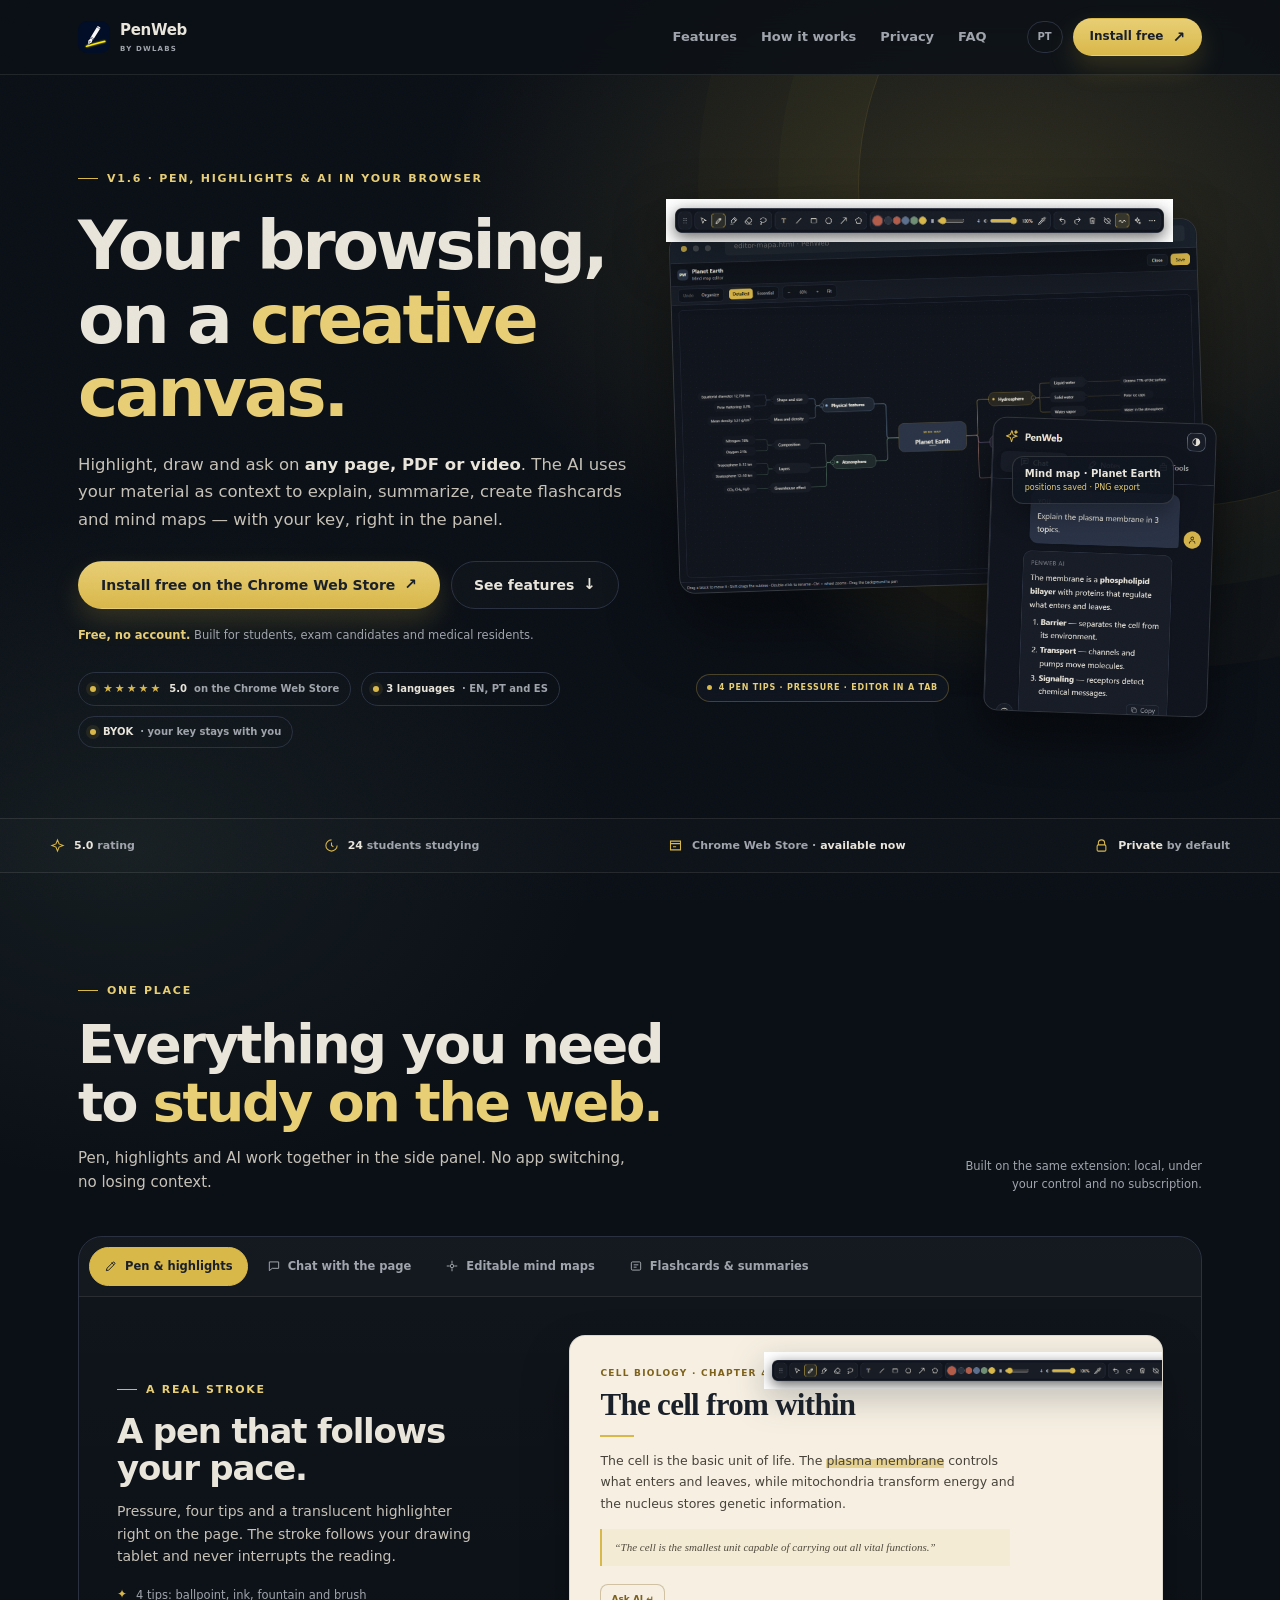
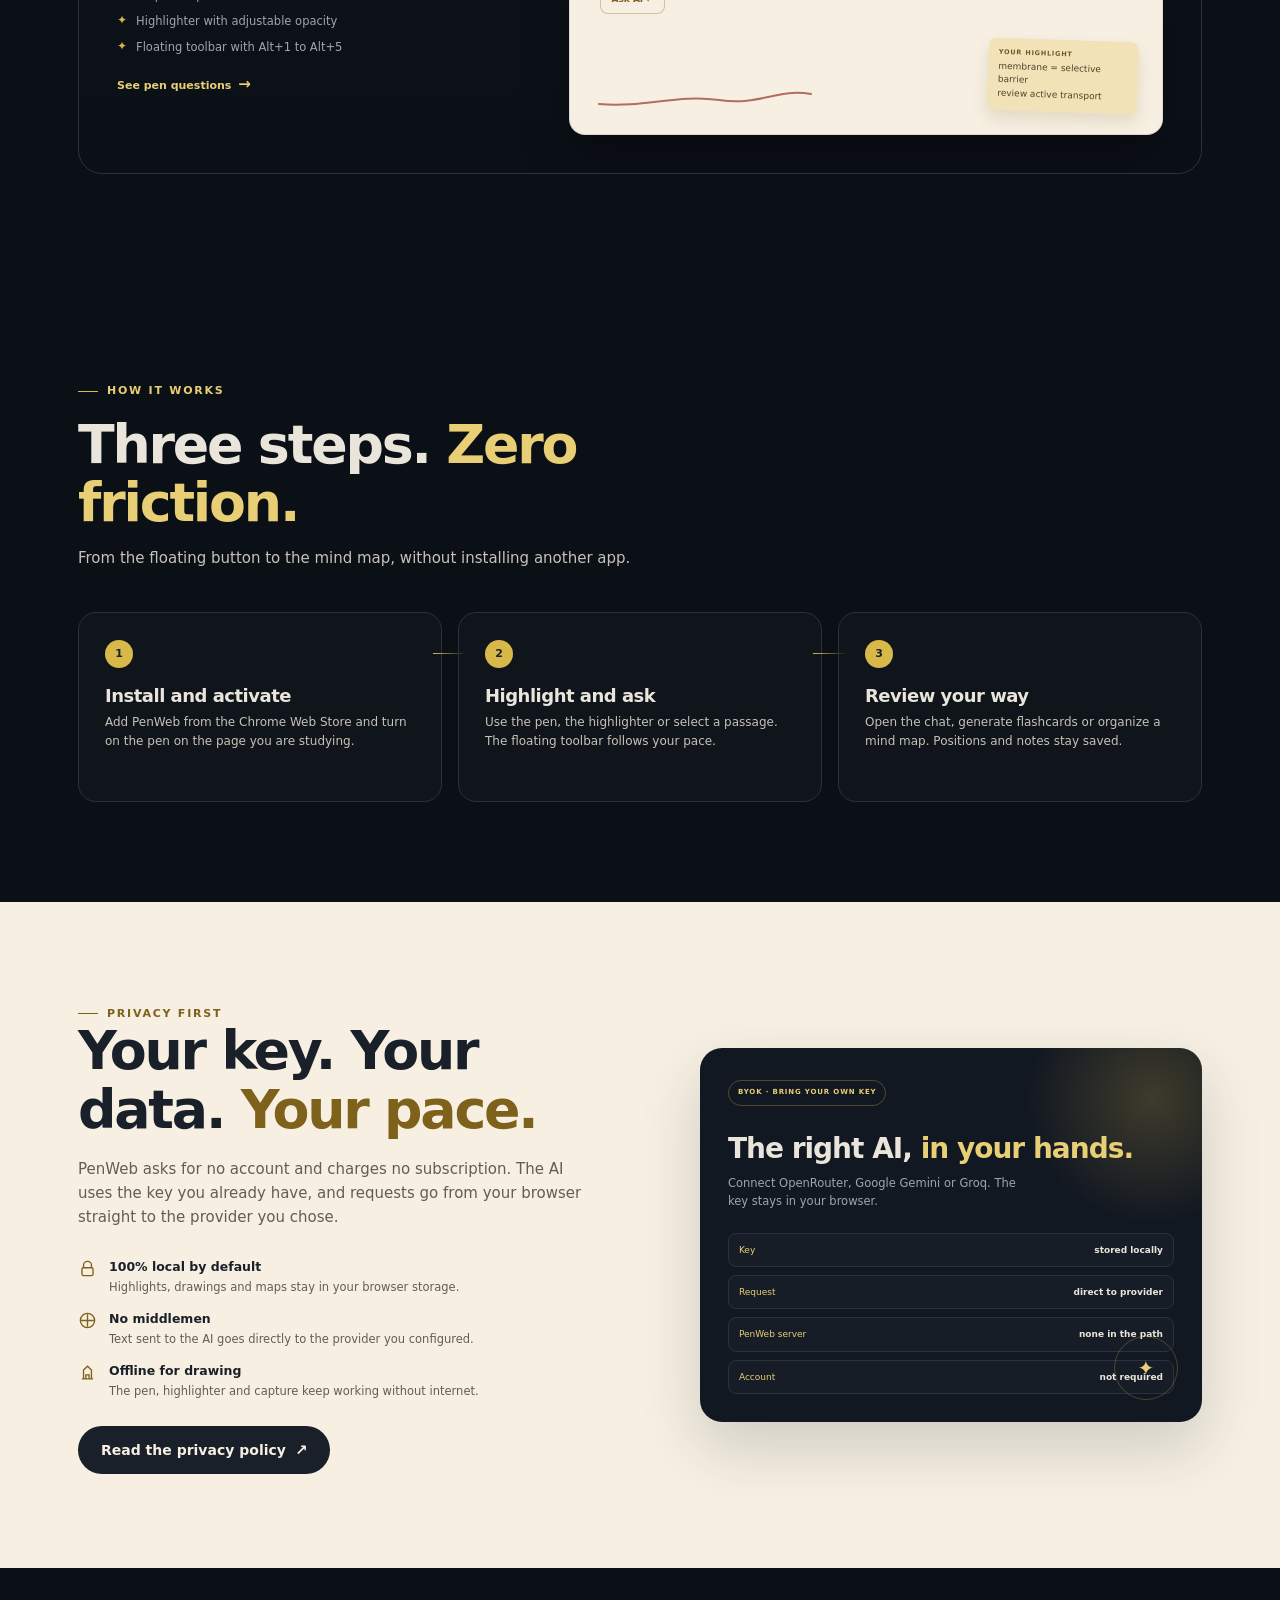
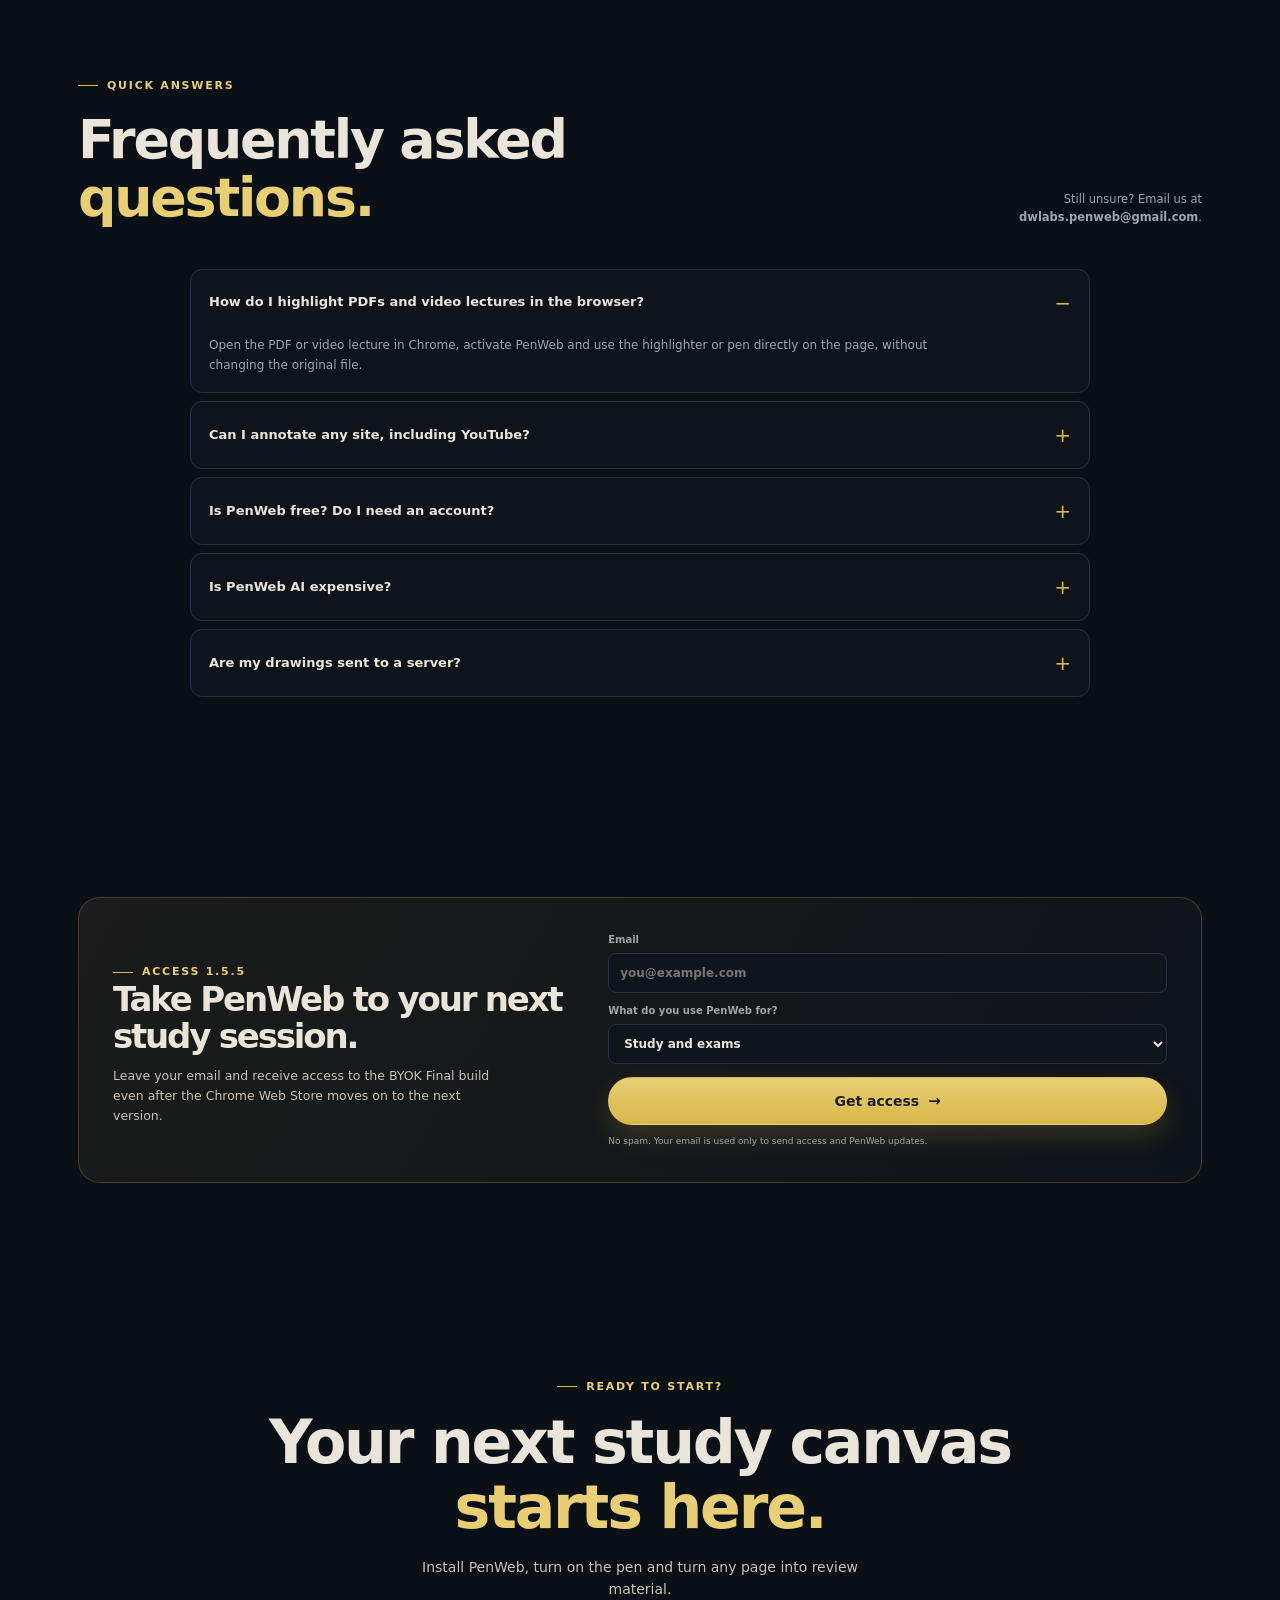
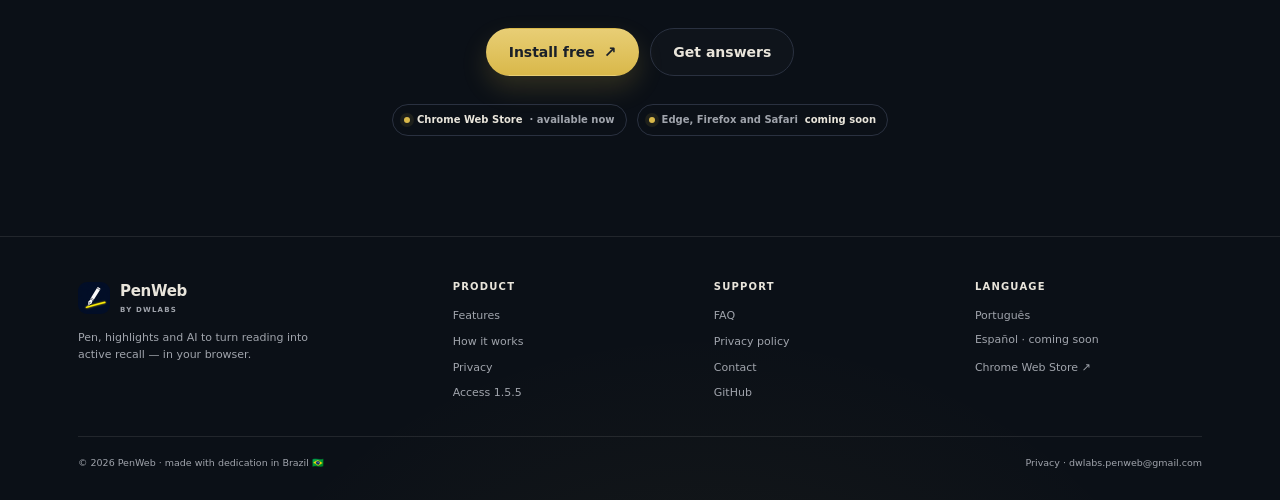
==== en/index.html @ f8b4b5f3 "Versionar CSS e favicon para evitar cache antigo após o deploy" ====
<!DOCTYPE html>
<html lang="en">
<head>
  <meta charset="UTF-8">
  <meta name="viewport" content="width=device-width, initial-scale=1.0">
  <title>PenWeb — Pen, highlights and AI to study on the web</title>
  <meta name="description" content="Free Chrome extension: highlight, draw and ask AI on any page, PDF or video. Summaries, flashcards and editable mind maps with your own key.">
  <link rel="canonical" href="https://thallyz.github.io/penweb/en/">
  <meta property="og:type" content="website">
  <meta property="og:title" content="PenWeb — Your browsing, on a creative canvas">
  <meta property="og:description" content="Highlight, draw and study on any page with your own AI key. Free on the Chrome Web Store.">
  <meta property="og:image" content="https://thallyz.github.io/penweb/img/en-editor.png">
  <meta property="og:url" content="https://thallyz.github.io/penweb/en/">
  <meta name="twitter:card" content="summary_large_image">
  <link rel="alternate" hreflang="pt-BR" href="https://thallyz.github.io/penweb/">
  <link rel="alternate" hreflang="en" href="https://thallyz.github.io/penweb/en/">
  <link rel="alternate" hreflang="x-default" href="https://thallyz.github.io/penweb/">
  <link rel="icon" type="image/png" href="../img/icon-128.png?v=20261030-2">
  <link rel="stylesheet" href="../css/style.css?v=20261030-2">
  <script type="application/ld+json">{"@context":"https://schema.org","@type":"SoftwareApplication","name":"PenWeb","applicationCategory":"EducationalApplication","operatingSystem":"Chrome / Chromium","offers":{"@type":"Offer","price":"0","priceCurrency":"USD"},"description":"Chrome extension to highlight, draw and annotate on any web page, with AI for explanations, summaries and mind maps.","inLanguage":"en","url":"https://thallyz.github.io/penweb/en/","downloadUrl":"https://chromewebstore.google.com/detail/penweb/mmbhcihaimenkcagobpnkopbhdcgpopd"}</script>
  <script type="application/ld+json">{"@context":"https://schema.org","@type":"FAQPage","inLanguage":"en","mainEntity":[{"@type":"Question","name":"How do I highlight PDFs and video lectures in the browser?","acceptedAnswer":{"@type":"Answer","text":"Open the PDF or video lecture in Chrome, activate PenWeb and use the highlighter or pen directly on the page, without changing the original file."}},{"@type":"Question","name":"Can I annotate any site, including YouTube?","acceptedAnswer":{"@type":"Answer","text":"Yes. PenWeb draws a layer over the current page: it works on articles, online handouts, course platforms and YouTube video lectures."}},{"@type":"Question","name":"Is PenWeb free? Do I need an account?","acceptedAnswer":{"@type":"Answer","text":"Yes, it is free and asks for no account, email or login. Install it from the Chrome Web Store and start using it."}},{"@type":"Question","name":"Is PenWeb AI expensive?","acceptedAnswer":{"@type":"Answer","text":"No. PenWeb uses your own API key (OpenRouter, Gemini or Groq). You pay the provider directly for what you use, with no PenWeb subscription."}},{"@type":"Question","name":"Are my drawings sent to a server?","acceptedAnswer":{"@type":"Answer","text":"No. Drawings, highlights and maps stay in your browser storage. When you run an AI action, only the necessary text is sent to the provider you configured."}}]}</script>
</head>
<body>

<header class="site-header">
  <div class="container header-inner">
    <a class="brand" href="./" aria-label="PenWeb — home">
      <img src="../img/icon-128.png" alt="">
      <div><b>PenWeb</b><span>by DWLabs</span></div>
    </a>
    <nav class="nav" aria-label="Main navigation">
      <a href="#features">Features</a>
      <a href="#how-it-works">How it works</a>
      <a href="#privacy">Privacy</a>
      <a href="#faq">FAQ</a>
    </nav>
    <div class="header-actions">
      <a class="lang" href="../" lang="pt-BR" hreflang="pt-BR" title="Mudar para português">PT</a>
      <a class="btn btn-gold header-cta" href="https://chromewebstore.google.com/detail/penweb/mmbhcihaimenkcagobpnkopbhdcgpopd" target="_blank" rel="noopener">Install free <span class="arrow">↗</span></a>
    </div>
  </div>
</header>

<main>
  <section class="hero">
    <div class="container hero-grid">
      <div class="hero-copy">
        <span class="eyebrow">v1.6 · pen, highlights &amp; AI in your browser</span>
        <h1>Your browsing, on a <em>creative canvas.</em></h1>
        <p class="hero-sub">Highlight, draw and ask on <b>any page, PDF or video</b>. The AI uses your material as context to explain, summarize, create flashcards and mind maps — with your key, right in the panel.</p>
        <div class="hero-actions">
          <a class="btn btn-gold" href="https://chromewebstore.google.com/detail/penweb/mmbhcihaimenkcagobpnkopbhdcgpopd" target="_blank" rel="noopener">Install free on the Chrome Web Store <span class="arrow">↗</span></a>
          <a class="btn btn-ghost" href="#features">See features <span class="arrow">↓</span></a>
        </div>
        <p class="hero-note"><b>Free, no account.</b> Built for students, exam candidates and medical residents.</p>
        <div class="proof-row">
          <span class="proof"><i></i><span class="stars">★★★★★</span> <b>5.0</b> on the Chrome Web Store</span>
          <span class="proof"><i></i><b>3 languages</b> · EN, PT and ES</span>
          <span class="proof"><i></i><b>BYOK</b> · your key stays with you</span>
        </div>
      </div>
      <div class="hero-stage" aria-label="Preview of the PenWeb mind map editor and side panel">
        <div class="hero-glow"></div>
        <img class="float-toolbar" src="../img/toolbar.png" alt="PenWeb floating pen toolbar">
        <div class="browser-window">
          <div class="browser-bar"><i></i><i></i><i></i><span>editor-mapa.html · PenWeb</span></div>
          <img src="../img/en-editor.png" alt="PenWeb mind map editor">
        </div>
        <div class="sidepanel-card"><img src="../img/en-chat.png" alt="PenWeb side panel with chat"></div>
        <div class="hero-tag"><i></i>4 pen tips · pressure · editor in a tab</div>
        <div class="hero-badge"><b>Mind map · Planet Earth</b><span>positions saved · PNG export</span></div>
      </div>
    </div>
  </section>

  <div class="trust">
    <div class="container trust-inner">
      <div class="trust-item"><svg viewBox="0 0 24 24" fill="none" stroke="currentColor" stroke-width="1.7"><path d="M12 3l2.5 6.5L21 12l-6.5 2.5L12 21l-2.5-6.5L3 12l6.5-2.5L12 3Z"/></svg><span><b>5.0</b> rating</span></div>
      <div class="trust-item"><svg viewBox="0 0 24 24" fill="none" stroke="currentColor" stroke-width="1.7"><path d="M12 3a9 9 0 1 0 9 9"/><path d="M12 7v5l3 2"/></svg><span><b>24</b> students studying</span></div>
      <div class="trust-item"><svg viewBox="0 0 24 24" fill="none" stroke="currentColor" stroke-width="1.7"><path d="M4 5h16v14H4z"/><path d="M4 9h16M8 14h5"/></svg><span>Chrome Web Store · <b>available now</b></span></div>
      <div class="trust-item"><svg viewBox="0 0 24 24" fill="none" stroke="currentColor" stroke-width="1.7"><path d="M7 11V8a5 5 0 0 1 10 0v3"/><rect x="5" y="11" width="14" height="10" rx="2"/></svg><span><b>Private</b> by default</span></div>
    </div>
  </div>

  <section class="section" id="features">
    <div class="container">
      <div class="section-head">
        <div class="section-head-copy">
          <span class="eyebrow">One place</span>
          <h2>Everything you need to <span class="gold">study on the web.</span></h2>
          <p>Pen, highlights and AI work together in the side panel. No app switching, no losing context.</p>
        </div>
        <p class="side-note">Built on the same extension: local, under your control and no subscription.</p>
      </div>

      <div class="feature-shell">
        <div class="feature-tabs" role="tablist" aria-label="PenWeb features">
          <button class="feature-tab" role="tab" aria-selected="true" aria-controls="panel-pen" id="tab-pen" data-tab="pen"><svg viewBox="0 0 24 24" fill="none" stroke="currentColor" stroke-width="1.7"><path d="M4 20l4-1 10-10a2 2 0 0 0-3-3L5 16l-1 4Z"/><path d="m13 6 4 4"/></svg> Pen &amp; highlights</button>
          <button class="feature-tab" role="tab" aria-selected="false" aria-controls="panel-chat" id="tab-chat" data-tab="chat"><svg viewBox="0 0 24 24" fill="none" stroke="currentColor" stroke-width="1.7"><path d="M4 5h16v11H9l-5 4V5Z"/></svg> Chat with the page</button>
          <button class="feature-tab" role="tab" aria-selected="false" aria-controls="panel-map" id="tab-map" data-tab="map"><svg viewBox="0 0 24 24" fill="none" stroke="currentColor" stroke-width="1.7"><path d="M12 3v5m0 8v5M3 12h5m8 0h5"/><circle cx="12" cy="12" r="3"/></svg> Editable mind maps</button>
          <button class="feature-tab" role="tab" aria-selected="false" aria-controls="panel-flash" id="tab-flash" data-tab="flash"><svg viewBox="0 0 24 24" fill="none" stroke="currentColor" stroke-width="1.7"><rect x="4" y="5" width="16" height="14" rx="2"/><path d="M8 10h8M8 14h5"/></svg> Flashcards &amp; summaries</button>
        </div>

        <div class="feature-panel active" id="panel-pen" role="tabpanel" aria-labelledby="tab-pen">
          <div class="feature-copy">
            <span class="eyebrow">A real stroke</span>
            <h3>A pen that follows your pace.</h3>
            <p>Pressure, four tips and a translucent highlighter right on the page. The stroke follows your drawing tablet and never interrupts the reading.</p>
            <ul>
              <li>4 tips: ballpoint, ink, fountain and brush</li>
              <li>Highlighter with adjustable opacity</li>
              <li>Floating toolbar with Alt+1 to Alt+5</li>
            </ul>
            <a class="mini-link" href="#faq">See pen questions <span class="arrow">→</span></a>
          </div>
          <div class="feature-visual">
            <div class="page-mock">
              <img class="toolbar-shot" src="../img/toolbar.png" alt="PenWeb floating toolbar">
              <div class="kicker">Cell biology · chapter 4</div>
              <h4>The cell from within</h4>
              <div class="rule"></div>
              <p>The cell is the basic unit of life. The <mark>plasma membrane</mark> controls what enters and leaves, while mitochondria transform energy and the nucleus stores genetic information.</p>
              <div class="quote">“The cell is the smallest unit capable of carrying out all vital functions.”</div>
              <span class="ask">Ask AI ↵</span>
              <div class="pen-note"><b>Your highlight</b>membrane = selective barrier<br>review active transport</div>
              <svg class="pen-stroke" viewBox="0 0 220 50"><path d="M4 38 C 50 42, 82 28, 124 34 S 182 22, 216 28"/></svg>
            </div>
          </div>
        </div>

        <div class="feature-panel" id="panel-chat" role="tabpanel" aria-labelledby="tab-chat" hidden>
          <div class="feature-copy">
            <span class="eyebrow">Page context</span>
            <h3>Ask without leaving what you're reading.</h3>
            <p>The chat receives the page text and your highlights as context. Ask for an explanation, a summary or a comparison — the answer stays next to the material.</p>
            <ul>
              <li>Explanations with the reading context</li>
              <li>Summary and flashcards from the page</li>
              <li>OpenRouter, Gemini and Groq with your own key</li>
            </ul>
            <a class="mini-link" href="#privacy">How the AI works <span class="arrow">→</span></a>
          </div>
          <div class="feature-visual">
            <div class="ui-frame"><img src="../img/en-chat.png" alt="PenWeb chat with the page"><div class="ui-caption"><b>Chat with the page</b><span>context from your highlights</span></div></div>
          </div>
        </div>

        <div class="feature-panel" id="panel-map" role="tabpanel" aria-labelledby="tab-map" hidden>
          <div class="feature-copy">
            <span class="eyebrow">Editor in a tab</span>
            <h3>Mind maps you can truly edit.</h3>
            <p>Open the map in a tab, drag the blocks, hold Shift to move a subtree and use Ctrl + wheel to zoom. The layout is yours — and positions are saved.</p>
            <ul>
              <li>Drag, reorganize and rename nodes</li>
              <li>Zoom at the pointer</li>
              <li>PNG export in one click</li>
            </ul>
            <a class="mini-link" href="https://chromewebstore.google.com/detail/penweb/mmbhcihaimenkcagobpnkopbhdcgpopd" target="_blank" rel="noopener">Install free and open the editor <span class="arrow">↗</span></a>
          </div>
          <div class="feature-visual">
            <div class="ui-frame"><img src="../img/en-editor.png" alt="PenWeb mind map editor"><div class="ui-caption"><b>Mind map · Planet Earth</b><span>positions saved · PNG</span></div></div>
          </div>
        </div>

        <div class="feature-panel" id="panel-flash" role="tabpanel" aria-labelledby="tab-flash" hidden>
          <div class="feature-copy">
            <span class="eyebrow">Active recall</span>
            <h3>From highlight to question, without building from scratch.</h3>
            <p>Turn your material into flashcards and summaries. The AI writes the questions; you decide when to flip a card and what to review again.</p>
            <ul>
              <li>Front and back flashcards</li>
              <li>Summary with the main idea and bullets</li>
              <li>All in the same study panel</li>
            </ul>
            <a class="mini-link" href="#faq">Review tips <span class="arrow">→</span></a>
          </div>
          <div class="feature-visual">
            <div class="ui-frame"><img src="../img/en-flashcards.png" alt="PenWeb flashcards"><div class="ui-caption"><b>Flashcards</b><span>3 cards · active recall</span></div></div>
          </div>
        </div>
      </div>
    </div>
  </section>

  <section class="section" id="how-it-works">
    <div class="container">
      <div class="section-head">
        <div class="section-head-copy">
          <span class="eyebrow">How it works</span>
          <h2>Three steps. <span class="gold">Zero friction.</span></h2>
          <p>From the floating button to the mind map, without installing another app.</p>
        </div>
      </div>
      <div class="workflow-grid">
        <article class="workflow-card"><span class="workflow-num">1</span><h3>Install and activate</h3><p>Add PenWeb from the Chrome Web Store and turn on the pen on the page you are studying.</p><span class="workflow-line"></span></article>
        <article class="workflow-card"><span class="workflow-num">2</span><h3>Highlight and ask</h3><p>Use the pen, the highlighter or select a passage. The floating toolbar follows your pace.</p><span class="workflow-line"></span></article>
        <article class="workflow-card"><span class="workflow-num">3</span><h3>Review your way</h3><p>Open the chat, generate flashcards or organize a mind map. Positions and notes stay saved.</p></article>
      </div>
    </div>
  </section>

  <section class="privacy-band" id="privacy">
    <div class="container privacy-grid">
      <div class="privacy-copy">
        <span class="eyebrow">Privacy first</span>
        <h2>Your key. Your data. <span class="gold" style="color:#7e611a">Your pace.</span></h2>
        <p>PenWeb asks for no account and charges no subscription. The AI uses the key you already have, and requests go from your browser straight to the provider you chose.</p>
        <div class="privacy-points">
          <div class="privacy-point"><svg viewBox="0 0 24 24" fill="none" stroke="currentColor" stroke-width="1.7"><path d="M7 11V8a5 5 0 0 1 10 0v3"/><rect x="5" y="11" width="14" height="10" rx="2"/></svg><div><b>100% local by default</b><span>Highlights, drawings and maps stay in your browser storage.</span></div></div>
          <div class="privacy-point"><svg viewBox="0 0 24 24" fill="none" stroke="currentColor" stroke-width="1.7"><path d="M4 12h16M12 4v16"/><circle cx="12" cy="12" r="9"/></svg><div><b>No middlemen</b><span>Text sent to the AI goes directly to the provider you configured.</span></div></div>
          <div class="privacy-point"><svg viewBox="0 0 24 24" fill="none" stroke="currentColor" stroke-width="1.7"><path d="M5 20h14M7 20V9l5-5 5 5v11"/><path d="M10 20v-5h4v5"/></svg><div><b>Offline for drawing</b><span>The pen, highlighter and capture keep working without internet.</span></div></div>
        </div>
        <a class="btn btn-dark" href="privacy.html">Read the privacy policy <span class="arrow">↗</span></a>
      </div>
      <div class="key-card">
        <span class="key-badge">BYOK · Bring your own key</span>
        <h3>The right AI, <em>in your hands.</em></h3>
        <p>Connect OpenRouter, Google Gemini or Groq. The key stays in your browser.</p>
        <div class="key-lines">
          <div class="key-line"><span>Key</span><b>stored locally</b></div>
          <div class="key-line"><span>Request</span><b>direct to provider</b></div>
          <div class="key-line"><span>PenWeb server</span><b>none in the path</b></div>
          <div class="key-line"><span>Account</span><b>not required</b></div>
        </div>
        <div class="key-orb">✦</div>
      </div>
    </div>
  </section>

  <section class="section" id="faq">
    <div class="container">
      <div class="section-head">
        <div class="section-head-copy">
          <span class="eyebrow">Quick answers</span>
          <h2>Frequently asked <span class="gold">questions.</span></h2>
        </div>
        <p class="side-note">Still unsure? Email us at <b>dwlabs.penweb@gmail.com</b>.</p>
      </div>
      <div class="faq-list">
        <details open><summary>How do I highlight PDFs and video lectures in the browser?</summary><p>Open the PDF or video lecture in Chrome, activate PenWeb and use the highlighter or pen directly on the page, without changing the original file.</p></details>
        <details><summary>Can I annotate any site, including YouTube?</summary><p>Yes. PenWeb draws a layer over the current page: it works on articles, online handouts, course platforms and YouTube video lectures.</p></details>
        <details><summary>Is PenWeb free? Do I need an account?</summary><p>Yes, it is free and asks for no account, email or login. Install it from the Chrome Web Store and start using it.</p></details>
        <details><summary>Is PenWeb AI expensive?</summary><p>No. PenWeb uses your own API key (OpenRouter, Gemini or Groq). You pay the provider directly for what you use, with no PenWeb subscription.</p></details>
        <details><summary>Are my drawings sent to a server?</summary><p>No. Drawings, highlights and maps stay in your browser storage. When you run an AI action, only the necessary text is sent to the provider you configured.</p></details>
      </div>
    </div>
  </section>

  <section class="section" id="access">
    <div class="container">
      <div class="access-card">
        <div class="access-copy">
          <span class="eyebrow">Access 1.5.5</span>
          <h2>Take PenWeb to your next study session.</h2>
          <p>Leave your email and receive access to the BYOK Final build even after the Chrome Web Store moves on to the next version.</p>
        </div>
        <form class="access-form" action="https://formsubmit.co/dwlabs.penweb@gmail.com" method="POST">
          <input type="hidden" name="_subject" value="PenWeb 1.5.5 — access request">
          <input type="hidden" name="_template" value="table">
          <input type="hidden" name="_captcha" value="false">
          <input type="hidden" name="_next" value="https://thallyz.github.io/penweb/en/thanks.html">
          <input type="text" name="_honey" class="honey" tabindex="-1" autocomplete="off" aria-hidden="true">
          <label>Email <input type="email" name="email" required placeholder="you@example.com" autocomplete="email"></label>
          <label>What do you use PenWeb for?
            <select name="uso">
              <option>Study and exams</option>
              <option>Work and meetings</option>
              <option>Teaching</option>
              <option>Other</option>
            </select>
          </label>
          <button class="btn btn-gold" type="submit">Get access <span class="arrow">→</span></button>
          <span class="access-note">No spam. Your email is used only to send access and PenWeb updates.</span>
        </form>
      </div>
    </div>
  </section>

  <section class="final">
    <div class="container">
      <span class="eyebrow">Ready to start?</span>
      <h2>Your next study canvas <span class="gold">starts here.</span></h2>
      <p>Install PenWeb, turn on the pen and turn any page into review material.</p>
      <div class="hero-actions">
        <a class="btn btn-gold" href="https://chromewebstore.google.com/detail/penweb/mmbhcihaimenkcagobpnkopbhdcgpopd" target="_blank" rel="noopener">Install free <span class="arrow">↗</span></a>
        <a class="btn btn-ghost" href="#faq">Get answers</a>
      </div>
      <div class="proof-row">
        <span class="proof"><i></i><b>Chrome Web Store</b> · available now</span>
        <span class="proof"><i></i>Edge, Firefox and Safari <b>coming soon</b></span>
      </div>
    </div>
  </section>
</main>

<footer class="site-footer">
  <div class="container">
    <div class="footer-grid">
      <div class="footer-brand">
        <a class="brand" href="./" aria-label="PenWeb — home"><img src="../img/icon-128.png" alt=""><div><b>PenWeb</b><span>by DWLabs</span></div></a>
        <p>Pen, highlights and AI to turn reading into active recall — in your browser.</p>
      </div>
      <div class="footer-col"><h4>Product</h4><a href="#features">Features</a><a href="#how-it-works">How it works</a><a href="#privacy">Privacy</a><a href="#access">Access 1.5.5</a></div>
      <div class="footer-col"><h4>Support</h4><a href="#faq">FAQ</a><a href="privacy.html">Privacy policy</a><a href="mailto:dwlabs.penweb@gmail.com">Contact</a><a href="https://github.com/Thallyz" target="_blank" rel="noopener">GitHub</a></div>
      <div class="footer-col"><h4>Language</h4><a href="../" lang="pt-BR" hreflang="pt-BR">Português</a><span class="footer-muted">Español · coming soon</span><a href="https://chromewebstore.google.com/detail/penweb/mmbhcihaimenkcagobpnkopbhdcgpopd" target="_blank" rel="noopener">Chrome Web Store ↗</a></div>
    </div>
    <div class="footer-bottom"><span>© 2026 PenWeb · made with dedication in Brazil 🇧🇷</span><span><a href="privacy.html">Privacy</a> · <a href="mailto:dwlabs.penweb@gmail.com">dwlabs.penweb@gmail.com</a></span></div>
  </div>
</footer>

<script>
  (() => {
    const tabs = [...document.querySelectorAll('.feature-tab')];
    const panels = [...document.querySelectorAll('.feature-panel')];
    const select = id => {
      tabs.forEach(t => t.setAttribute('aria-selected', String(t.dataset.tab === id)));
      panels.forEach(p => { const active = p.id === 'panel-' + id; p.classList.toggle('active', active); p.hidden = !active; });
    };
    tabs.forEach(t => t.addEventListener('click', () => select(t.dataset.tab)));
    select('pen');
  })();
</script>
</body>
</html>
---- css/style.css ----
:root {
    --bg:#0b1017; --bg-2:#10151d; --surface:#151b24; --surface-2:#1a222d;
    --line:#2a3140; --line-soft:rgba(233,229,219,.10);
    --text:#e9e5db; --muted:#a0a4ac; --soft:#c7c2b7;
    --gold:#d9b84a; --gold-strong:#e8ce75; --gold-deep:#7e611a;
    --paper:#f6efe2; --paper-2:#efe6d5; --ink:#1a2029; --ink-muted:#625e55;
    --radius:18px; --max:1180px;
  }
  * { box-sizing:border-box; margin:0; padding:0; }
  html { scroll-behavior:smooth; }
  section[id] { scroll-margin-top:84px; }
  @media (max-width:620px) { section[id] { scroll-margin-top:76px; } }
  body {
    font-family:system-ui,-apple-system,"Segoe UI",Roboto,Arial,sans-serif;
    background:var(--bg); color:var(--text); line-height:1.6;
    -webkit-font-smoothing:antialiased;
    background-image:
      radial-gradient(900px 620px at 78% 4%, rgba(217,184,74,.18), transparent 62%),
      radial-gradient(760px 540px at 10% 16%, rgba(111,143,117,.10), transparent 62%),
      radial-gradient(760px 640px at 55% 105%, rgba(217,184,74,.07), transparent 68%);
  }
  body::after {
    content:""; position:fixed; inset:0; pointer-events:none; opacity:.045; z-index:20;
    background-image:url("data:image/svg+xml,%3Csvg xmlns='http://www.w3.org/2000/svg' width='80' height='80'%3E%3Cfilter id='n'%3E%3CfeTurbulence type='fractalNoise' baseFrequency='.8' numOctaves='2' stitchTiles='stitch'/%3E%3C/filter%3E%3Crect width='100%25' height='100%25' filter='url(%23n)' opacity='.4'/%3E%3C/svg%3E");
  }
  a { color:inherit; text-decoration:none; }
  img { max-width:100%; display:block; }
  button, input, select, textarea { font:inherit; }
  .container { width:100%; max-width:var(--max); margin:0 auto; padding:0 28px; }
  .eyebrow { display:inline-flex; align-items:center; gap:9px; color:var(--gold-strong); font-size:11px; font-weight:750; letter-spacing:.16em; text-transform:uppercase; }
  .eyebrow::before { content:""; width:20px; height:1px; background:var(--gold); }
  h1, h2, h3 { line-height:1.08; letter-spacing:-2.2px; font-weight:800; }
  h2 { font-size:clamp(36px,4.2vw,56px); }
  p { color:var(--soft); }
  .gold { color:var(--gold-strong); }
  .btn { display:inline-flex; align-items:center; justify-content:center; gap:9px; min-height:48px; padding:0 22px; border-radius:999px; font-weight:750; font-size:14px; border:1px solid transparent; cursor:pointer; transition:transform .16s ease, background .16s ease, border-color .16s ease; }
  .btn:hover { transform:translateY(-2px); }
  .btn-gold { background:linear-gradient(180deg,var(--gold-strong),var(--gold)); color:var(--ink); box-shadow:0 12px 26px rgba(217,184,74,.18); }
  .btn-ghost { border-color:var(--line); color:var(--text); background:rgba(255,255,255,.015); }
  .btn-ghost:hover { border-color:var(--gold); color:var(--gold-strong); }
  .btn-dark { background:var(--ink); color:var(--paper); }
  .arrow { font-size:15px; line-height:1; }

  /* header */
  .site-header { position:sticky; top:0; z-index:30; background:rgba(11,16,23,.82); border-bottom:1px solid var(--line-soft); backdrop-filter:blur(16px); }
  .header-inner { height:74px; display:flex; align-items:center; gap:28px; }
  .brand { display:flex; align-items:center; gap:10px; min-width:150px; }
  .brand img { width:32px; height:32px; border-radius:9px; }
  .brand b { display:block; font-size:15px; letter-spacing:-.3px; }
  .brand span { display:block; margin-top:2px; color:var(--muted); font-size:7px; font-weight:750; letter-spacing:.17em; text-transform:uppercase; }
  .nav { display:flex; align-items:center; gap:24px; margin-left:auto; }
  .nav a { color:var(--muted); font-size:13px; font-weight:650; transition:color .15s ease; }
  .nav a:hover { color:var(--text); }
  .header-actions { display:flex; align-items:center; gap:10px; margin-left:12px; }
  .lang { display:inline-flex; align-items:center; justify-content:center; width:36px; height:32px; border:1px solid var(--line); border-radius:999px; color:var(--muted); font-size:10px; font-weight:750; }
  .header-cta { min-height:38px; padding:0 16px; font-size:12px; }

  /* hero */
  .hero { padding:86px 0 70px; position:relative; overflow:hidden; }
  .hero::before { content:""; position:absolute; width:640px; height:640px; right:-220px; top:-210px; border-radius:50%; border:1px solid rgba(217,184,74,.13); box-shadow:0 0 0 80px rgba(217,184,74,.025), 0 0 0 160px rgba(217,184,74,.018); pointer-events:none; }
  .hero-grid { display:grid; grid-template-columns:1.02fr .98fr; gap:46px; align-items:center; }
  .hero-copy { position:relative; z-index:2; }
  .hero h1 { margin-top:22px; max-width:640px; font-size:clamp(46px,5.3vw,76px); letter-spacing:-3.2px; }
  .hero h1 em { font-style:normal; color:var(--gold-strong); }
  .hero-sub { max-width:560px; margin-top:22px; font-size:16.5px; line-height:1.65; }
  .hero-sub b { color:var(--text); font-weight:700; }
  .hero-actions { display:flex; flex-wrap:wrap; gap:11px; margin-top:28px; }
  .hero-note { margin-top:17px; color:var(--muted); font-size:11.5px; }
  .hero-note b { color:var(--gold-strong); }
  .proof-row { display:flex; flex-wrap:wrap; gap:10px; margin-top:28px; }
  .proof { display:inline-flex; align-items:center; gap:7px; padding:7px 11px; border:1px solid var(--line); border-radius:999px; color:var(--muted); font-size:10px; font-weight:650; }
  .proof i { width:6px; height:6px; border-radius:50%; background:var(--gold); box-shadow:0 0 0 4px rgba(217,184,74,.09); }
  .proof b { color:var(--text); }

  .hero-stage { position:relative; min-height:520px; z-index:2; }
  .hero-glow { position:absolute; inset:8% 0 4% 12%; border-radius:50%; background:radial-gradient(circle, rgba(217,184,74,.23), rgba(217,184,74,0) 66%); filter:blur(18px); pointer-events:none; }
  .browser-window { position:absolute; right:0; top:32px; width:560px; max-width:100%; border:1px solid rgba(233,229,219,.16); border-radius:16px; background:#121822; box-shadow:0 34px 70px rgba(0,0,0,.42); overflow:hidden; transform:rotate(-1.8deg); }
  .browser-bar { height:29px; display:flex; align-items:center; gap:6px; padding:0 11px; background:#1a222d; border-bottom:1px solid rgba(233,229,219,.08); }
  .browser-bar i { width:6px; height:6px; border-radius:50%; background:rgba(233,229,219,.22); }
  .browser-bar i:first-child { background:var(--gold); opacity:.9; }
  .browser-bar span { margin-left:8px; flex:1; height:16px; display:flex; align-items:center; padding:0 9px; border-radius:4px; background:rgba(255,255,255,.045); color:rgba(233,229,219,.45); font-size:7px; }
  .browser-window img { width:100%; height:auto; }
  .float-toolbar { position:absolute; left:-8px; top:5px; width:548px; max-width:96%; z-index:5; filter:drop-shadow(0 16px 26px rgba(0,0,0,.4)); }
  .sidepanel-card { position:absolute; right:-10px; bottom:0; width:224px; height:294px; border-radius:14px; overflow:hidden; border:1px solid rgba(233,229,219,.15); background:#101620; box-shadow:0 26px 46px rgba(0,0,0,.45); transform:rotate(2deg); z-index:4; }
  .sidepanel-card img { width:100%; height:100%; object-fit:cover; object-position:top center; opacity:.98; }
  .hero-tag { position:absolute; left:22px; bottom:12px; z-index:6; display:inline-flex; align-items:center; gap:7px; padding:7px 10px; border-radius:999px; background:rgba(16,22,32,.9); border:1px solid rgba(217,184,74,.28); color:var(--gold-strong); font-size:8px; font-weight:750; letter-spacing:.1em; text-transform:uppercase; backdrop-filter:blur(8px); }
  .hero-tag i { width:5px; height:5px; border-radius:50%; background:var(--gold); }
  .hero-badge { position:absolute; right:28px; top:262px; z-index:6; padding:10px 12px; border:1px solid rgba(233,229,219,.14); border-radius:11px; background:rgba(16,22,32,.9); color:var(--muted); font-size:8px; line-height:1.45; box-shadow:0 12px 24px rgba(0,0,0,.3); }
  .hero-badge b { display:block; color:var(--text); font-size:10px; }
  .hero-badge span { color:var(--gold-strong); }

  /* trust */
  .trust { border-top:1px solid var(--line-soft); border-bottom:1px solid var(--line-soft); background:rgba(255,255,255,.012); }
  .trust-inner { display:flex; flex-wrap:wrap; align-items:center; justify-content:space-between; gap:16px; padding:18px 0; }
  .trust-item { display:flex; align-items:center; gap:9px; color:var(--muted); font-size:11px; font-weight:650; }
  .trust-item svg { width:15px; height:15px; color:var(--gold); }
  .trust-item b { color:var(--text); }
  .stars { color:var(--gold); letter-spacing:2px; font-size:11px; }

  /* section headings */
  .section { padding:100px 0; }
  .section-head { display:flex; align-items:flex-end; justify-content:space-between; gap:28px; margin-bottom:42px; }
  .section-head-copy { max-width:650px; }
  .section-head h2 { margin-top:16px; }
  .section-head p { margin-top:14px; max-width:560px; font-size:15px; }
  .section-head .side-note { max-width:250px; color:var(--muted); font-size:11.5px; line-height:1.6; text-align:right; }

  /* feature tabs */
  .feature-shell { border:1px solid var(--line); border-radius:24px; background:linear-gradient(180deg,rgba(255,255,255,.025),rgba(255,255,255,0)); overflow:hidden; }
  .feature-tabs { display:flex; flex-wrap:wrap; gap:4px; padding:10px; border-bottom:1px solid var(--line-soft); background:rgba(255,255,255,.014); }
  .feature-tab { display:inline-flex; align-items:center; gap:7px; min-height:39px; padding:0 14px; border:1px solid transparent; border-radius:999px; background:transparent; color:var(--muted); font-size:11.5px; font-weight:700; cursor:pointer; transition:all .16s ease; }
  .feature-tab svg { width:14px; height:14px; }
  .feature-tab:hover { color:var(--text); background:rgba(255,255,255,.035); }
  .feature-tab[aria-selected="true"] { color:var(--ink); background:var(--gold); border-color:var(--gold); }
  .feature-panel { display:none; grid-template-columns:.82fr 1.18fr; gap:40px; align-items:center; padding:38px; min-height:460px; }
  .feature-panel.active { display:grid; animation:fade .28s ease; }
  @keyframes fade { from { opacity:0; transform:translateY(5px); } to { opacity:1; transform:none; } }
  .feature-copy h3 { font-size:34px; letter-spacing:-1.2px; margin-top:14px; }
  .feature-copy p { font-size:14px; margin-top:14px; max-width:360px; }
  .feature-copy ul { list-style:none; display:grid; gap:9px; margin-top:20px; }
  .feature-copy li { display:flex; gap:9px; color:var(--muted); font-size:11.5px; line-height:1.45; }
  .feature-copy li::before { content:"✦"; color:var(--gold); font-size:12px; line-height:1.2; }
  .feature-copy .mini-link { display:inline-flex; gap:7px; margin-top:22px; color:var(--gold-strong); font-size:11px; font-weight:750; }
  .feature-visual { position:relative; min-width:0; }
  .ui-frame { overflow:hidden; border:1px solid rgba(233,229,219,.13); border-radius:16px; background:#101620; box-shadow:0 24px 48px rgba(0,0,0,.32); }
  .ui-frame img { width:100%; height:400px; object-fit:cover; object-position:top center; }
  .ui-caption { display:flex; justify-content:space-between; gap:12px; padding:11px 14px; border-top:1px solid var(--line-soft); color:var(--muted); font-size:9px; background:#121822; }
  .ui-caption b { color:var(--text); }
  .ui-caption span { color:var(--gold-strong); }
  .page-mock { min-height:400px; padding:30px; background:var(--paper); color:var(--ink); border-radius:16px; border:1px solid rgba(39,48,61,.12); box-shadow:0 24px 48px rgba(0,0,0,.28); position:relative; overflow:hidden; }
  .page-mock .kicker { color:var(--gold-deep); font-size:9px; font-weight:800; letter-spacing:.14em; text-transform:uppercase; }
  .page-mock h4 { margin-top:8px; font:700 31px/1.1 Georgia,"Times New Roman",serif; letter-spacing:-.7px; color:var(--ink); }
  .page-mock .rule { width:34px; height:2px; margin:13px 0; background:var(--gold); }
  .page-mock p { color:#47433a; font-size:12.5px; line-height:1.7; max-width:420px; }
  .page-mock mark { background:linear-gradient(transparent 38%, rgba(217,184,74,.55) 38%); color:inherit; }
  .page-mock .quote { margin-top:15px; padding:10px 12px; border-left:2px solid var(--gold); background:rgba(217,184,74,.09); color:#514b3f; font:italic 11px/1.55 Georgia,"Times New Roman",serif; max-width:410px; }
  .page-mock .ask { display:inline-flex; margin-top:18px; padding:7px 10px; border:1px solid rgba(126,97,26,.32); border-radius:8px; color:var(--gold-deep); font-size:9px; font-weight:750; background:var(--paper); }
  .page-mock .toolbar-shot { position:absolute; right:-52px; top:16px; width:450px; height:auto; filter:drop-shadow(0 10px 16px rgba(39,48,61,.25)); }
  .page-mock .pen-note { position:absolute; right:24px; bottom:22px; width:150px; padding:10px; border-radius:8px; background:#f1e2b8; color:#514528; font-size:9px; line-height:1.45; transform:rotate(2deg); box-shadow:0 8px 15px rgba(126,97,26,.15); }
  .page-mock .pen-note b { display:block; color:#715a24; font-size:6.5px; letter-spacing:.12em; text-transform:uppercase; margin-bottom:3px; }
  .page-mock .pen-stroke { position:absolute; left:25px; bottom:18px; width:220px; height:50px; opacity:.8; }
  .page-mock .pen-stroke path { fill:none; stroke:#a24d3d; stroke-width:2; stroke-linecap:round; }

  /* workflow */
  .workflow-grid { display:grid; grid-template-columns:repeat(3,1fr); gap:16px; }
  .workflow-card { position:relative; padding:26px; border:1px solid var(--line); border-radius:var(--radius); background:rgba(255,255,255,.018); min-height:190px; }
  .workflow-num { display:inline-flex; align-items:center; justify-content:center; width:28px; height:28px; border-radius:50%; background:var(--gold); color:var(--ink); font-size:11px; font-weight:800; }
  .workflow-card h3 { margin-top:18px; font-size:18px; letter-spacing:-.5px; }
  .workflow-card p { margin-top:8px; font-size:12px; line-height:1.55; }
  .workflow-line { position:absolute; top:40px; left:calc(100% - 8px); width:34px; height:1px; background:linear-gradient(90deg,var(--gold),transparent); }
  .workflow-card:last-child .workflow-line { display:none; }

  /* privacy band */
  .privacy-band { background:var(--paper); color:var(--ink); padding:94px 0; }
  .privacy-band .eyebrow { color:var(--gold-deep); }
  .privacy-band .eyebrow::before { background:var(--gold-deep); }
  .privacy-grid { display:grid; grid-template-columns:1fr .9fr; gap:64px; align-items:center; }
  .privacy-copy h2 { max-width:620px; color:var(--ink); }
  .privacy-copy p { color:var(--ink-muted); margin-top:18px; max-width:520px; font-size:15px; }
  .privacy-points { display:grid; gap:13px; margin-top:28px; }
  .privacy-point { display:flex; gap:12px; align-items:flex-start; }
  .privacy-point svg { flex:0 0 auto; width:19px; height:19px; color:var(--gold-deep); margin-top:2px; }
  .privacy-point b { display:block; font-size:12.5px; color:var(--ink); }
  .privacy-point span { display:block; margin-top:2px; color:var(--ink-muted); font-size:11.5px; line-height:1.5; }
  .privacy-band .btn-dark { margin-top:26px; }
  .key-card { position:relative; min-height:330px; padding:28px; border-radius:22px; background:#121822; color:var(--text); box-shadow:0 26px 60px rgba(39,48,61,.18); overflow:hidden; }
  .key-card::before { content:""; position:absolute; inset:-80px -80px auto auto; width:260px; height:260px; border-radius:50%; background:radial-gradient(circle, rgba(217,184,74,.22), transparent 68%); }
  .key-badge { position:relative; display:inline-flex; align-items:center; gap:7px; padding:6px 9px; border:1px solid rgba(217,184,74,.3); border-radius:999px; color:var(--gold-strong); font-size:7px; font-weight:750; letter-spacing:.12em; text-transform:uppercase; }
  .key-card h3 { position:relative; margin-top:28px; font-size:28px; letter-spacing:-1px; }
  .key-card h3 em { color:var(--gold-strong); font-style:normal; }
  .key-card p { position:relative; color:var(--muted); font-size:11.5px; margin-top:10px; max-width:290px; }
  .key-lines { position:relative; display:grid; gap:8px; margin-top:22px; }
  .key-line { display:flex; align-items:center; justify-content:space-between; gap:12px; padding:9px 10px; border:1px solid var(--line); border-radius:8px; color:var(--muted); font-size:9px; background:rgba(255,255,255,.018); }
  .key-line b { color:var(--text); font-weight:650; }
  .key-line span { color:var(--gold-strong); }
  .key-orb { position:absolute; right:24px; bottom:22px; width:64px; height:64px; border:1px solid rgba(217,184,74,.28); border-radius:50%; display:flex; align-items:center; justify-content:center; color:var(--gold-strong); font-size:20px; }

  /* FAQ */
  .faq-list { display:grid; gap:8px; max-width:900px; margin:0 auto; }
  .faq-list details { border:1px solid var(--line); border-radius:12px; background:rgba(255,255,255,.015); padding:0 18px; }
  .faq-list summary { list-style:none; display:flex; align-items:center; justify-content:space-between; gap:18px; padding:17px 0; cursor:pointer; font-size:13px; font-weight:700; color:var(--text); }
  .faq-list summary::-webkit-details-marker { display:none; }
  .faq-list summary::after { content:"+"; color:var(--gold); font-size:20px; font-weight:400; }
  .faq-list details[open] summary::after { content:"−"; }
  .faq-list details p { padding:0 0 17px; max-width:760px; color:var(--muted); font-size:12px; line-height:1.65; }

  /* access */
  .access-card { display:grid; grid-template-columns:.9fr 1.1fr; gap:38px; align-items:center; padding:34px; border:1px solid rgba(217,184,74,.24); border-radius:22px; background:linear-gradient(120deg,rgba(217,184,74,.08),rgba(255,255,255,.015)); }
  .access-copy h2 { font-size:34px; }
  .access-copy p { font-size:12.5px; margin-top:12px; max-width:390px; }
  .access-form { display:grid; gap:10px; }
  .access-form label { display:grid; gap:5px; color:var(--muted); font-size:10px; font-weight:650; }
  .access-form input, .access-form select { width:100%; min-height:40px; padding:0 11px; border:1px solid var(--line); border-radius:8px; background:#0f151d; color:var(--text); font-size:12px; outline:none; }
  .access-form input:focus, .access-form select:focus { border-color:var(--gold); box-shadow:0 0 0 3px rgba(217,184,74,.1); }
  .access-form .btn { margin-top:3px; width:100%; }
  .access-form .honey { display:none; }
  .access-note { color:var(--muted); font-size:9px; line-height:1.45; }

  /* final */
  .final { padding:86px 0 100px; text-align:center; }
  .final h2 { max-width:760px; margin:14px auto 0; font-size:clamp(38px,4.7vw,62px); }
  .final p { max-width:500px; margin:16px auto 0; font-size:14px; }
  .final .hero-actions { justify-content:center; }
  .final .proof-row { justify-content:center; }

  /* footer */
  .site-footer { border-top:1px solid var(--line-soft); padding:42px 0 30px; }
  .footer-grid { display:grid; grid-template-columns:1.5fr 1fr 1fr 1fr; gap:34px; }
  .footer-brand p { max-width:250px; margin-top:12px; color:var(--muted); font-size:11px; }
  .footer-col h4 { color:var(--text); font-size:10px; letter-spacing:.12em; text-transform:uppercase; margin-bottom:12px; }
  .footer-col a { display:block; color:var(--muted); font-size:11px; margin-top:8px; }
  .footer-col a:hover { color:var(--gold-strong); }
  .footer-bottom { display:flex; justify-content:space-between; gap:18px; border-top:1px solid var(--line-soft); margin-top:34px; padding-top:18px; color:var(--muted); font-size:9.5px; }
  .footer-bottom a { color:var(--muted); }

  @media (max-width:980px) {
    .nav { display:none; }
    .hero-grid, .privacy-grid, .access-card { grid-template-columns:1fr; }
    .hero-stage { min-height:470px; max-width:620px; }
    .feature-panel { grid-template-columns:1fr; }
    .feature-panel { padding:26px; }
    .workflow-grid { grid-template-columns:1fr; }
    .workflow-line { display:none; }
    .section-head { display:block; }
    .section-head .side-note { text-align:left; margin-top:12px; }
    .footer-grid { grid-template-columns:1fr 1fr; }
  }
  @media (max-width:620px) {
    .container { padding:0 18px; }
    .header-inner { height:64px; }
    .brand { min-width:0; }
    .header-cta { display:none; }
    .hero { padding-top:56px; }
    .hero h1 { font-size:44px; letter-spacing:-2px; }
    .hero-stage { min-height:390px; }
    .browser-window { width:100%; }
    .float-toolbar { width:92%; left:4%; }
    .sidepanel-card { width:150px; height:205px; }
    .hero-badge { display:none; }
    .feature-tabs { gap:2px; }
    .feature-tab { padding:0 10px; font-size:10px; }
    .feature-panel { padding:18px; gap:24px; }
    .ui-frame img { height:300px; }
    .page-mock { min-height:330px; padding:22px; }
    .page-mock .toolbar-shot { width:330px; right:-60px; }
    .footer-grid { grid-template-columns:1fr; }
    .footer-bottom { display:block; }
  }

  /* legal pages */
  .legal-page { padding: 0 0 24px; }
  .legal-top { border-bottom:1px solid var(--line-soft); background:rgba(11,16,23,.72); }
  .legal-top-inner { min-height:68px; display:flex; align-items:center; justify-content:space-between; gap:20px; }
  .legal-top .brand { min-width:0; }
  .legal-top .brand img { width:28px; height:28px; }
  .legal-top .brand b { font-size:13px; }
  .legal-top-actions { display:flex; align-items:center; gap:14px; }
  .legal-top-actions a { color:var(--muted); font-size:11px; font-weight:650; }
  .legal-top-actions a:hover { color:var(--gold-strong); }
  .legal-top-actions .lang { width:34px; height:30px; border:1px solid var(--line); border-radius:999px; display:inline-flex; align-items:center; justify-content:center; font-size:9px; }
  .legal-wrap { max-width:900px; padding-top:42px; padding-bottom:56px; }
  .legal-card { background:var(--paper); color:var(--ink); border:1px solid rgba(39,48,61,.10); border-radius:22px; padding:42px 46px; box-shadow:0 26px 60px rgba(0,0,0,.24); }
  .legal-card .eyebrow { color:var(--gold-deep); margin-bottom:14px; }
  .legal-card .eyebrow::before { background:var(--gold-deep); }
  .legal-card h1 { color:var(--ink); font-size:44px; letter-spacing:-1.6px; }
  .legal-card h2 { color:var(--ink); font-size:19px; letter-spacing:-.4px; margin:30px 0 8px; }
  .legal-card p, .legal-card li { color:var(--ink-muted); font-size:13px; line-height:1.72; }
  .legal-card p { margin:10px 0; }
  .legal-card ul, .legal-card ol { margin:10px 0 12px 22px; }
  .legal-card li { margin:5px 0; }
  .legal-card a { color:var(--gold-deep); text-decoration:underline; text-underline-offset:2px; }
  .legal-card strong { color:var(--ink); }
  .legal-meta { color:var(--ink-muted); font-size:10.5px; margin:8px 0 18px; }
  .legal-rule { height:1px; background:rgba(39,48,61,.12); margin:24px 0; }
  .legal-footer { border-top:1px solid var(--line-soft); margin-top:10px; padding:22px 0 10px; }
  .legal-footer-inner { display:flex; align-items:center; justify-content:space-between; gap:18px; color:var(--muted); font-size:9.5px; }
  .legal-footer a { color:var(--muted); }
  .legal-footer a:hover { color:var(--gold-strong); }
  .footer-muted { color:var(--muted); font-size:11px; margin-top:8px; }
  @media (max-width:700px) {
    .legal-card { padding:26px 20px; border-radius:16px; }
    .legal-card h1 { font-size:32px; }
    .legal-top-inner { min-height:60px; }
    .legal-footer-inner { display:block; line-height:1.9; }
  }
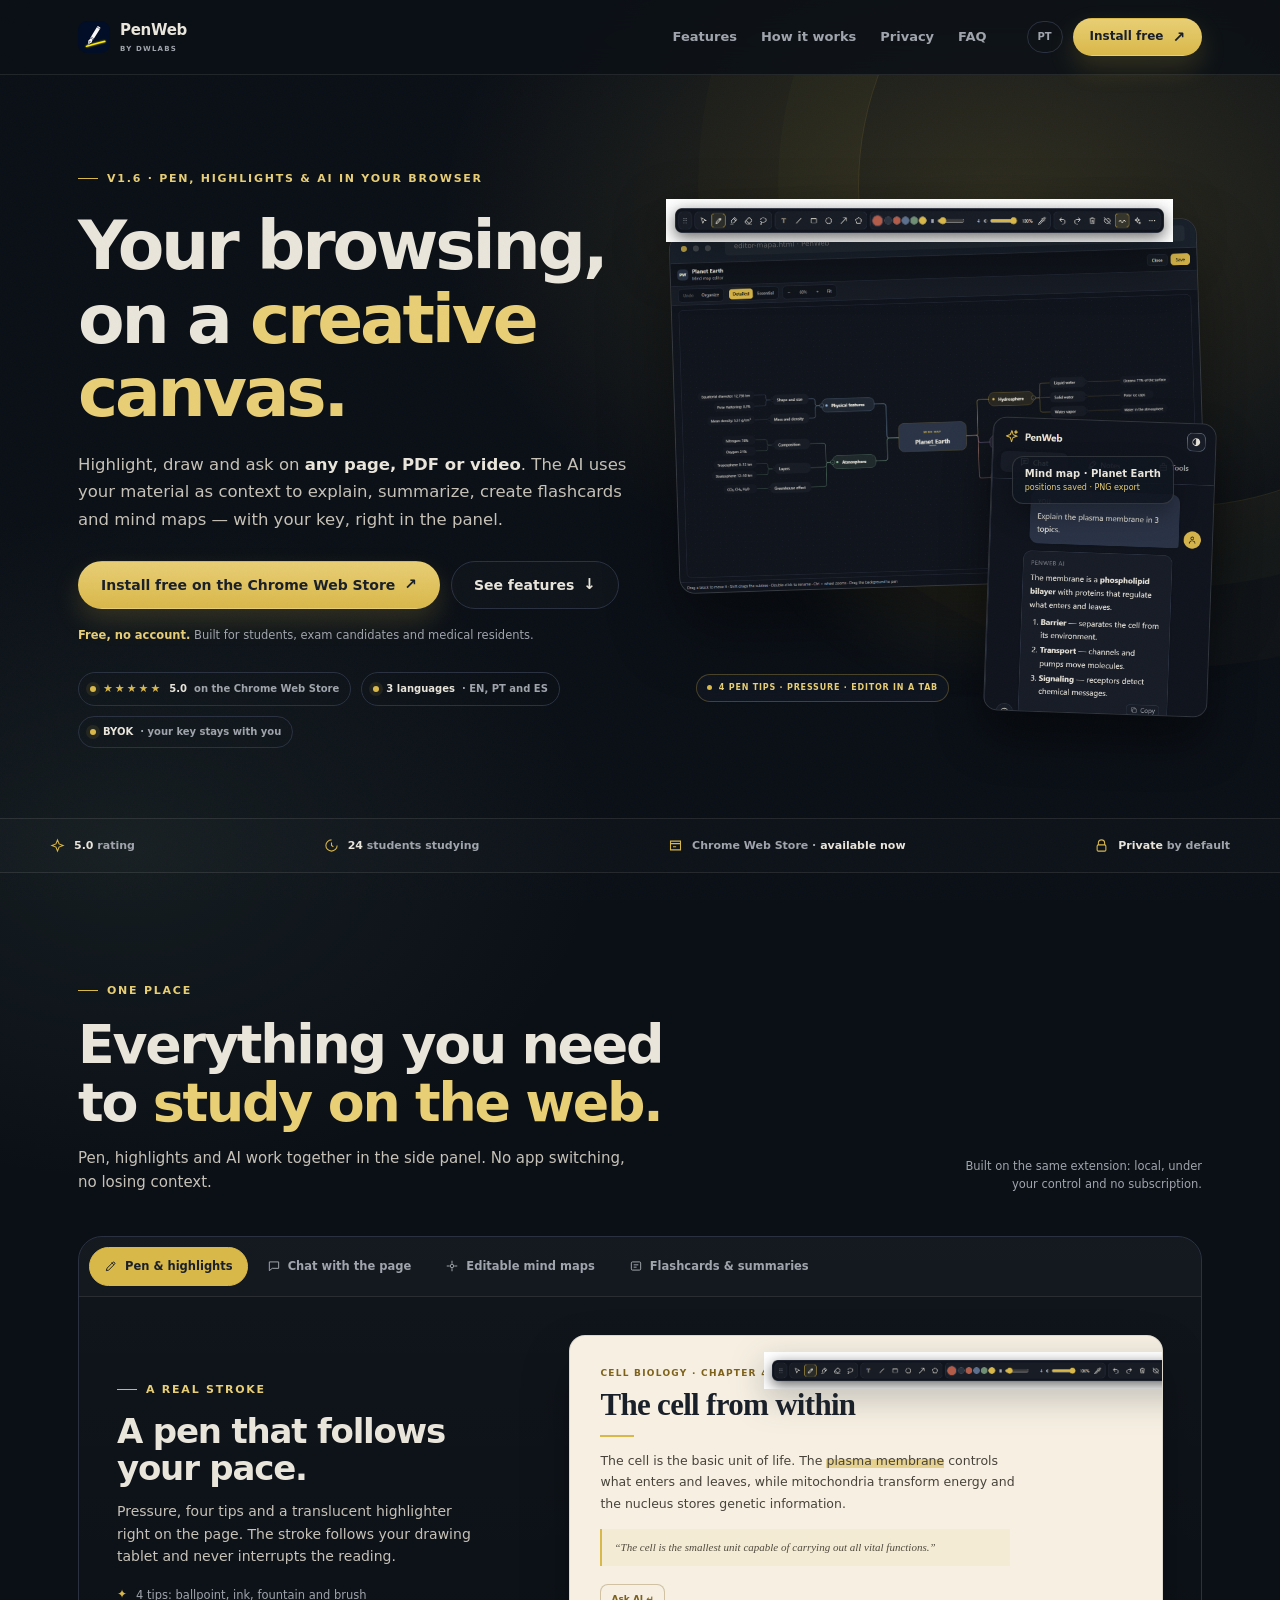
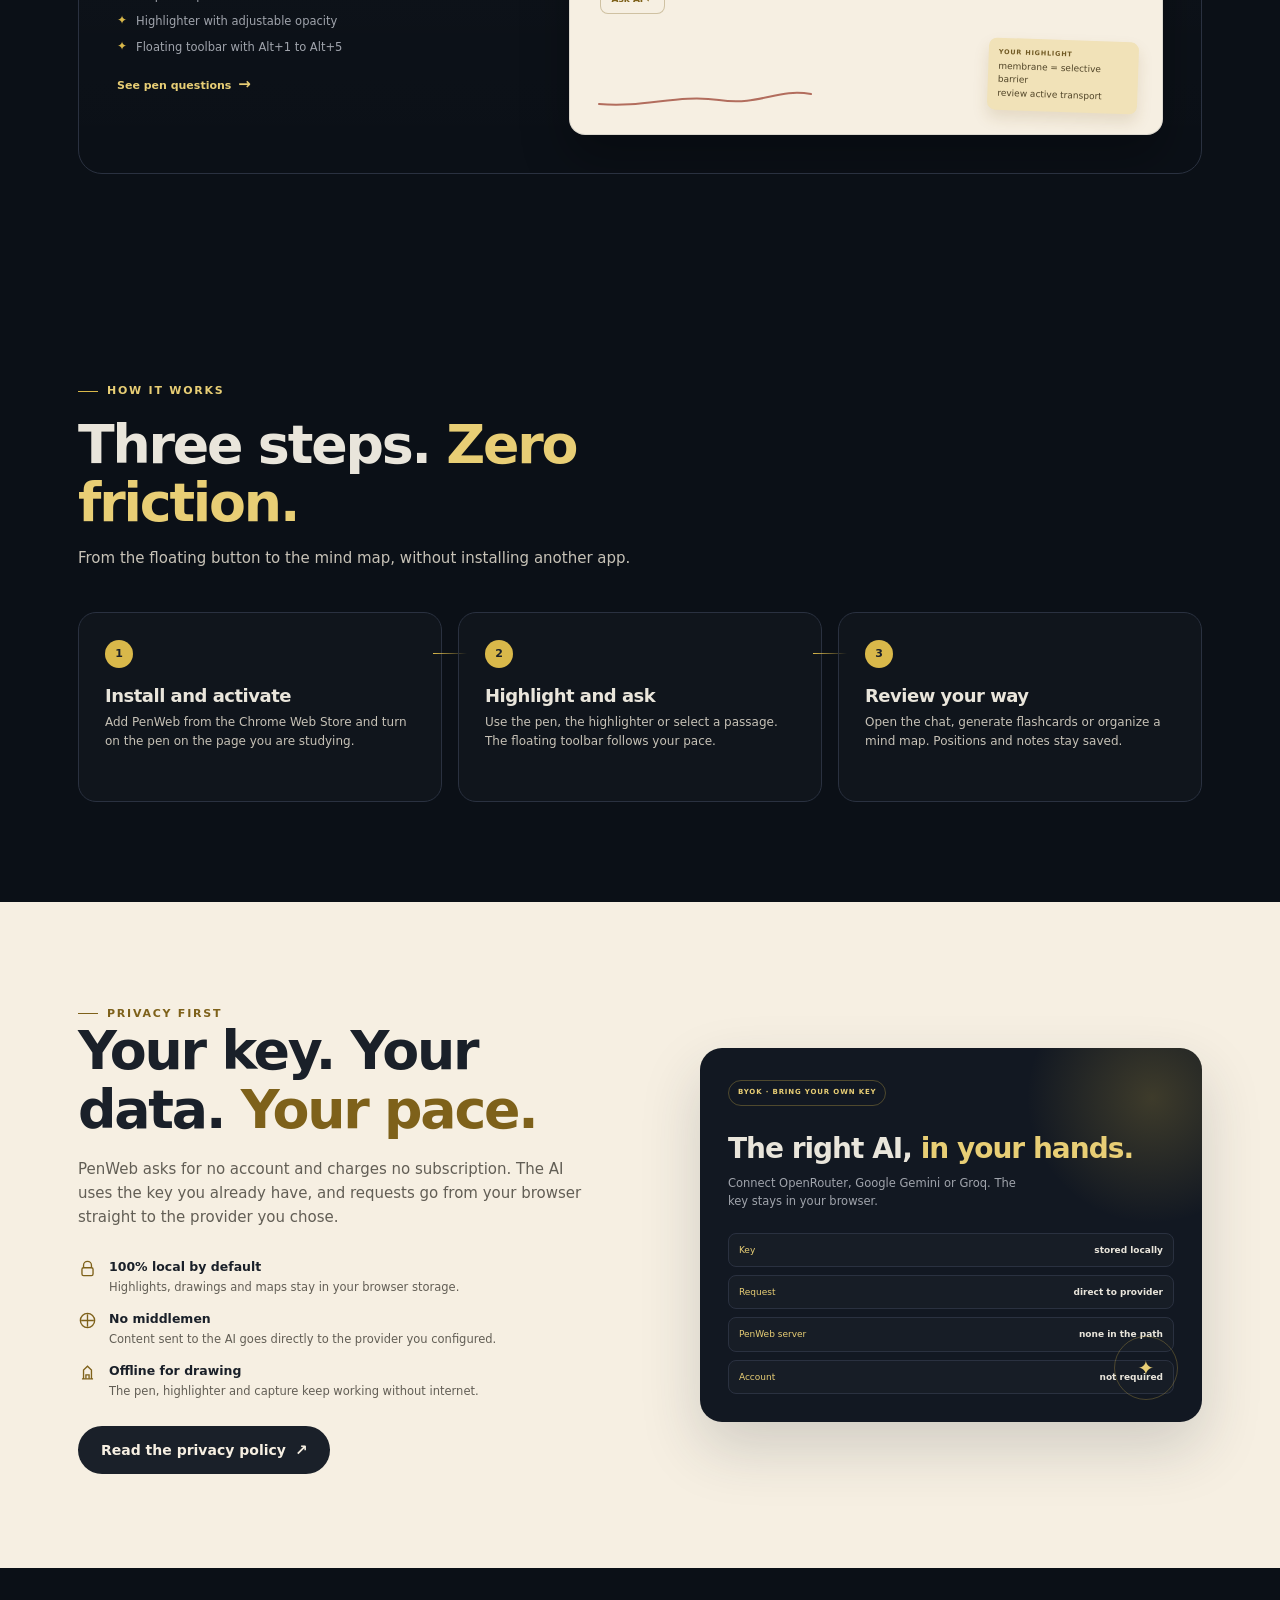
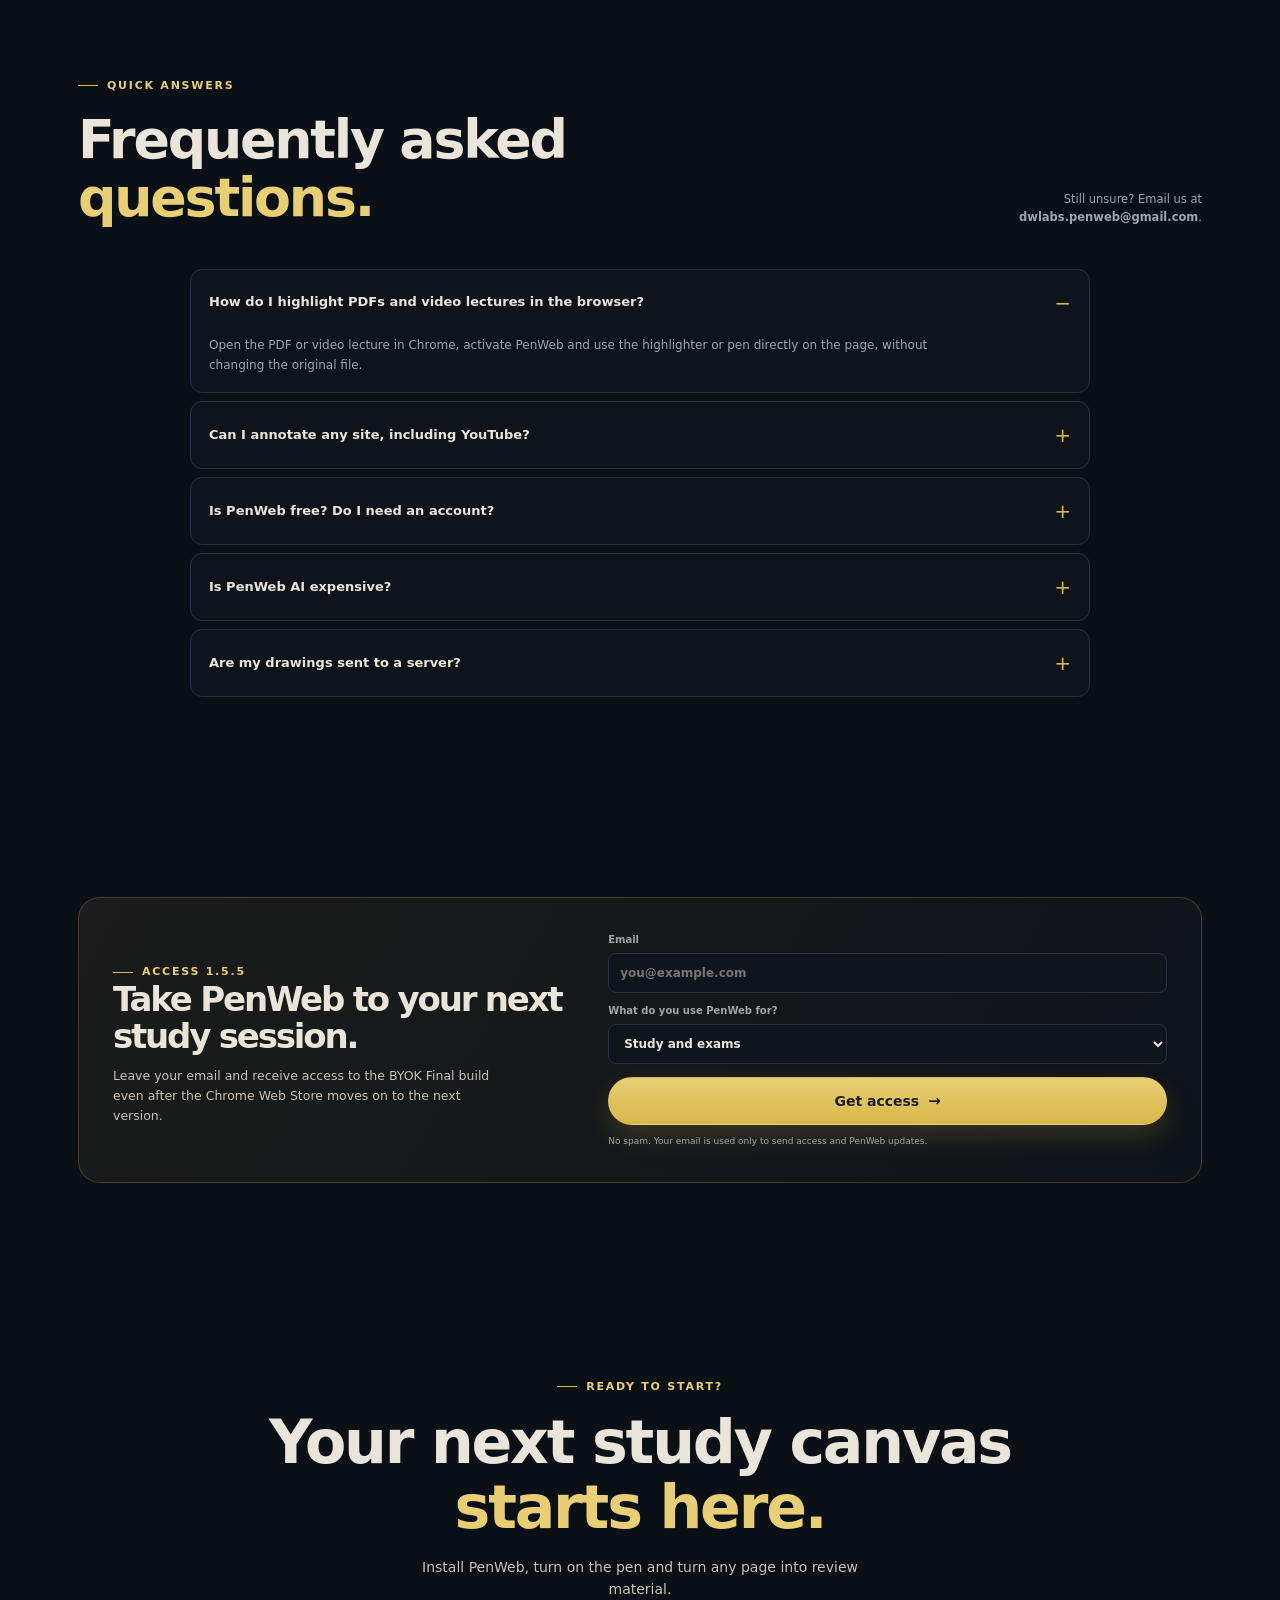
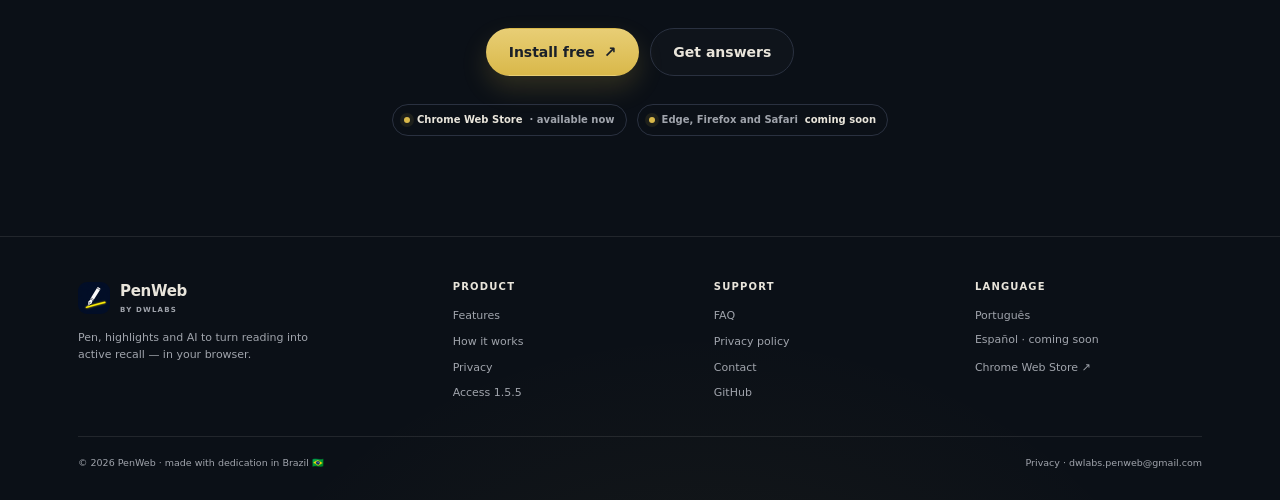
==== commit e5e0c181: "Atualiza política de privacidade PT/EN para os recursos atuais" ====
--- a/en/index.html
+++ b/en/index.html
@@ -18,7 +18,7 @@
   <link rel="icon" type="image/png" href="../img/icon-128.png?v=20261030-2">
   <link rel="stylesheet" href="../css/style.css?v=20261030-2">
   <script type="application/ld+json">{"@context":"https://schema.org","@type":"SoftwareApplication","name":"PenWeb","applicationCategory":"EducationalApplication","operatingSystem":"Chrome / Chromium","offers":{"@type":"Offer","price":"0","priceCurrency":"USD"},"description":"Chrome extension to highlight, draw and annotate on any web page, with AI for explanations, summaries and mind maps.","inLanguage":"en","url":"https://thallyz.github.io/penweb/en/","downloadUrl":"https://chromewebstore.google.com/detail/penweb/mmbhcihaimenkcagobpnkopbhdcgpopd"}</script>
-  <script type="application/ld+json">{"@context":"https://schema.org","@type":"FAQPage","inLanguage":"en","mainEntity":[{"@type":"Question","name":"How do I highlight PDFs and video lectures in the browser?","acceptedAnswer":{"@type":"Answer","text":"Open the PDF or video lecture in Chrome, activate PenWeb and use the highlighter or pen directly on the page, without changing the original file."}},{"@type":"Question","name":"Can I annotate any site, including YouTube?","acceptedAnswer":{"@type":"Answer","text":"Yes. PenWeb draws a layer over the current page: it works on articles, online handouts, course platforms and YouTube video lectures."}},{"@type":"Question","name":"Is PenWeb free? Do I need an account?","acceptedAnswer":{"@type":"Answer","text":"Yes, it is free and asks for no account, email or login. Install it from the Chrome Web Store and start using it."}},{"@type":"Question","name":"Is PenWeb AI expensive?","acceptedAnswer":{"@type":"Answer","text":"No. PenWeb uses your own API key (OpenRouter, Gemini or Groq). You pay the provider directly for what you use, with no PenWeb subscription."}},{"@type":"Question","name":"Are my drawings sent to a server?","acceptedAnswer":{"@type":"Answer","text":"No. Drawings, highlights and maps stay in your browser storage. When you run an AI action, only the necessary text is sent to the provider you configured."}}]}</script>
+  <script type="application/ld+json">{"@context":"https://schema.org","@type":"FAQPage","inLanguage":"en","mainEntity":[{"@type":"Question","name":"How do I highlight PDFs and video lectures in the browser?","acceptedAnswer":{"@type":"Answer","text":"Open the PDF or video lecture in Chrome, activate PenWeb and use the highlighter or pen directly on the page, without changing the original file."}},{"@type":"Question","name":"Can I annotate any site, including YouTube?","acceptedAnswer":{"@type":"Answer","text":"Yes. PenWeb draws a layer over the current page: it works on articles, online handouts, course platforms and YouTube video lectures."}},{"@type":"Question","name":"Is PenWeb free? Do I need an account?","acceptedAnswer":{"@type":"Answer","text":"Yes, it is free and asks for no account, email or login. Install it from the Chrome Web Store and start using it."}},{"@type":"Question","name":"Is PenWeb AI expensive?","acceptedAnswer":{"@type":"Answer","text":"No. PenWeb uses your own API key (OpenRouter, Gemini or Groq). You pay the provider directly for what you use, with no PenWeb subscription."}},{"@type":"Question","name":"Are my drawings sent to a server?","acceptedAnswer":{"@type":"Answer","text":"No. Drawings, highlights, maps, history and flashcards stay in your browser storage. When you use an AI action, the necessary content — text, highlights and images you attach — is sent directly to the configured provider, only after your action."}}]}</script>
 </head>
 <body>
 
@@ -207,7 +207,7 @@
         <p>PenWeb asks for no account and charges no subscription. The AI uses the key you already have, and requests go from your browser straight to the provider you chose.</p>
         <div class="privacy-points">
           <div class="privacy-point"><svg viewBox="0 0 24 24" fill="none" stroke="currentColor" stroke-width="1.7"><path d="M7 11V8a5 5 0 0 1 10 0v3"/><rect x="5" y="11" width="14" height="10" rx="2"/></svg><div><b>100% local by default</b><span>Highlights, drawings and maps stay in your browser storage.</span></div></div>
-          <div class="privacy-point"><svg viewBox="0 0 24 24" fill="none" stroke="currentColor" stroke-width="1.7"><path d="M4 12h16M12 4v16"/><circle cx="12" cy="12" r="9"/></svg><div><b>No middlemen</b><span>Text sent to the AI goes directly to the provider you configured.</span></div></div>
+          <div class="privacy-point"><svg viewBox="0 0 24 24" fill="none" stroke="currentColor" stroke-width="1.7"><path d="M4 12h16M12 4v16"/><circle cx="12" cy="12" r="9"/></svg><div><b>No middlemen</b><span>Content sent to the AI goes directly to the provider you configured.</span></div></div>
           <div class="privacy-point"><svg viewBox="0 0 24 24" fill="none" stroke="currentColor" stroke-width="1.7"><path d="M5 20h14M7 20V9l5-5 5 5v11"/><path d="M10 20v-5h4v5"/></svg><div><b>Offline for drawing</b><span>The pen, highlighter and capture keep working without internet.</span></div></div>
         </div>
         <a class="btn btn-dark" href="privacy.html">Read the privacy policy <span class="arrow">↗</span></a>
@@ -241,7 +241,7 @@
         <details><summary>Can I annotate any site, including YouTube?</summary><p>Yes. PenWeb draws a layer over the current page: it works on articles, online handouts, course platforms and YouTube video lectures.</p></details>
         <details><summary>Is PenWeb free? Do I need an account?</summary><p>Yes, it is free and asks for no account, email or login. Install it from the Chrome Web Store and start using it.</p></details>
         <details><summary>Is PenWeb AI expensive?</summary><p>No. PenWeb uses your own API key (OpenRouter, Gemini or Groq). You pay the provider directly for what you use, with no PenWeb subscription.</p></details>
-        <details><summary>Are my drawings sent to a server?</summary><p>No. Drawings, highlights and maps stay in your browser storage. When you run an AI action, only the necessary text is sent to the provider you configured.</p></details>
+        <details><summary>Are my drawings sent to a server?</summary><p>No. Drawings, highlights, maps, history and flashcards stay in your browser storage. When you use an AI action, the necessary content — text, highlights and images you attach — is sent directly to the configured provider, only after your action.</p></details>
       </div>
     </div>
   </section>
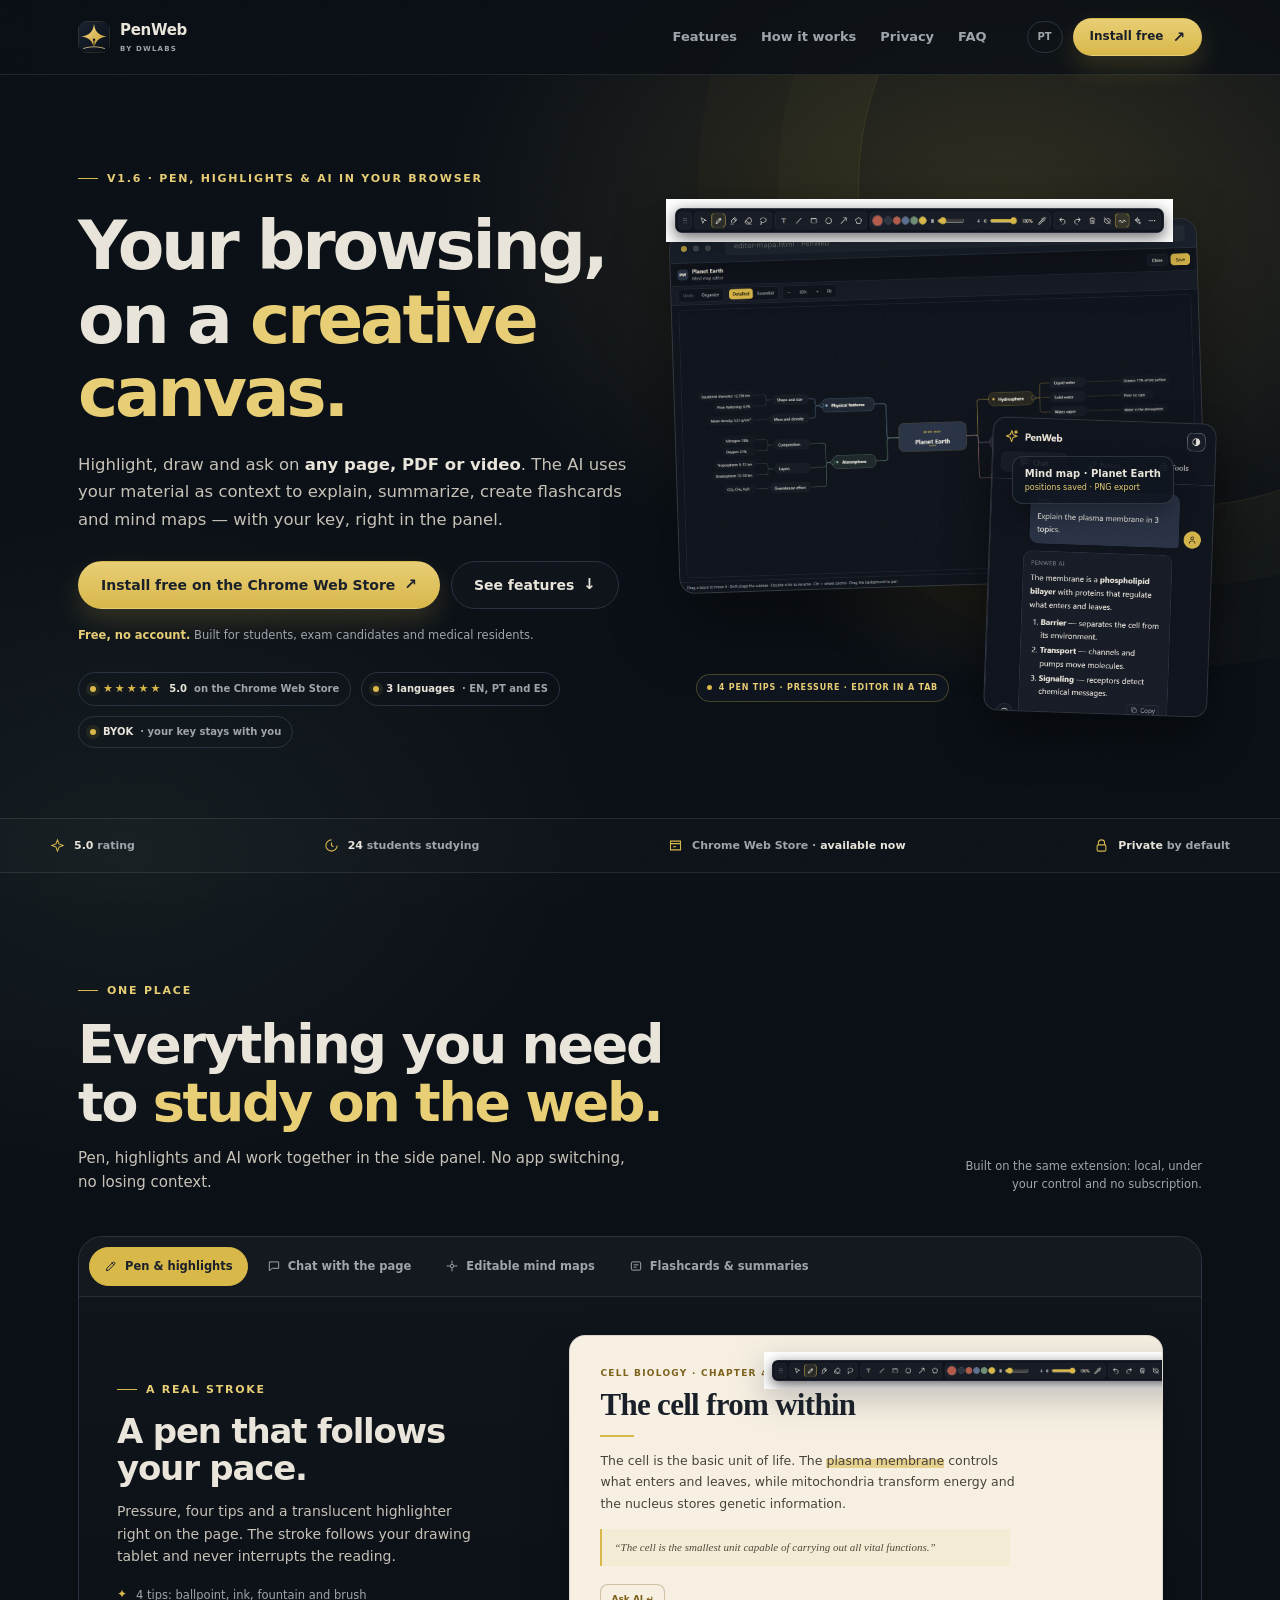
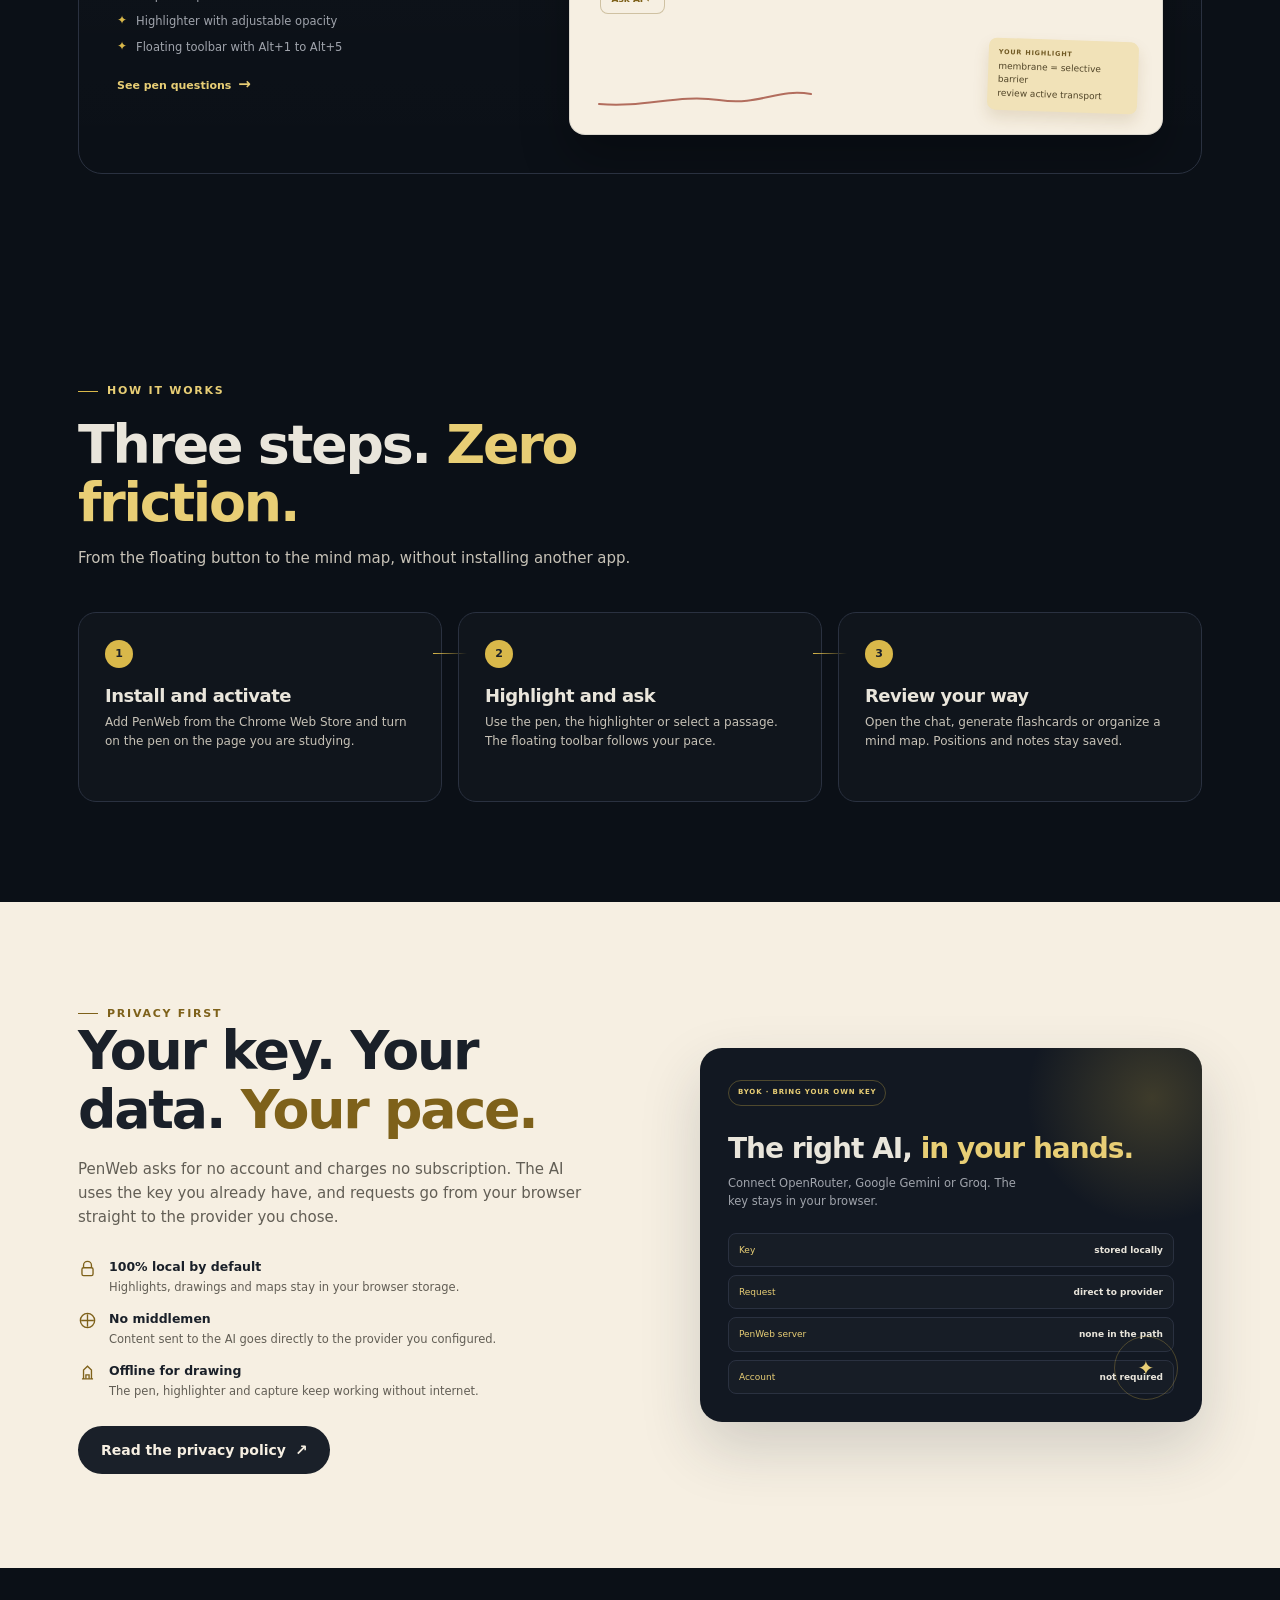
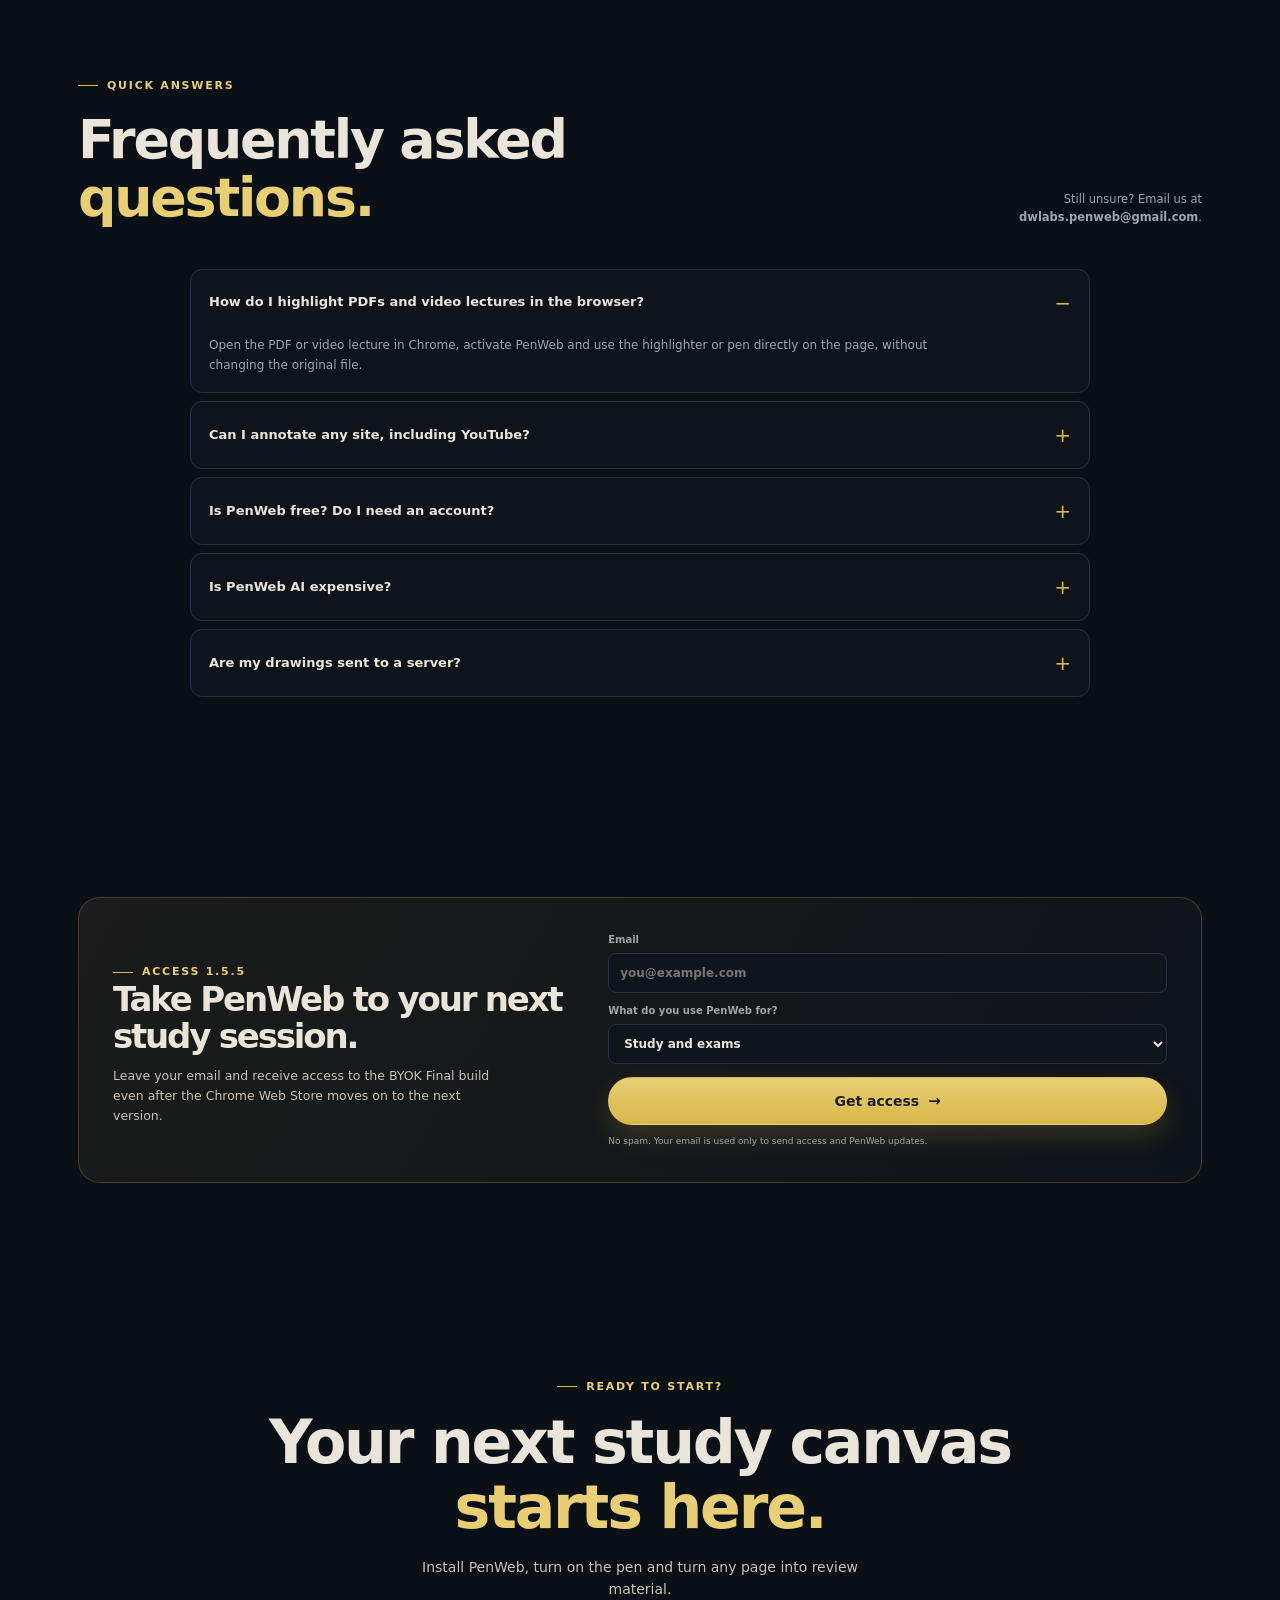
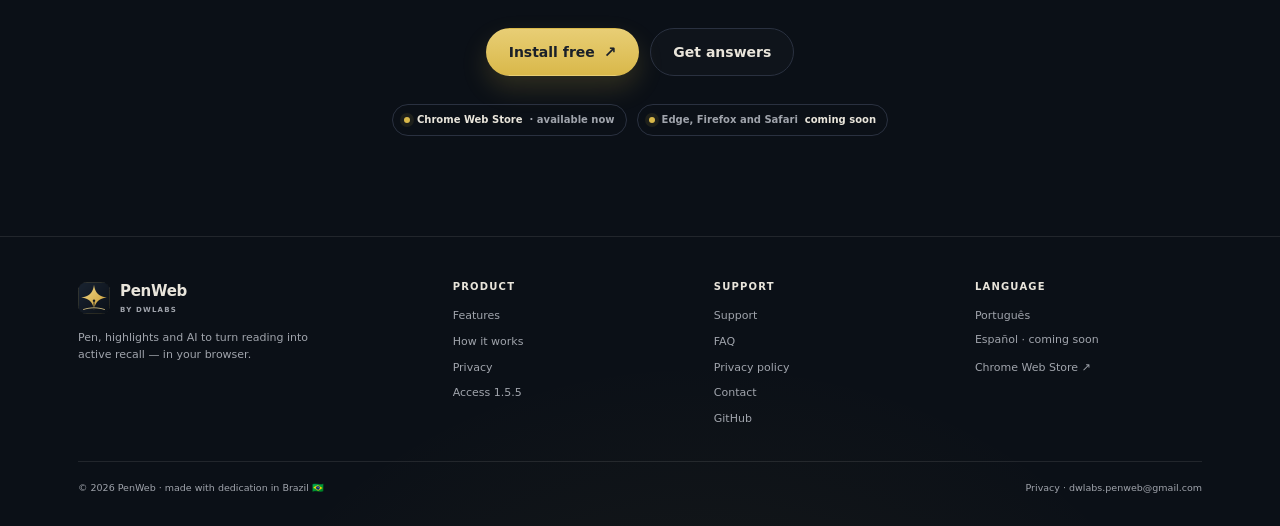
==== commit 0512f4e2: "Adiciona páginas de suporte e atualiza ícone do site para a 1.6.1" ====
--- a/en/index.html
+++ b/en/index.html
@@ -301,7 +301,7 @@
         <p>Pen, highlights and AI to turn reading into active recall — in your browser.</p>
       </div>
       <div class="footer-col"><h4>Product</h4><a href="#features">Features</a><a href="#how-it-works">How it works</a><a href="#privacy">Privacy</a><a href="#access">Access 1.5.5</a></div>
-      <div class="footer-col"><h4>Support</h4><a href="#faq">FAQ</a><a href="privacy.html">Privacy policy</a><a href="mailto:dwlabs.penweb@gmail.com">Contact</a><a href="https://github.com/Thallyz" target="_blank" rel="noopener">GitHub</a></div>
+      <div class="footer-col"><h4>Support</h4><a href="support.html">Support</a><a href="#faq">FAQ</a><a href="privacy.html">Privacy policy</a><a href="mailto:dwlabs.penweb@gmail.com">Contact</a><a href="https://github.com/Thallyz" target="_blank" rel="noopener">GitHub</a></div>
       <div class="footer-col"><h4>Language</h4><a href="../" lang="pt-BR" hreflang="pt-BR">Português</a><span class="footer-muted">Español · coming soon</span><a href="https://chromewebstore.google.com/detail/penweb/mmbhcihaimenkcagobpnkopbhdcgpopd" target="_blank" rel="noopener">Chrome Web Store ↗</a></div>
     </div>
     <div class="footer-bottom"><span>© 2026 PenWeb · made with dedication in Brazil 🇧🇷</span><span><a href="privacy.html">Privacy</a> · <a href="mailto:dwlabs.penweb@gmail.com">dwlabs.penweb@gmail.com</a></span></div>
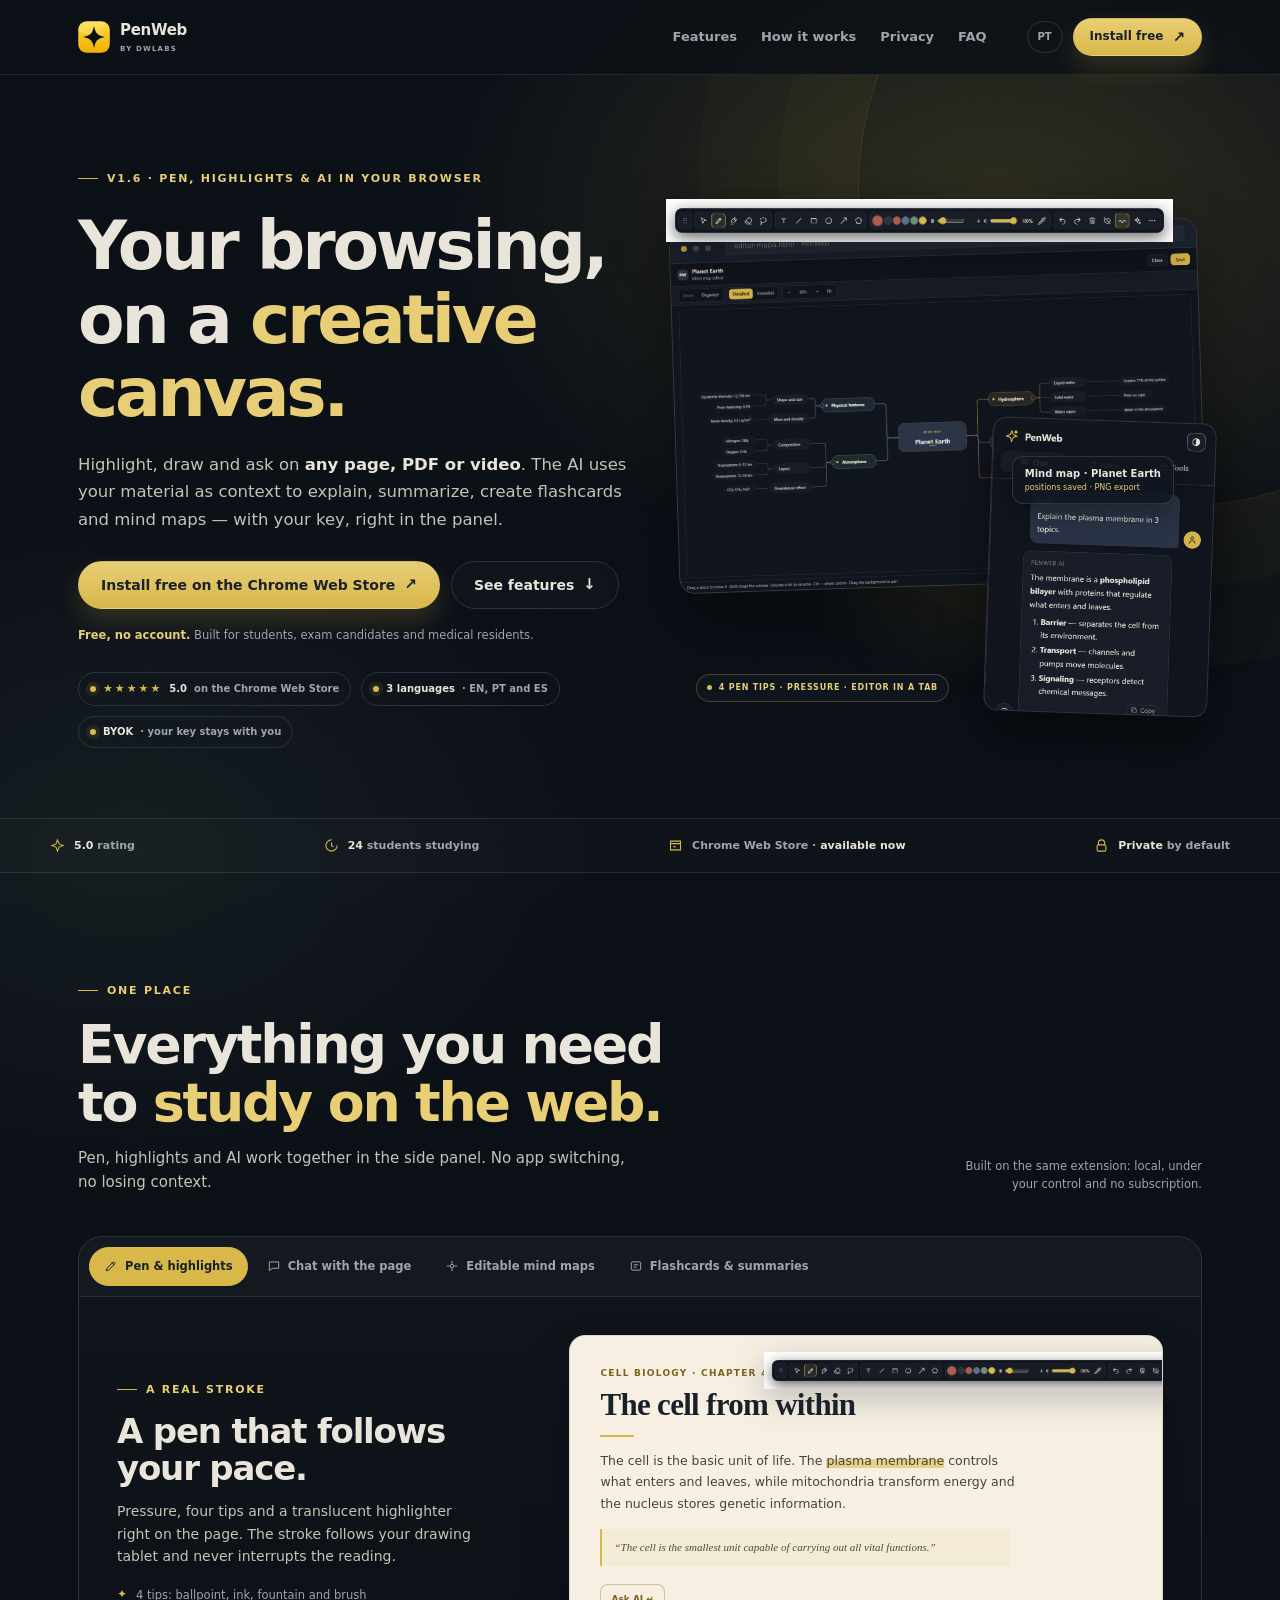
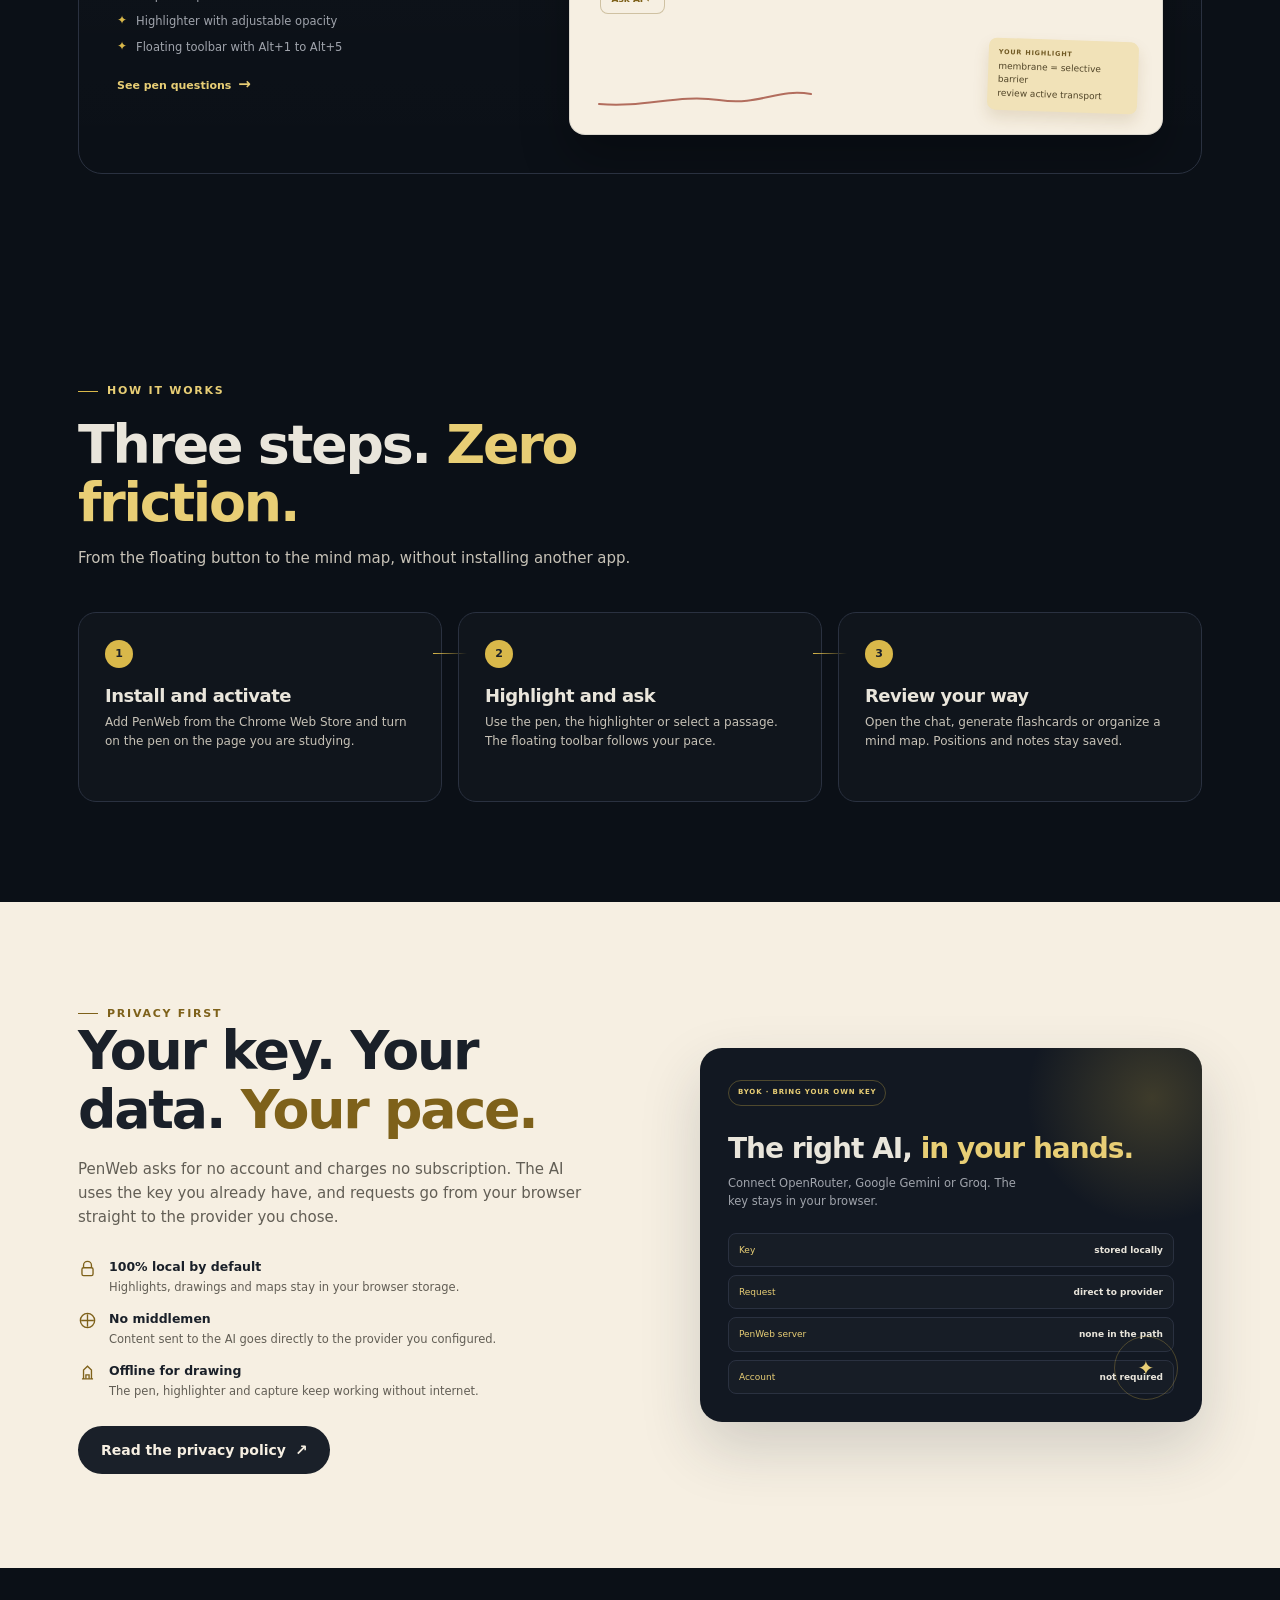
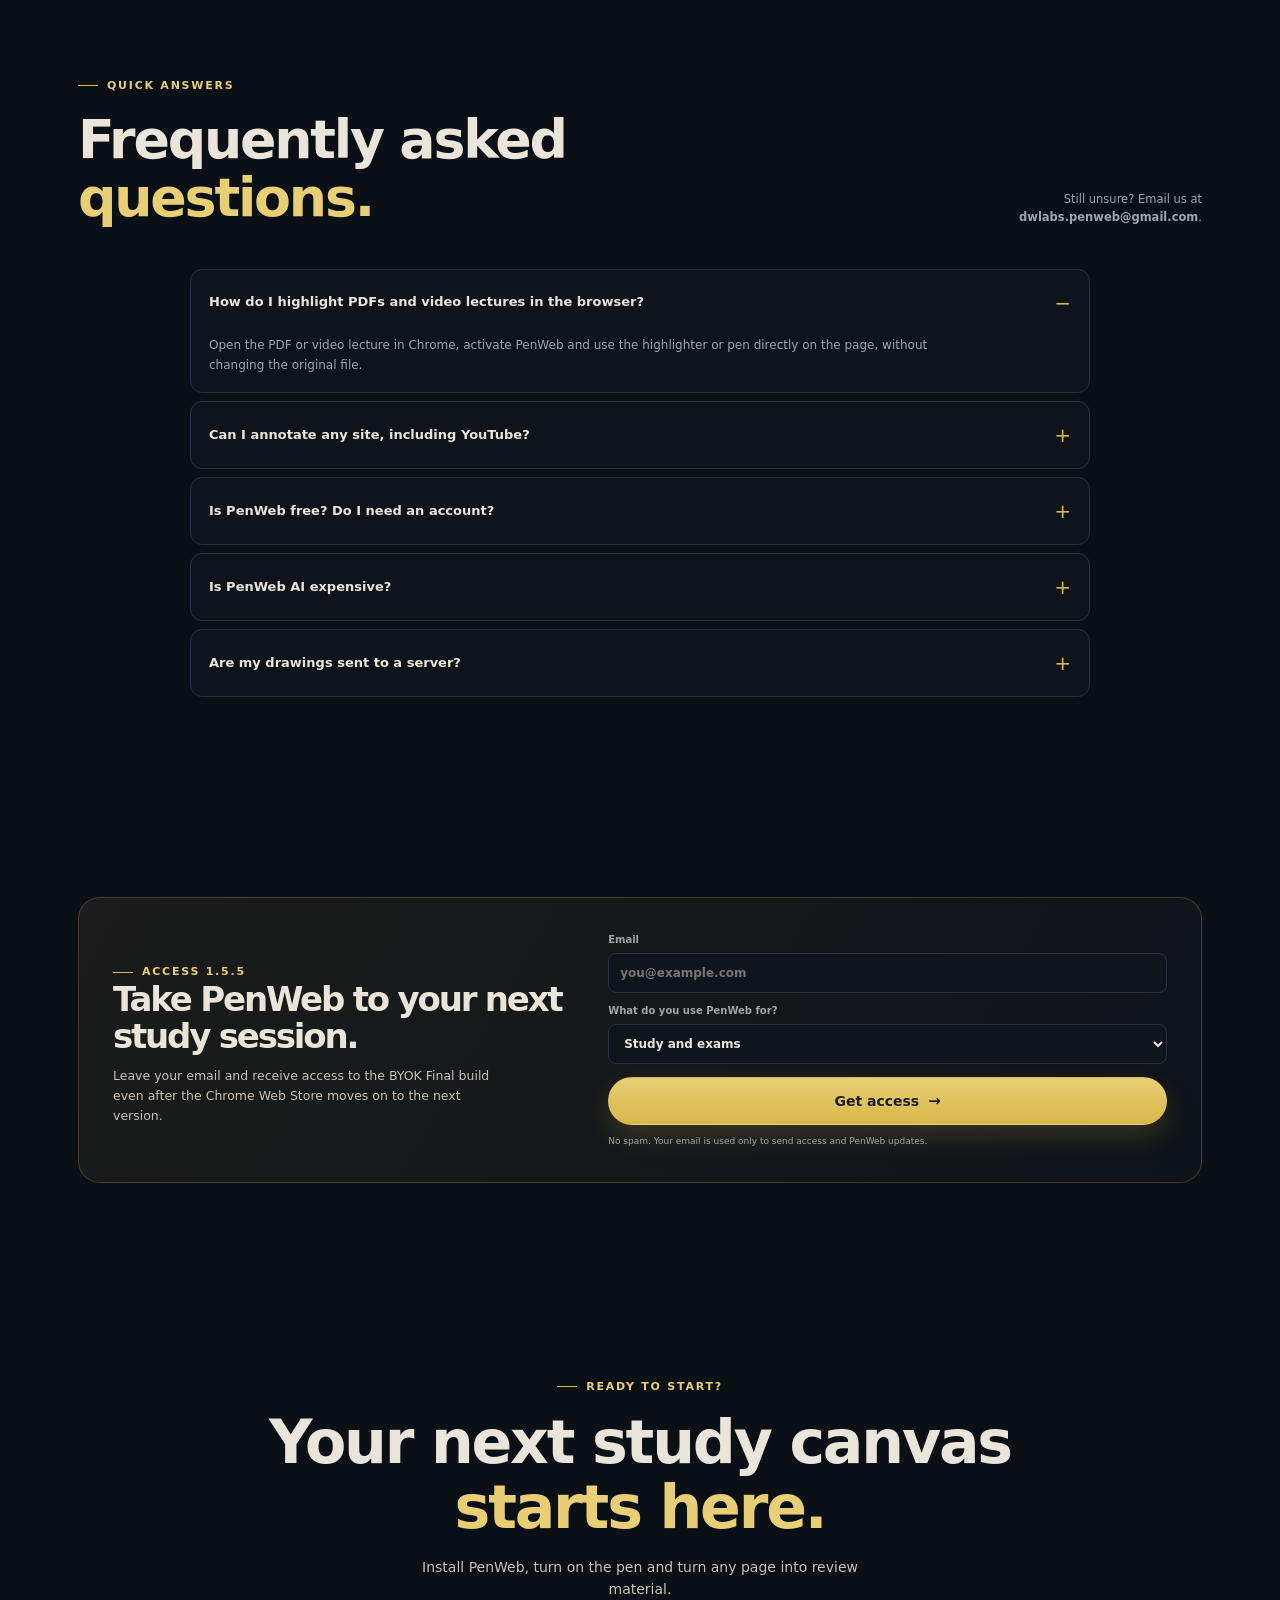
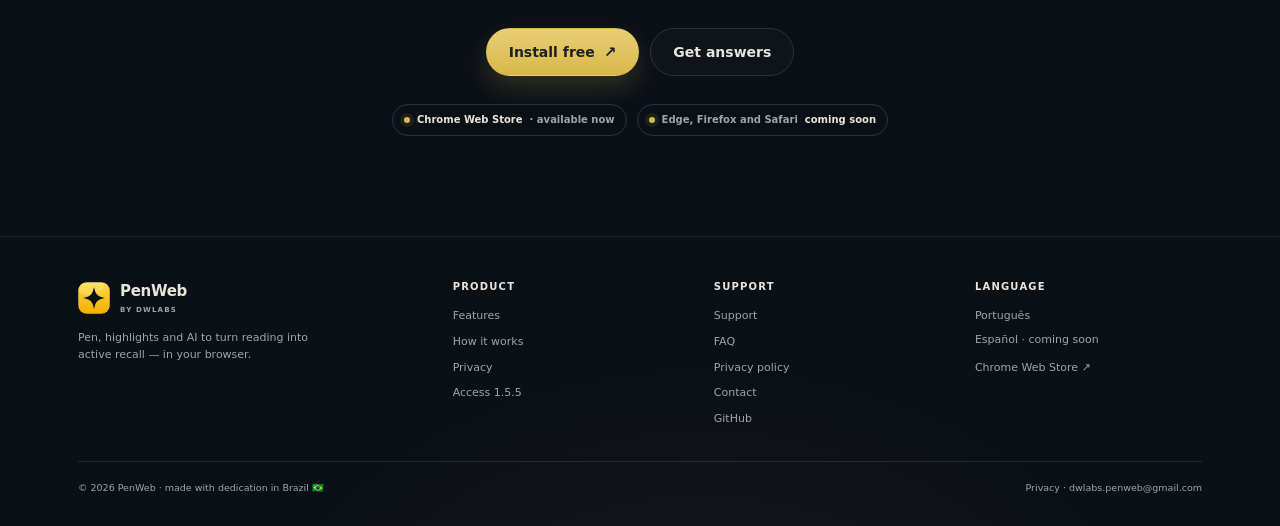
==== commit 9048e175: "Atualiza ícone aprovado e renova cache do favicon" ====
--- a/en/index.html
+++ b/en/index.html
@@ -15,7 +15,7 @@
   <link rel="alternate" hreflang="pt-BR" href="https://thallyz.github.io/penweb/">
   <link rel="alternate" hreflang="en" href="https://thallyz.github.io/penweb/en/">
   <link rel="alternate" hreflang="x-default" href="https://thallyz.github.io/penweb/">
-  <link rel="icon" type="image/png" href="../img/icon-128.png?v=20261030-2">
+  <link rel="icon" type="image/png" href="../img/icon-128.png?v=20261102-2">
   <link rel="stylesheet" href="../css/style.css?v=20261030-2">
   <script type="application/ld+json">{"@context":"https://schema.org","@type":"SoftwareApplication","name":"PenWeb","applicationCategory":"EducationalApplication","operatingSystem":"Chrome / Chromium","offers":{"@type":"Offer","price":"0","priceCurrency":"USD"},"description":"Chrome extension to highlight, draw and annotate on any web page, with AI for explanations, summaries and mind maps.","inLanguage":"en","url":"https://thallyz.github.io/penweb/en/","downloadUrl":"https://chromewebstore.google.com/detail/penweb/mmbhcihaimenkcagobpnkopbhdcgpopd"}</script>
   <script type="application/ld+json">{"@context":"https://schema.org","@type":"FAQPage","inLanguage":"en","mainEntity":[{"@type":"Question","name":"How do I highlight PDFs and video lectures in the browser?","acceptedAnswer":{"@type":"Answer","text":"Open the PDF or video lecture in Chrome, activate PenWeb and use the highlighter or pen directly on the page, without changing the original file."}},{"@type":"Question","name":"Can I annotate any site, including YouTube?","acceptedAnswer":{"@type":"Answer","text":"Yes. PenWeb draws a layer over the current page: it works on articles, online handouts, course platforms and YouTube video lectures."}},{"@type":"Question","name":"Is PenWeb free? Do I need an account?","acceptedAnswer":{"@type":"Answer","text":"Yes, it is free and asks for no account, email or login. Install it from the Chrome Web Store and start using it."}},{"@type":"Question","name":"Is PenWeb AI expensive?","acceptedAnswer":{"@type":"Answer","text":"No. PenWeb uses your own API key (OpenRouter, Gemini or Groq). You pay the provider directly for what you use, with no PenWeb subscription."}},{"@type":"Question","name":"Are my drawings sent to a server?","acceptedAnswer":{"@type":"Answer","text":"No. Drawings, highlights, maps, history and flashcards stay in your browser storage. When you use an AI action, the necessary content — text, highlights and images you attach — is sent directly to the configured provider, only after your action."}}]}</script>
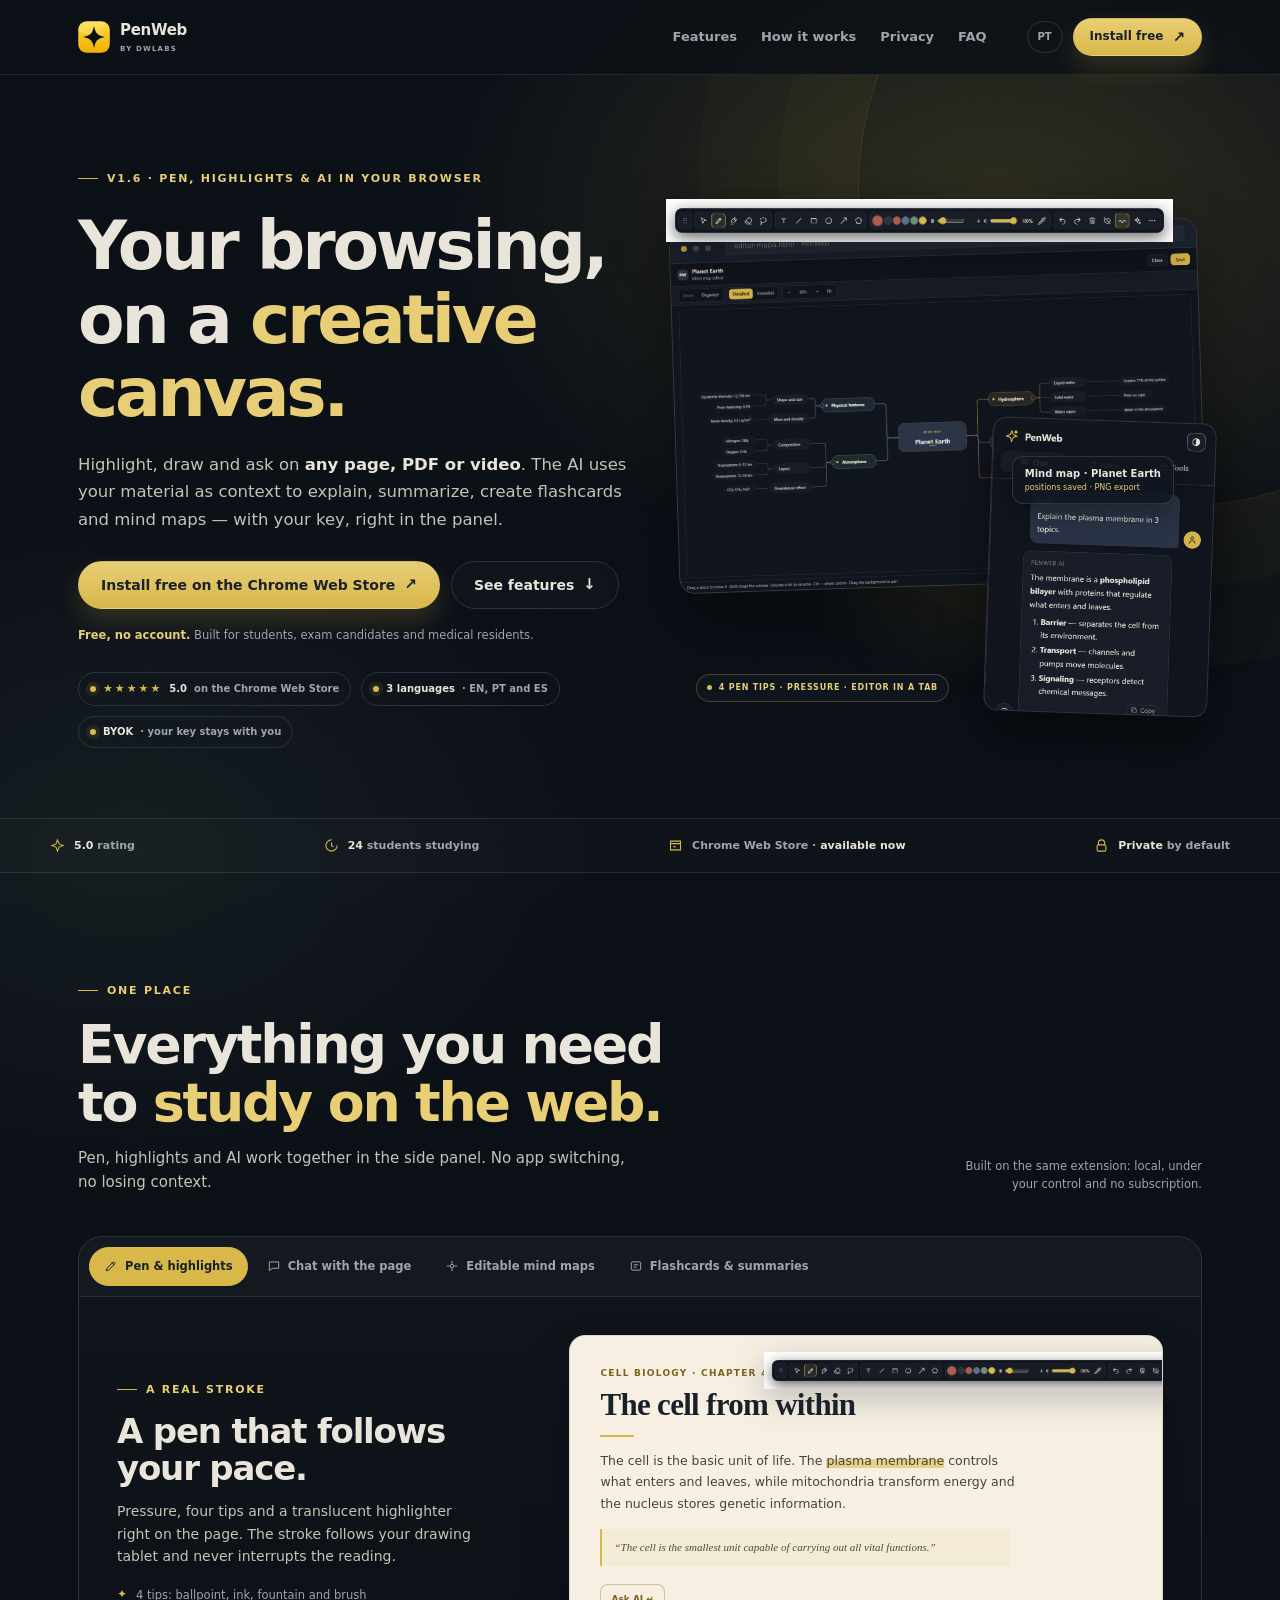
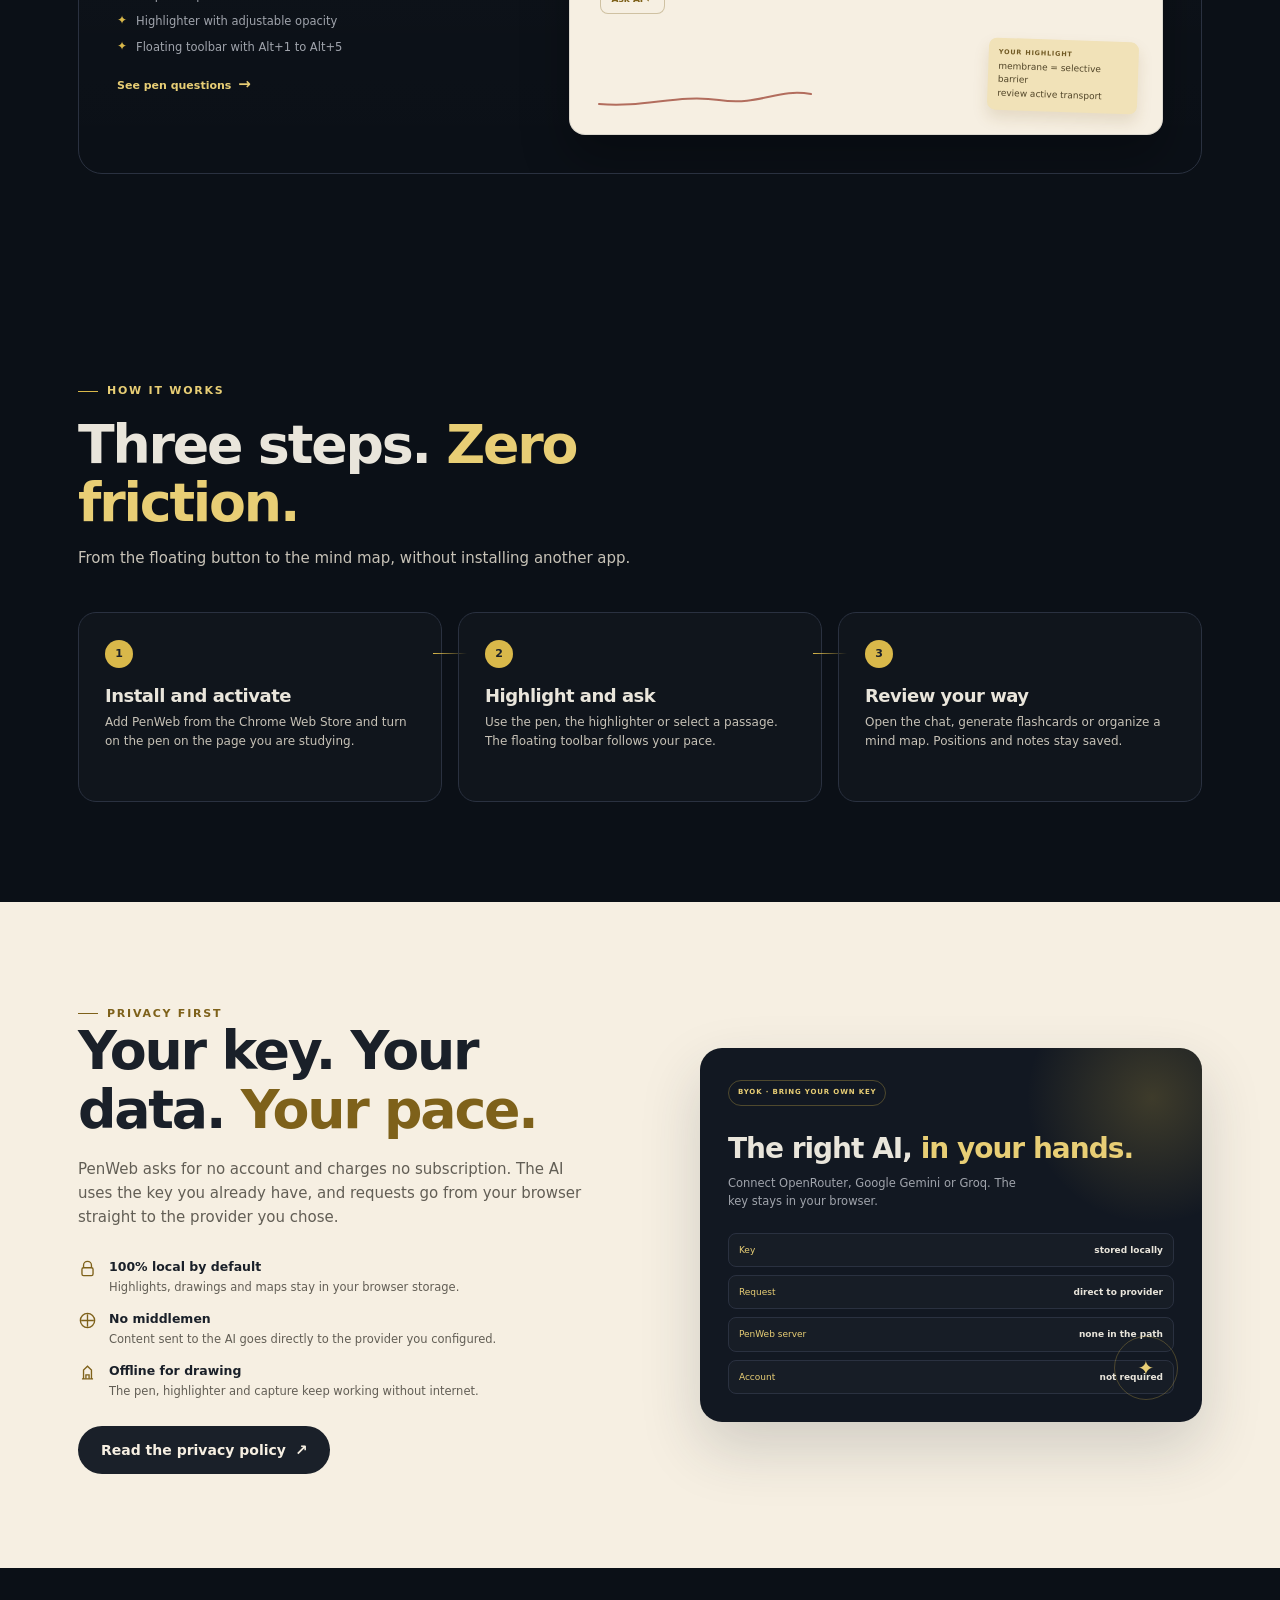
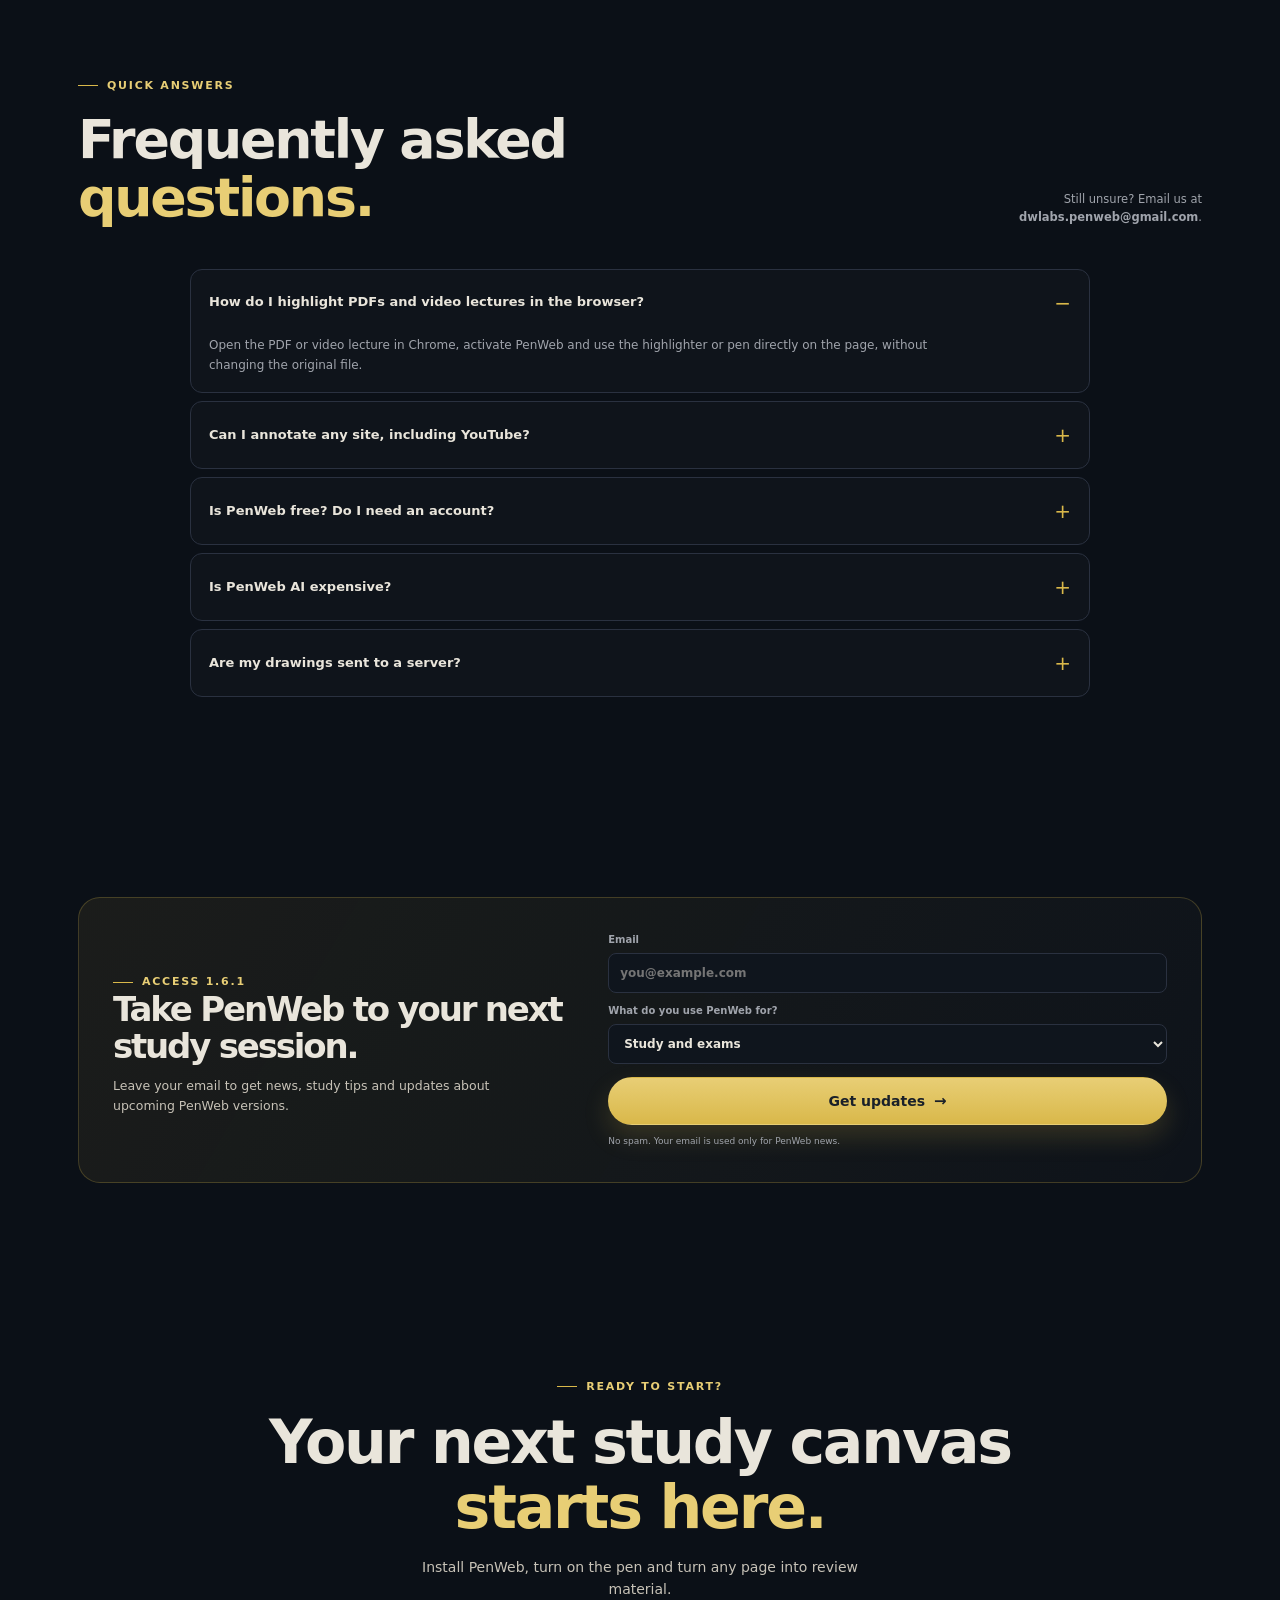
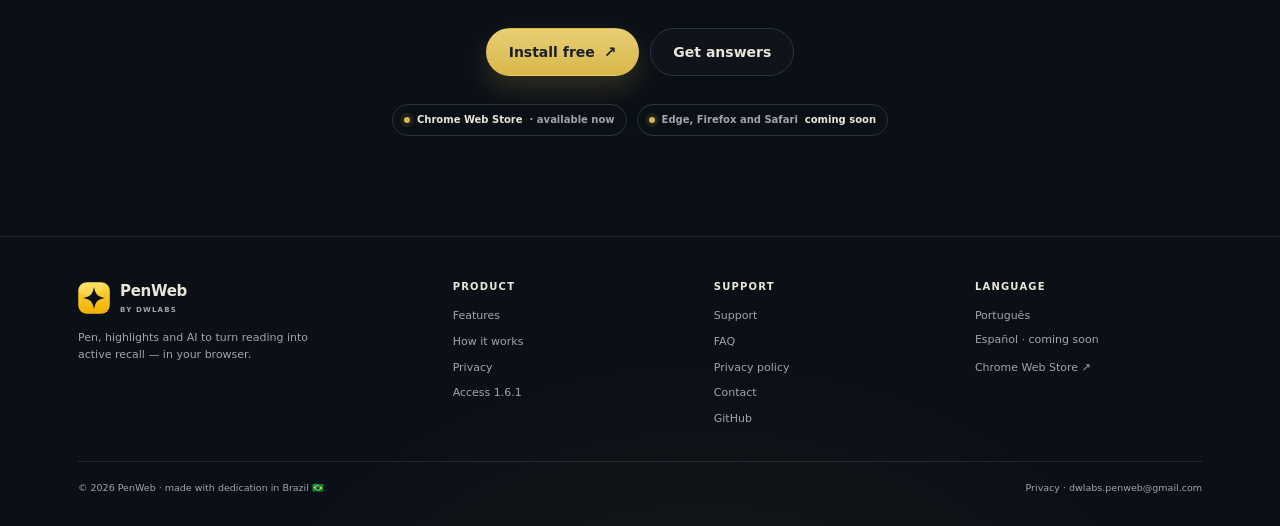
==== commit dcbca206: "Atualiza chamada de novidades do site para a 1.6.1" ====
--- a/en/index.html
+++ b/en/index.html
@@ -250,12 +250,12 @@
     <div class="container">
       <div class="access-card">
         <div class="access-copy">
-          <span class="eyebrow">Access 1.5.5</span>
+          <span class="eyebrow">Access 1.6.1</span>
           <h2>Take PenWeb to your next study session.</h2>
-          <p>Leave your email and receive access to the BYOK Final build even after the Chrome Web Store moves on to the next version.</p>
+          <p>Leave your email to get news, study tips and updates about upcoming PenWeb versions.</p>
         </div>
         <form class="access-form" action="https://formsubmit.co/dwlabs.penweb@gmail.com" method="POST">
-          <input type="hidden" name="_subject" value="PenWeb 1.5.5 — access request">
+          <input type="hidden" name="_subject" value="PenWeb 1.6.1 — news and updates">
           <input type="hidden" name="_template" value="table">
           <input type="hidden" name="_captcha" value="false">
           <input type="hidden" name="_next" value="https://thallyz.github.io/penweb/en/thanks.html">
@@ -269,8 +269,8 @@
               <option>Other</option>
             </select>
           </label>
-          <button class="btn btn-gold" type="submit">Get access <span class="arrow">→</span></button>
-          <span class="access-note">No spam. Your email is used only to send access and PenWeb updates.</span>
+          <button class="btn btn-gold" type="submit">Get updates <span class="arrow">→</span></button>
+          <span class="access-note">No spam. Your email is used only for PenWeb news.</span>
         </form>
       </div>
     </div>
@@ -300,7 +300,7 @@
         <a class="brand" href="./" aria-label="PenWeb — home"><img src="../img/icon-128.png" alt=""><div><b>PenWeb</b><span>by DWLabs</span></div></a>
         <p>Pen, highlights and AI to turn reading into active recall — in your browser.</p>
       </div>
-      <div class="footer-col"><h4>Product</h4><a href="#features">Features</a><a href="#how-it-works">How it works</a><a href="#privacy">Privacy</a><a href="#access">Access 1.5.5</a></div>
+      <div class="footer-col"><h4>Product</h4><a href="#features">Features</a><a href="#how-it-works">How it works</a><a href="#privacy">Privacy</a><a href="#access">Access 1.6.1</a></div>
       <div class="footer-col"><h4>Support</h4><a href="support.html">Support</a><a href="#faq">FAQ</a><a href="privacy.html">Privacy policy</a><a href="mailto:dwlabs.penweb@gmail.com">Contact</a><a href="https://github.com/Thallyz" target="_blank" rel="noopener">GitHub</a></div>
       <div class="footer-col"><h4>Language</h4><a href="../" lang="pt-BR" hreflang="pt-BR">Português</a><span class="footer-muted">Español · coming soon</span><a href="https://chromewebstore.google.com/detail/penweb/mmbhcihaimenkcagobpnkopbhdcgpopd" target="_blank" rel="noopener">Chrome Web Store ↗</a></div>
     </div>
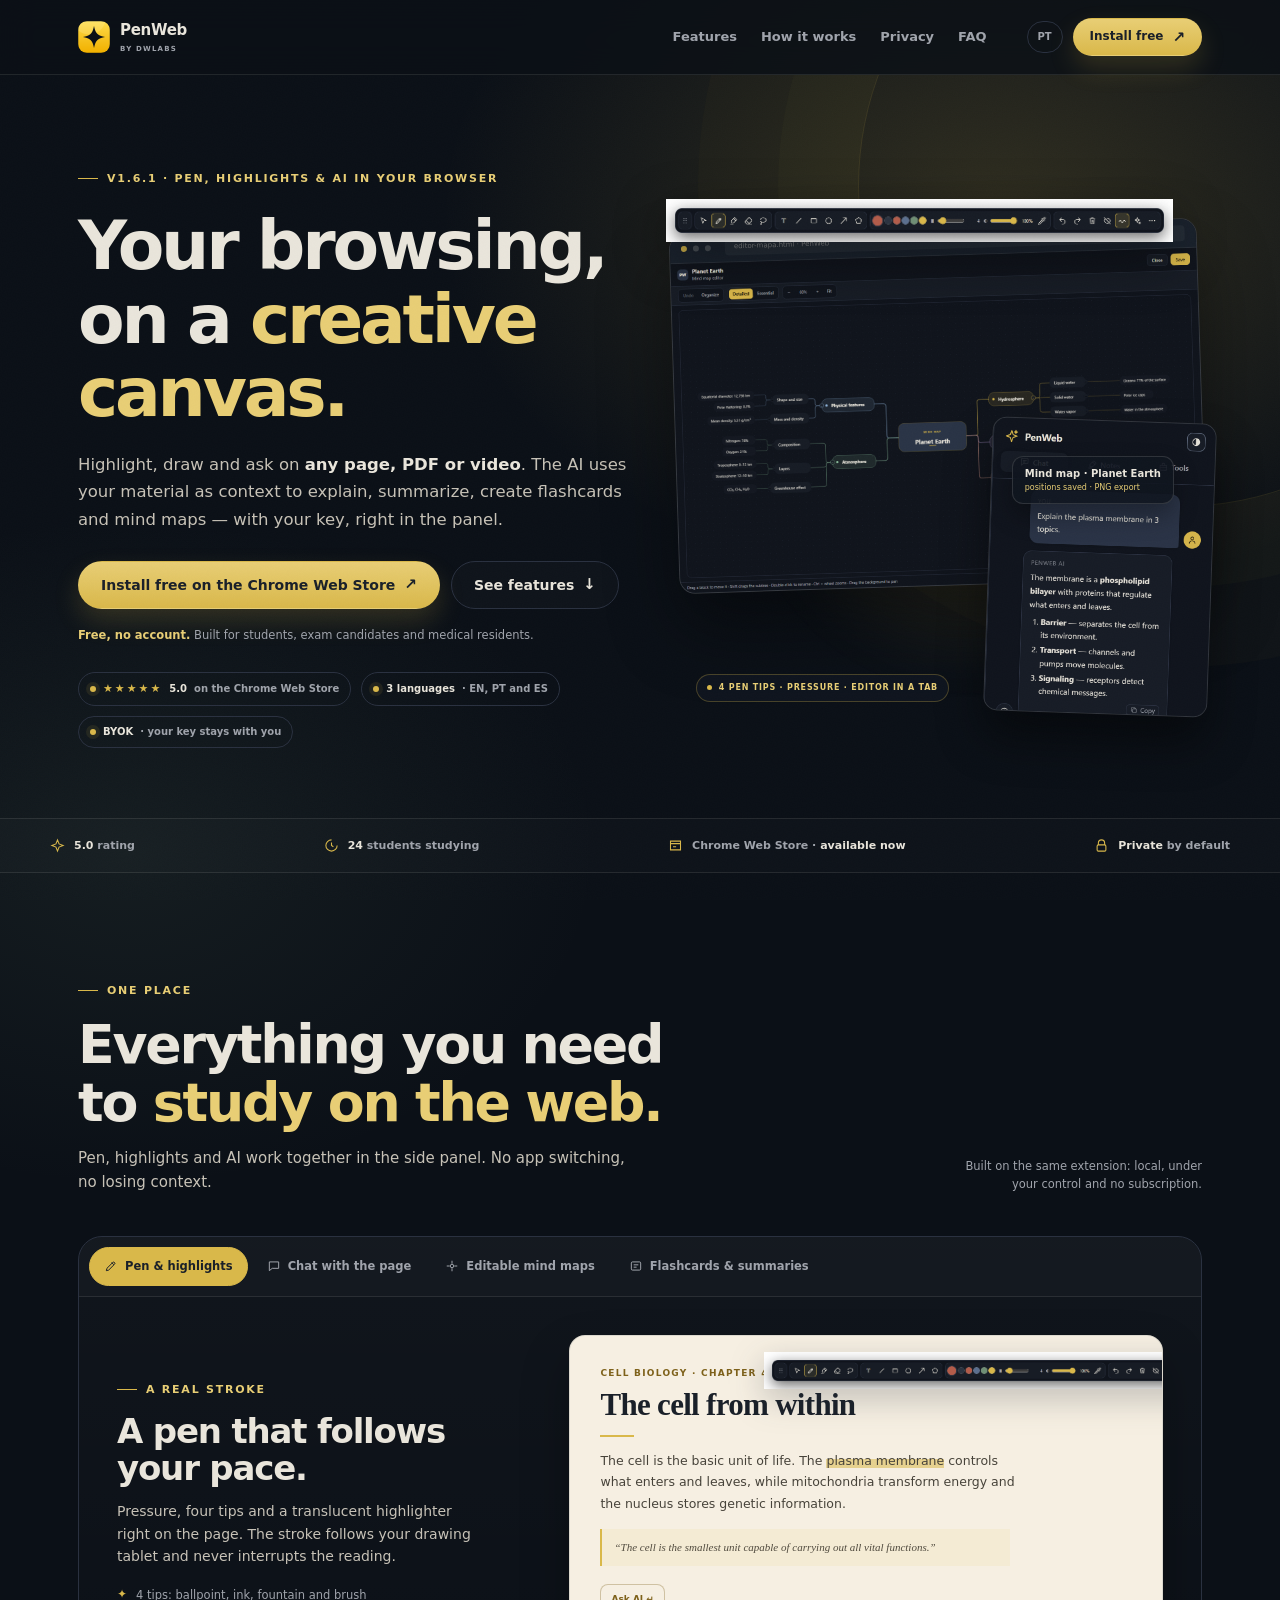
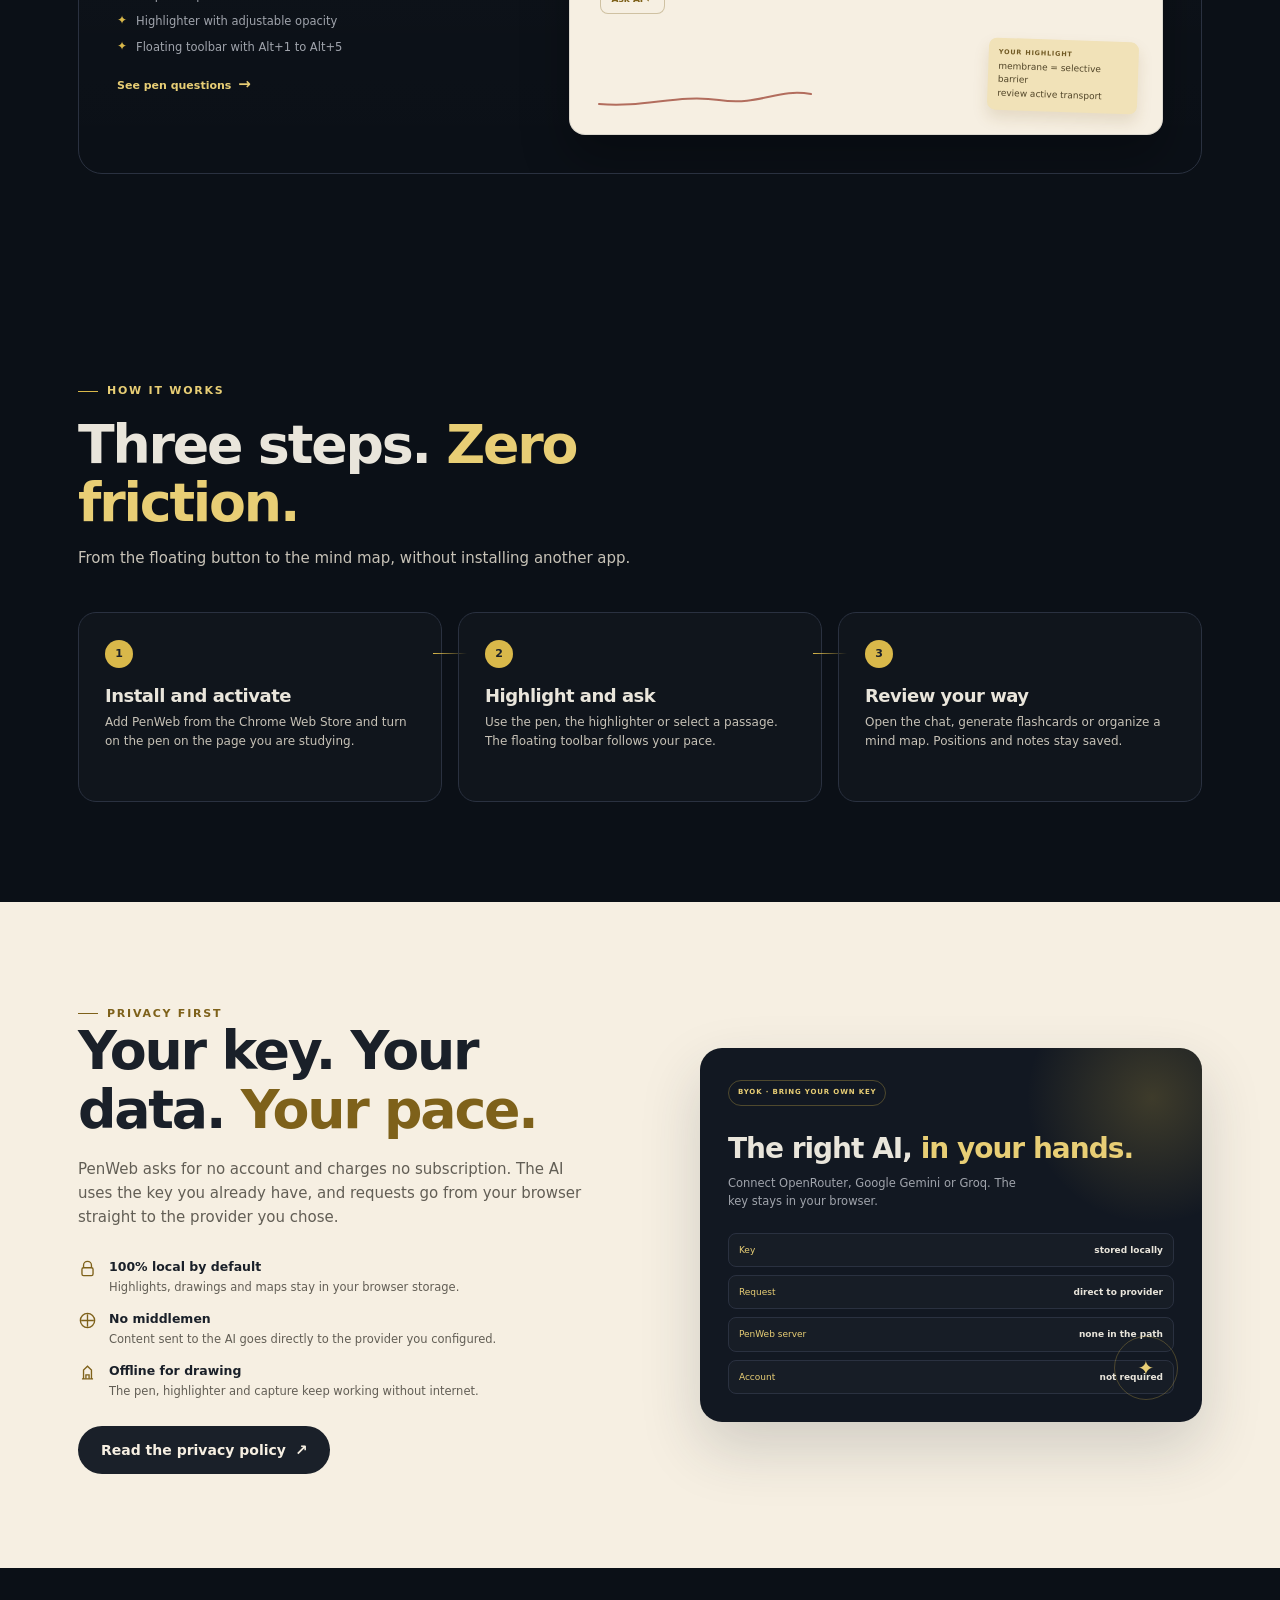
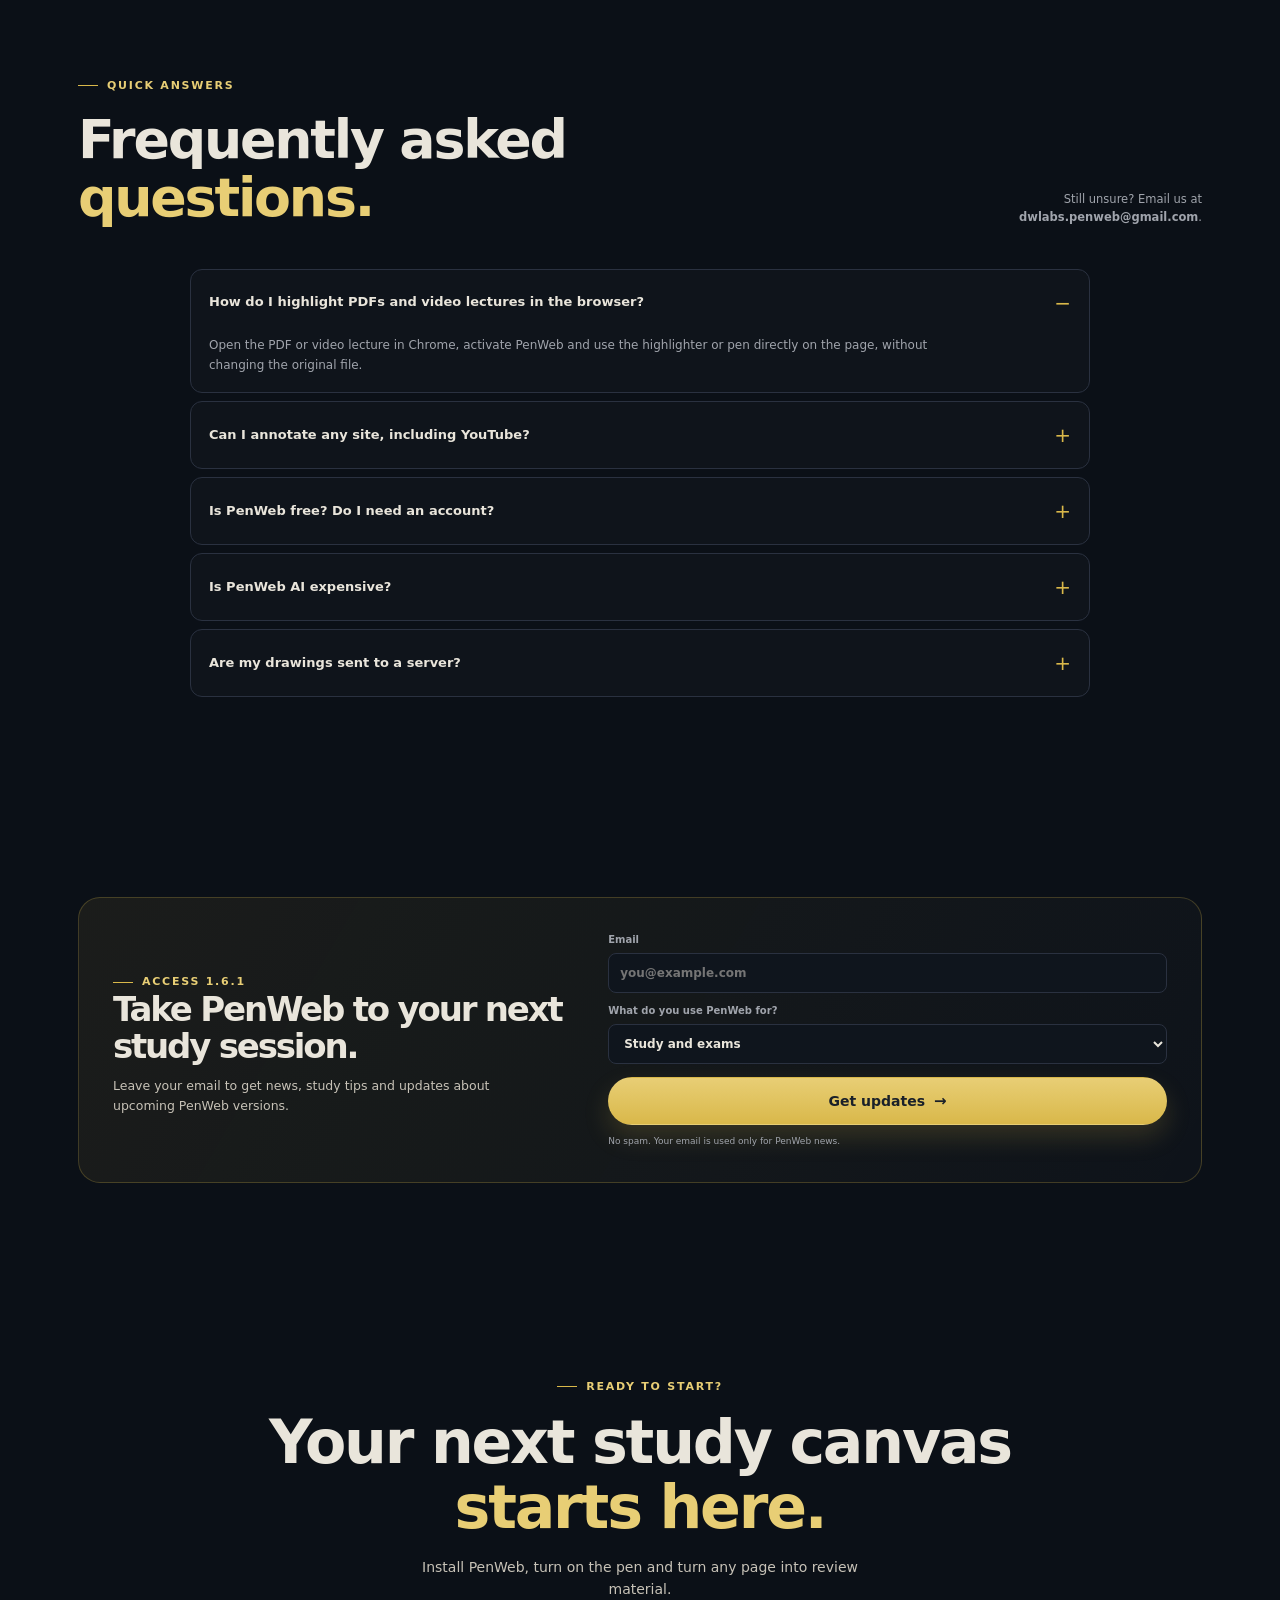
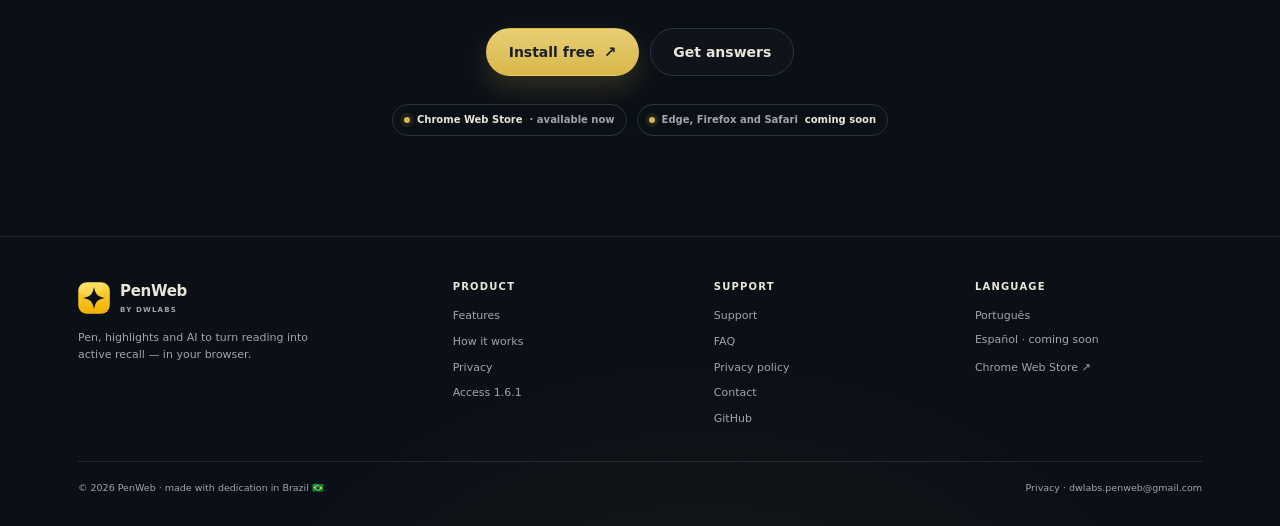
==== commit a0cd4e69: "Atualiza selo de versão do site para 1.6.1" ====
--- a/en/index.html
+++ b/en/index.html
@@ -45,7 +45,7 @@
   <section class="hero">
     <div class="container hero-grid">
       <div class="hero-copy">
-        <span class="eyebrow">v1.6 · pen, highlights &amp; AI in your browser</span>
+        <span class="eyebrow">v1.6.1 · pen, highlights &amp; AI in your browser</span>
         <h1>Your browsing, on a <em>creative canvas.</em></h1>
         <p class="hero-sub">Highlight, draw and ask on <b>any page, PDF or video</b>. The AI uses your material as context to explain, summarize, create flashcards and mind maps — with your key, right in the panel.</p>
         <div class="hero-actions">
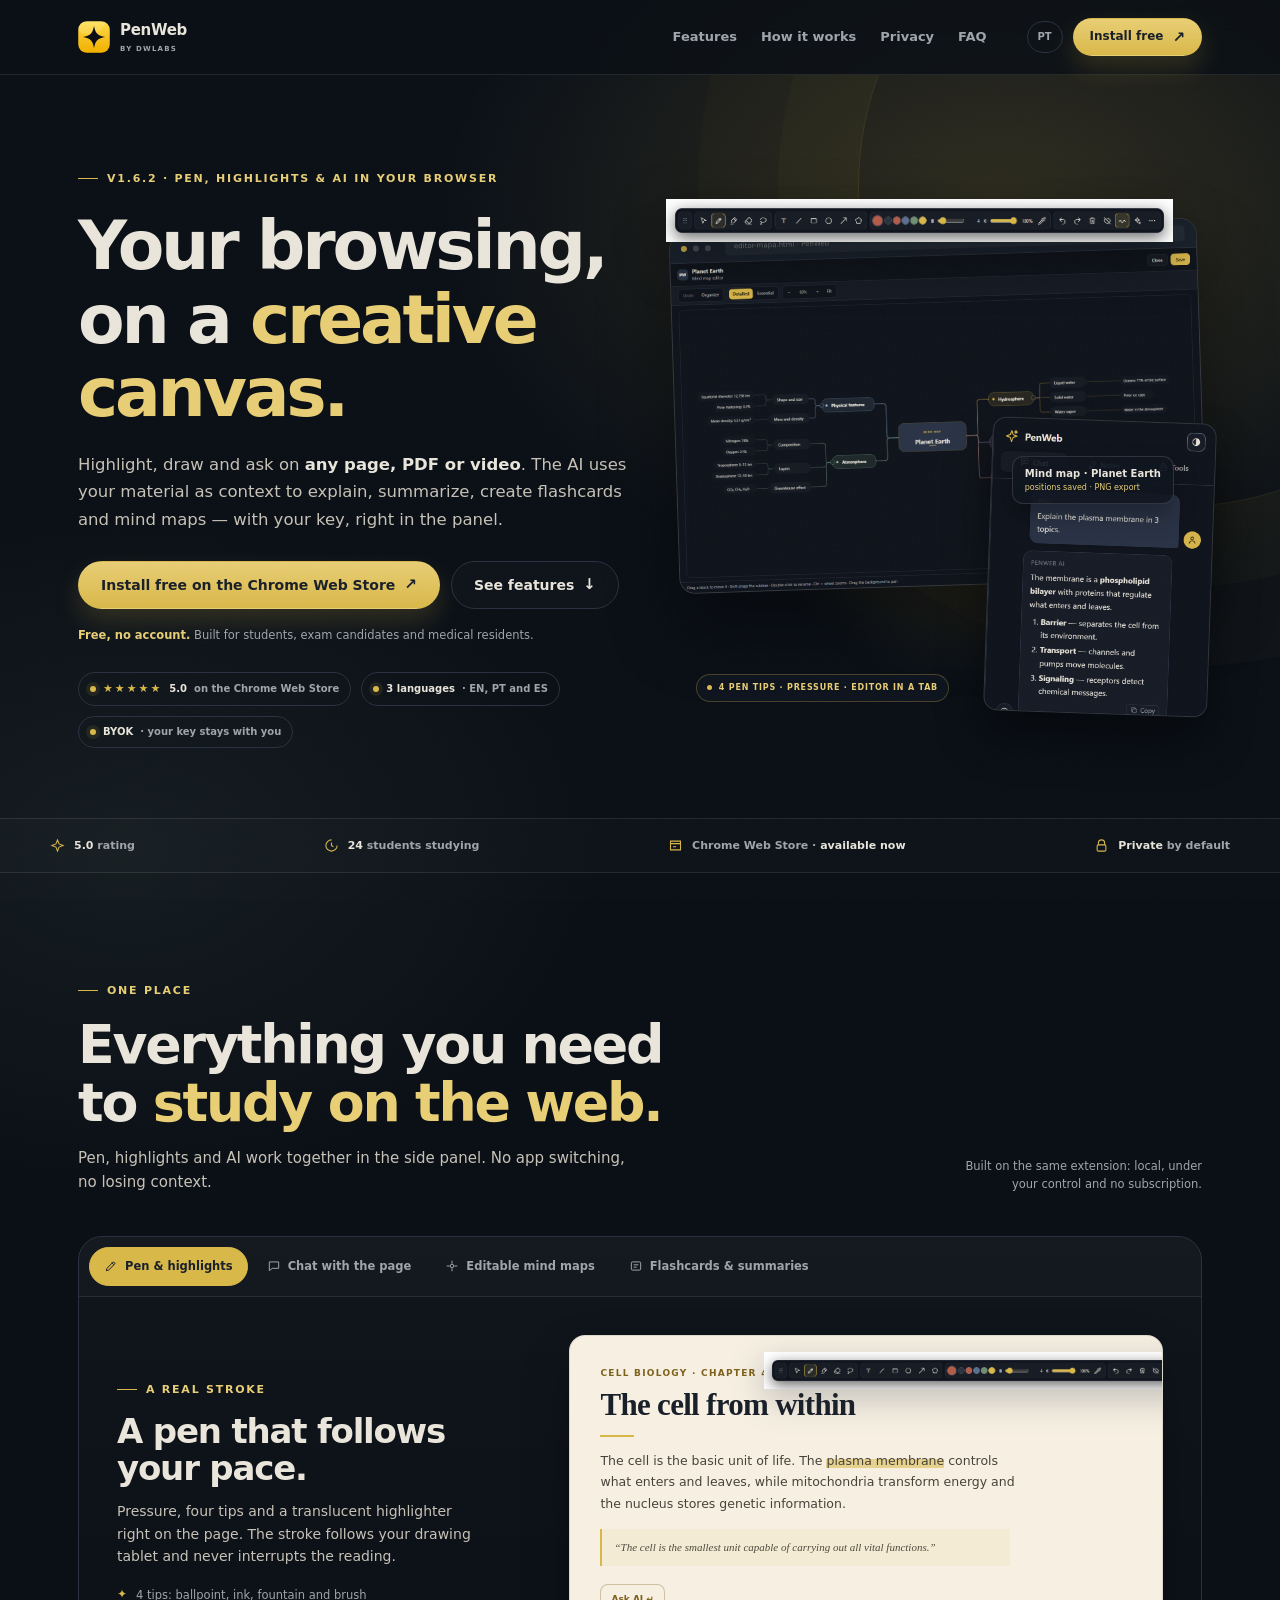
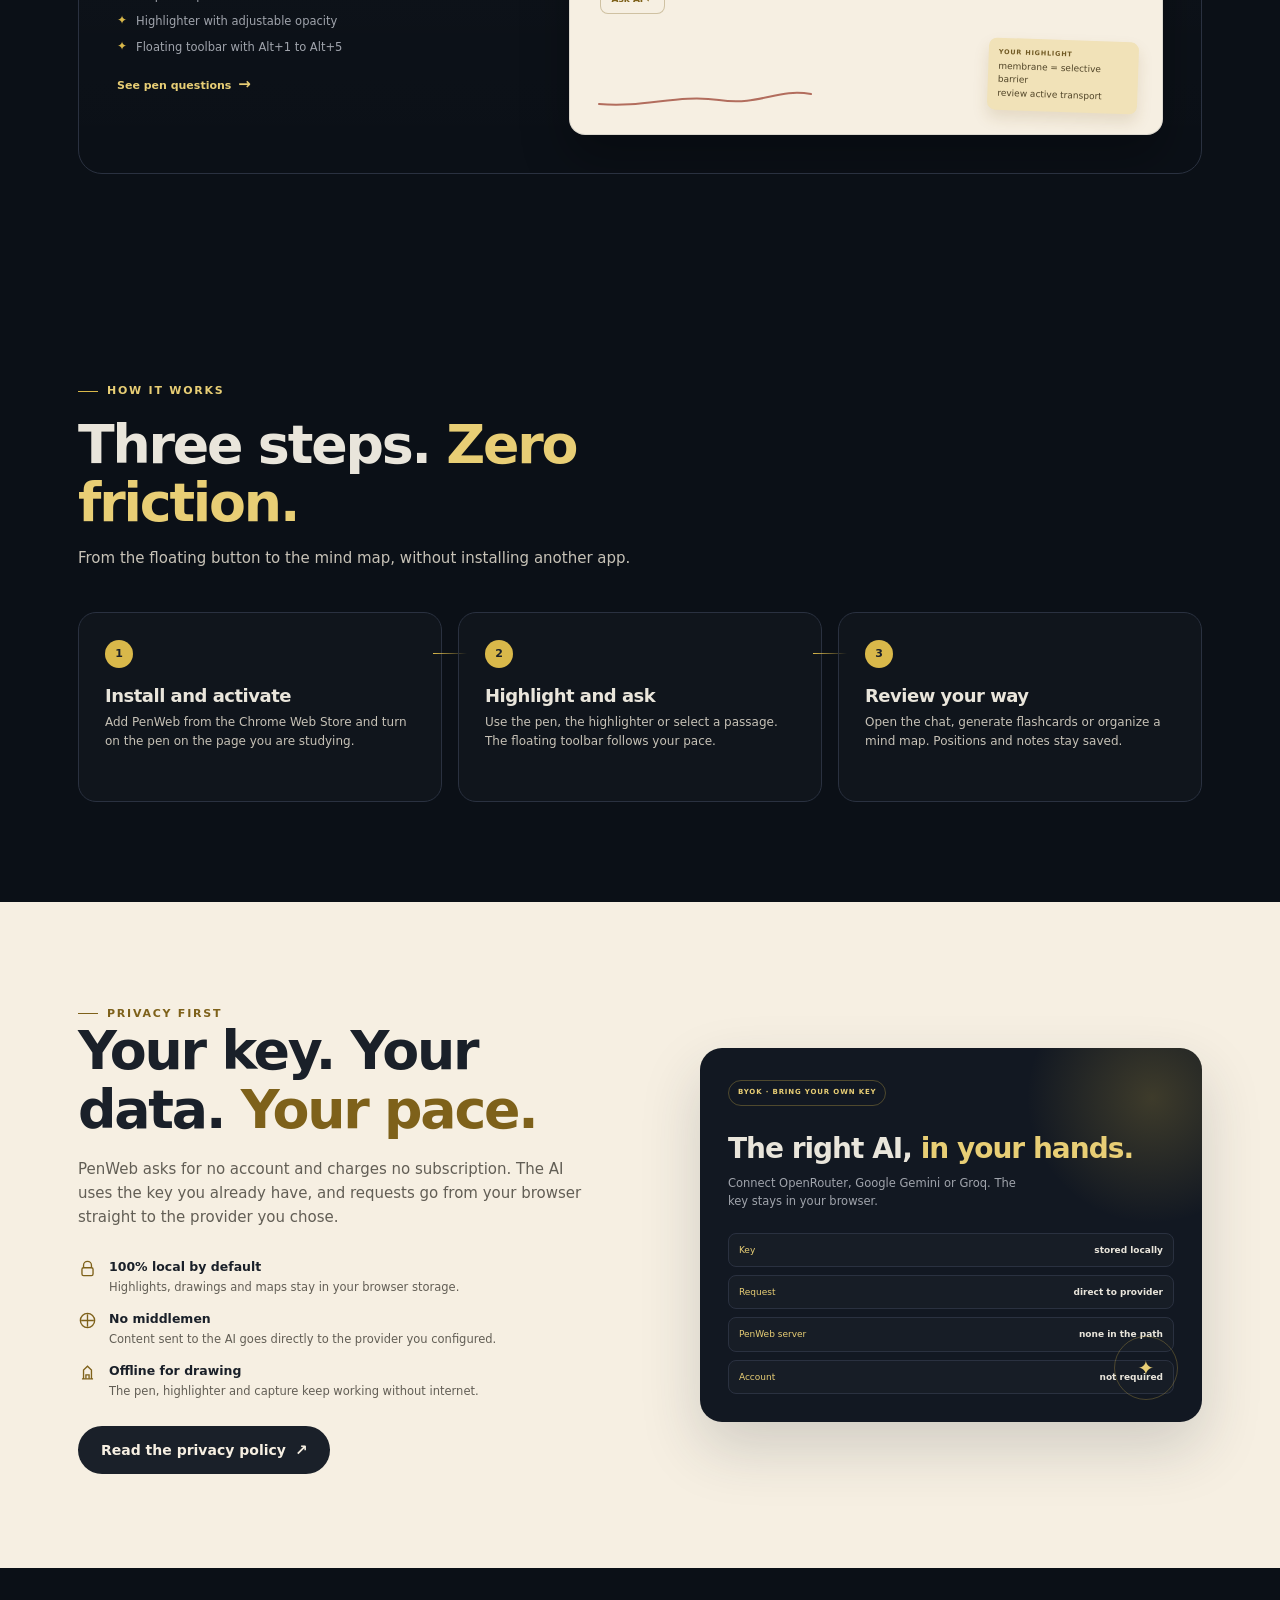
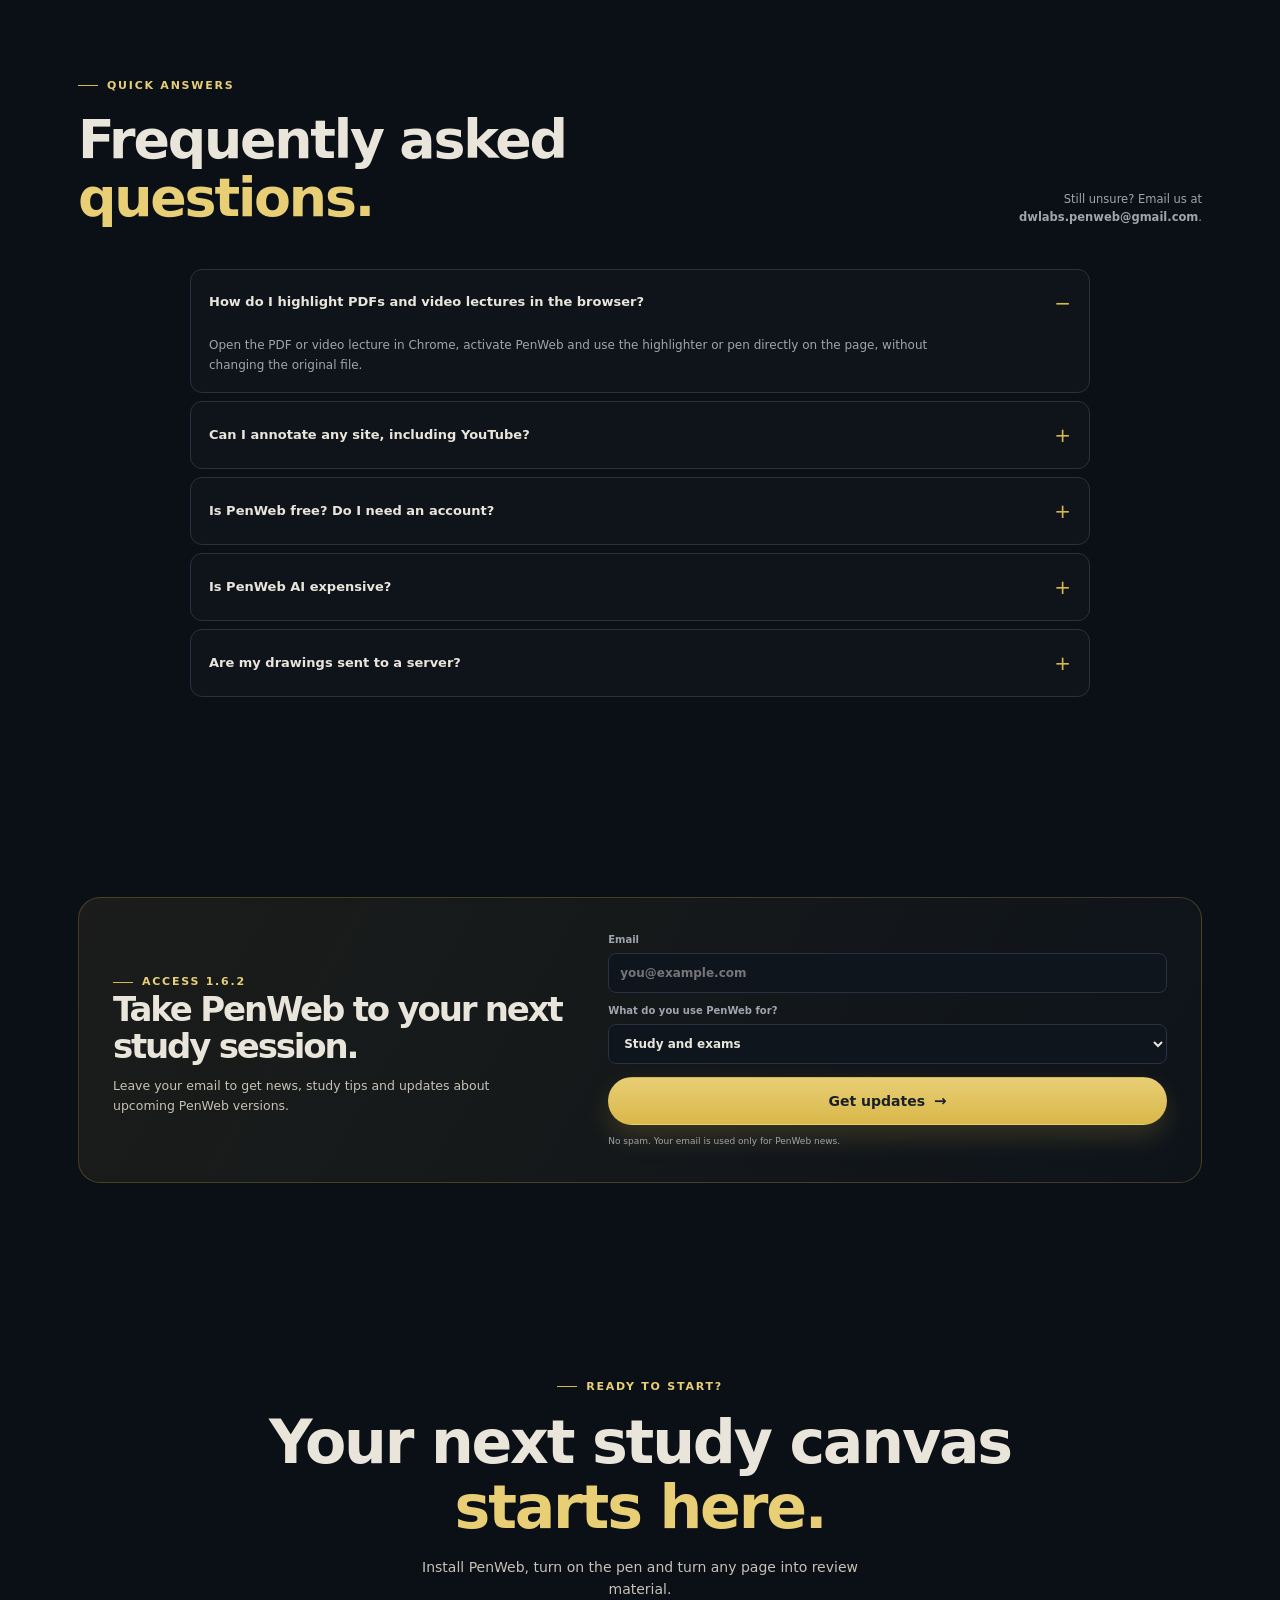
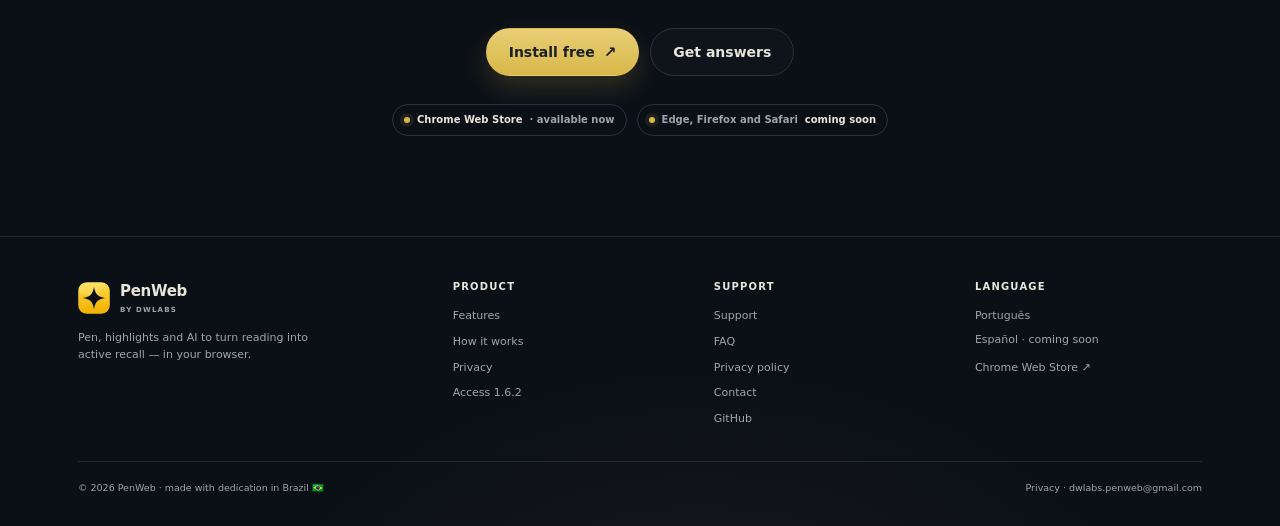
==== commit ef898735: "Atualiza site para 1.6.2 e documenta compatibilidade com Chrome 109" ====
--- a/en/index.html
+++ b/en/index.html
@@ -15,7 +15,12 @@
   <link rel="alternate" hreflang="pt-BR" href="https://thallyz.github.io/penweb/">
   <link rel="alternate" hreflang="en" href="https://thallyz.github.io/penweb/en/">
   <link rel="alternate" hreflang="x-default" href="https://thallyz.github.io/penweb/">
-  <link rel="icon" type="image/png" href="../img/icon-128.png?v=20261102-2">
+  <link rel="icon" type="image/png" sizes="48x48" href="../img/favicon-48.png?v=20261102-3">
+  <link rel="icon" type="image/png" sizes="96x96" href="../img/favicon-96.png?v=20261102-3">
+  <link rel="icon" type="image/png" sizes="144x144" href="../img/favicon-144.png?v=20261102-3">
+  <link rel="icon" type="image/png" sizes="192x192" href="../img/favicon-192.png?v=20261102-3">
+  <link rel="apple-touch-icon" sizes="180x180" href="../img/apple-touch-icon-180.png?v=20261102-3">
+  <link rel="icon" href="../favicon.ico" sizes="any">
   <link rel="stylesheet" href="../css/style.css?v=20261030-2">
   <script type="application/ld+json">{"@context":"https://schema.org","@type":"SoftwareApplication","name":"PenWeb","applicationCategory":"EducationalApplication","operatingSystem":"Chrome / Chromium","offers":{"@type":"Offer","price":"0","priceCurrency":"USD"},"description":"Chrome extension to highlight, draw and annotate on any web page, with AI for explanations, summaries and mind maps.","inLanguage":"en","url":"https://thallyz.github.io/penweb/en/","downloadUrl":"https://chromewebstore.google.com/detail/penweb/mmbhcihaimenkcagobpnkopbhdcgpopd"}</script>
   <script type="application/ld+json">{"@context":"https://schema.org","@type":"FAQPage","inLanguage":"en","mainEntity":[{"@type":"Question","name":"How do I highlight PDFs and video lectures in the browser?","acceptedAnswer":{"@type":"Answer","text":"Open the PDF or video lecture in Chrome, activate PenWeb and use the highlighter or pen directly on the page, without changing the original file."}},{"@type":"Question","name":"Can I annotate any site, including YouTube?","acceptedAnswer":{"@type":"Answer","text":"Yes. PenWeb draws a layer over the current page: it works on articles, online handouts, course platforms and YouTube video lectures."}},{"@type":"Question","name":"Is PenWeb free? Do I need an account?","acceptedAnswer":{"@type":"Answer","text":"Yes, it is free and asks for no account, email or login. Install it from the Chrome Web Store and start using it."}},{"@type":"Question","name":"Is PenWeb AI expensive?","acceptedAnswer":{"@type":"Answer","text":"No. PenWeb uses your own API key (OpenRouter, Gemini or Groq). You pay the provider directly for what you use, with no PenWeb subscription."}},{"@type":"Question","name":"Are my drawings sent to a server?","acceptedAnswer":{"@type":"Answer","text":"No. Drawings, highlights, maps, history and flashcards stay in your browser storage. When you use an AI action, the necessary content — text, highlights and images you attach — is sent directly to the configured provider, only after your action."}}]}</script>
@@ -45,7 +50,7 @@
   <section class="hero">
     <div class="container hero-grid">
       <div class="hero-copy">
-        <span class="eyebrow">v1.6.1 · pen, highlights &amp; AI in your browser</span>
+        <span class="eyebrow">v1.6.2 · pen, highlights &amp; AI in your browser</span>
         <h1>Your browsing, on a <em>creative canvas.</em></h1>
         <p class="hero-sub">Highlight, draw and ask on <b>any page, PDF or video</b>. The AI uses your material as context to explain, summarize, create flashcards and mind maps — with your key, right in the panel.</p>
         <div class="hero-actions">
@@ -250,12 +255,12 @@
     <div class="container">
       <div class="access-card">
         <div class="access-copy">
-          <span class="eyebrow">Access 1.6.1</span>
+          <span class="eyebrow">Access 1.6.2</span>
           <h2>Take PenWeb to your next study session.</h2>
           <p>Leave your email to get news, study tips and updates about upcoming PenWeb versions.</p>
         </div>
         <form class="access-form" action="https://formsubmit.co/dwlabs.penweb@gmail.com" method="POST">
-          <input type="hidden" name="_subject" value="PenWeb 1.6.1 — news and updates">
+          <input type="hidden" name="_subject" value="PenWeb 1.6.2 — news and updates">
           <input type="hidden" name="_template" value="table">
           <input type="hidden" name="_captcha" value="false">
           <input type="hidden" name="_next" value="https://thallyz.github.io/penweb/en/thanks.html">
@@ -300,7 +305,7 @@
         <a class="brand" href="./" aria-label="PenWeb — home"><img src="../img/icon-128.png" alt=""><div><b>PenWeb</b><span>by DWLabs</span></div></a>
         <p>Pen, highlights and AI to turn reading into active recall — in your browser.</p>
       </div>
-      <div class="footer-col"><h4>Product</h4><a href="#features">Features</a><a href="#how-it-works">How it works</a><a href="#privacy">Privacy</a><a href="#access">Access 1.6.1</a></div>
+      <div class="footer-col"><h4>Product</h4><a href="#features">Features</a><a href="#how-it-works">How it works</a><a href="#privacy">Privacy</a><a href="#access">Access 1.6.2</a></div>
       <div class="footer-col"><h4>Support</h4><a href="support.html">Support</a><a href="#faq">FAQ</a><a href="privacy.html">Privacy policy</a><a href="mailto:dwlabs.penweb@gmail.com">Contact</a><a href="https://github.com/Thallyz" target="_blank" rel="noopener">GitHub</a></div>
       <div class="footer-col"><h4>Language</h4><a href="../" lang="pt-BR" hreflang="pt-BR">Português</a><span class="footer-muted">Español · coming soon</span><a href="https://chromewebstore.google.com/detail/penweb/mmbhcihaimenkcagobpnkopbhdcgpopd" target="_blank" rel="noopener">Chrome Web Store ↗</a></div>
     </div>
